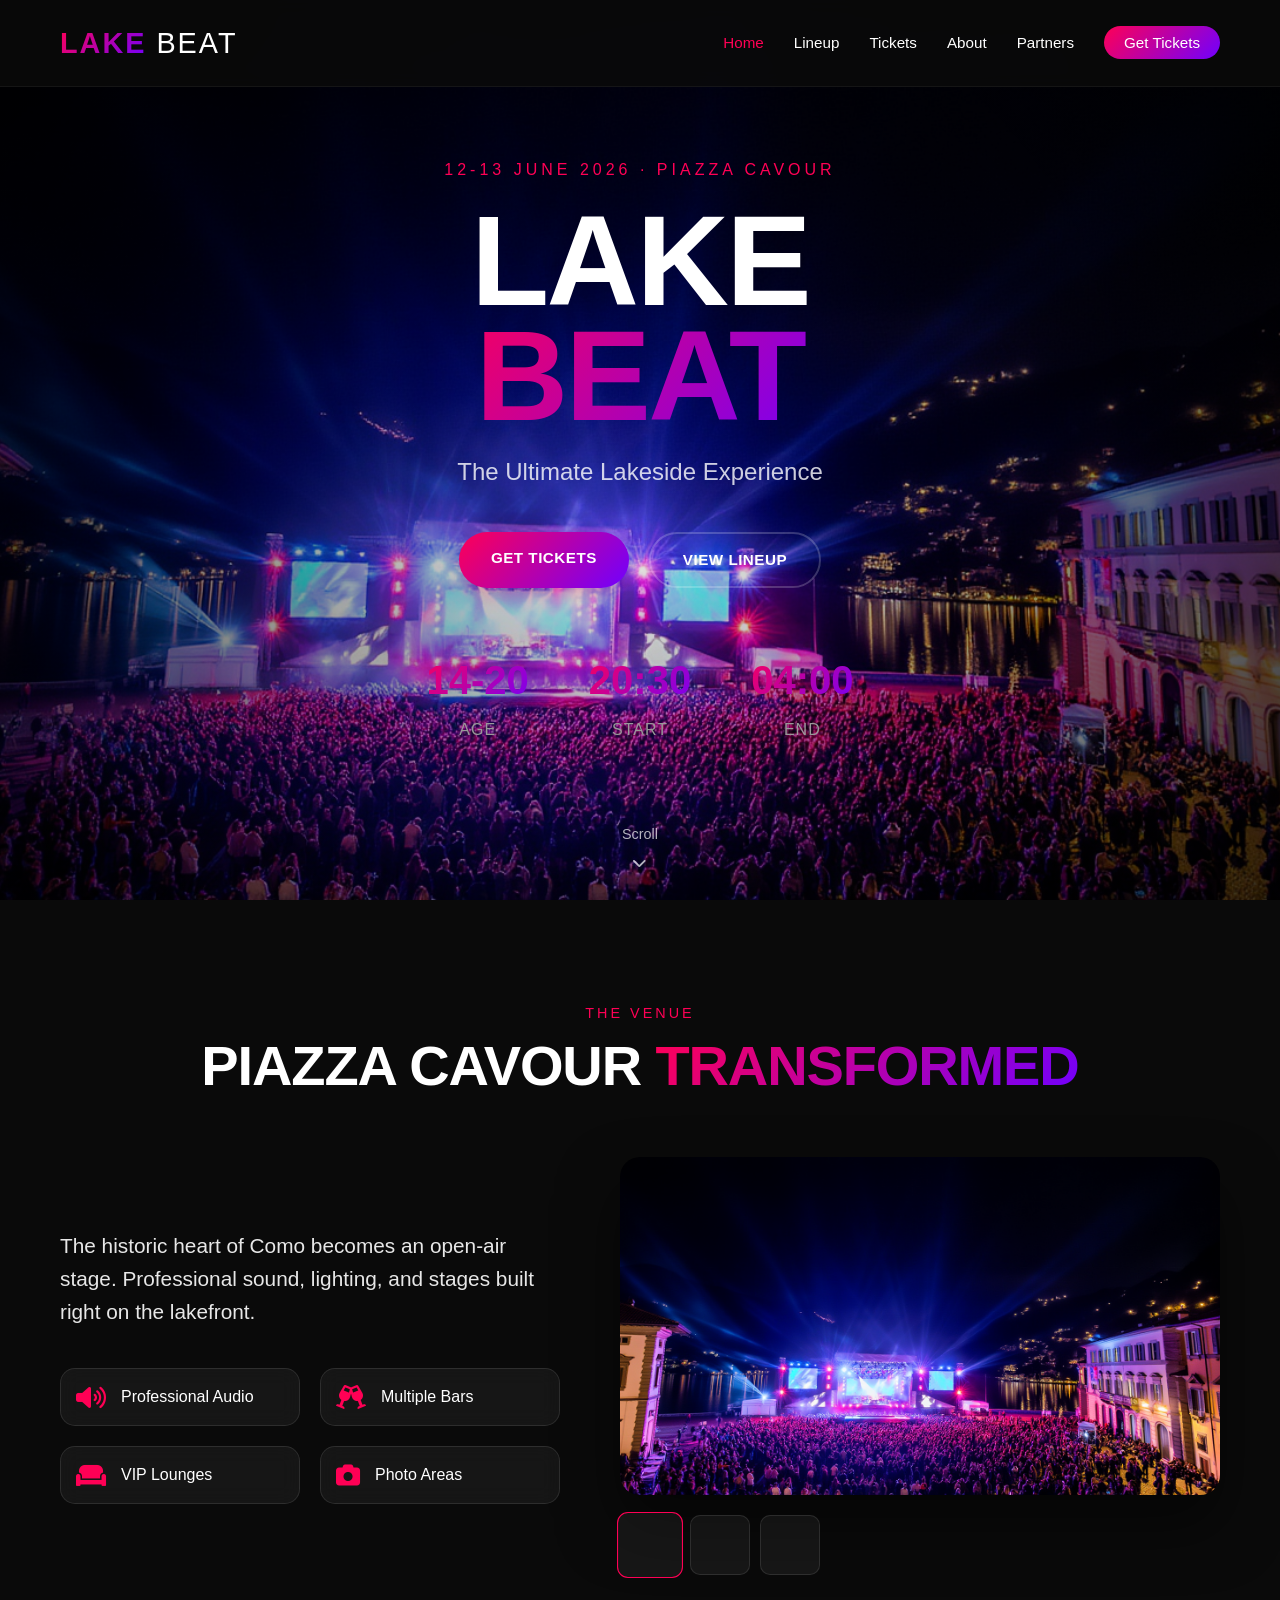
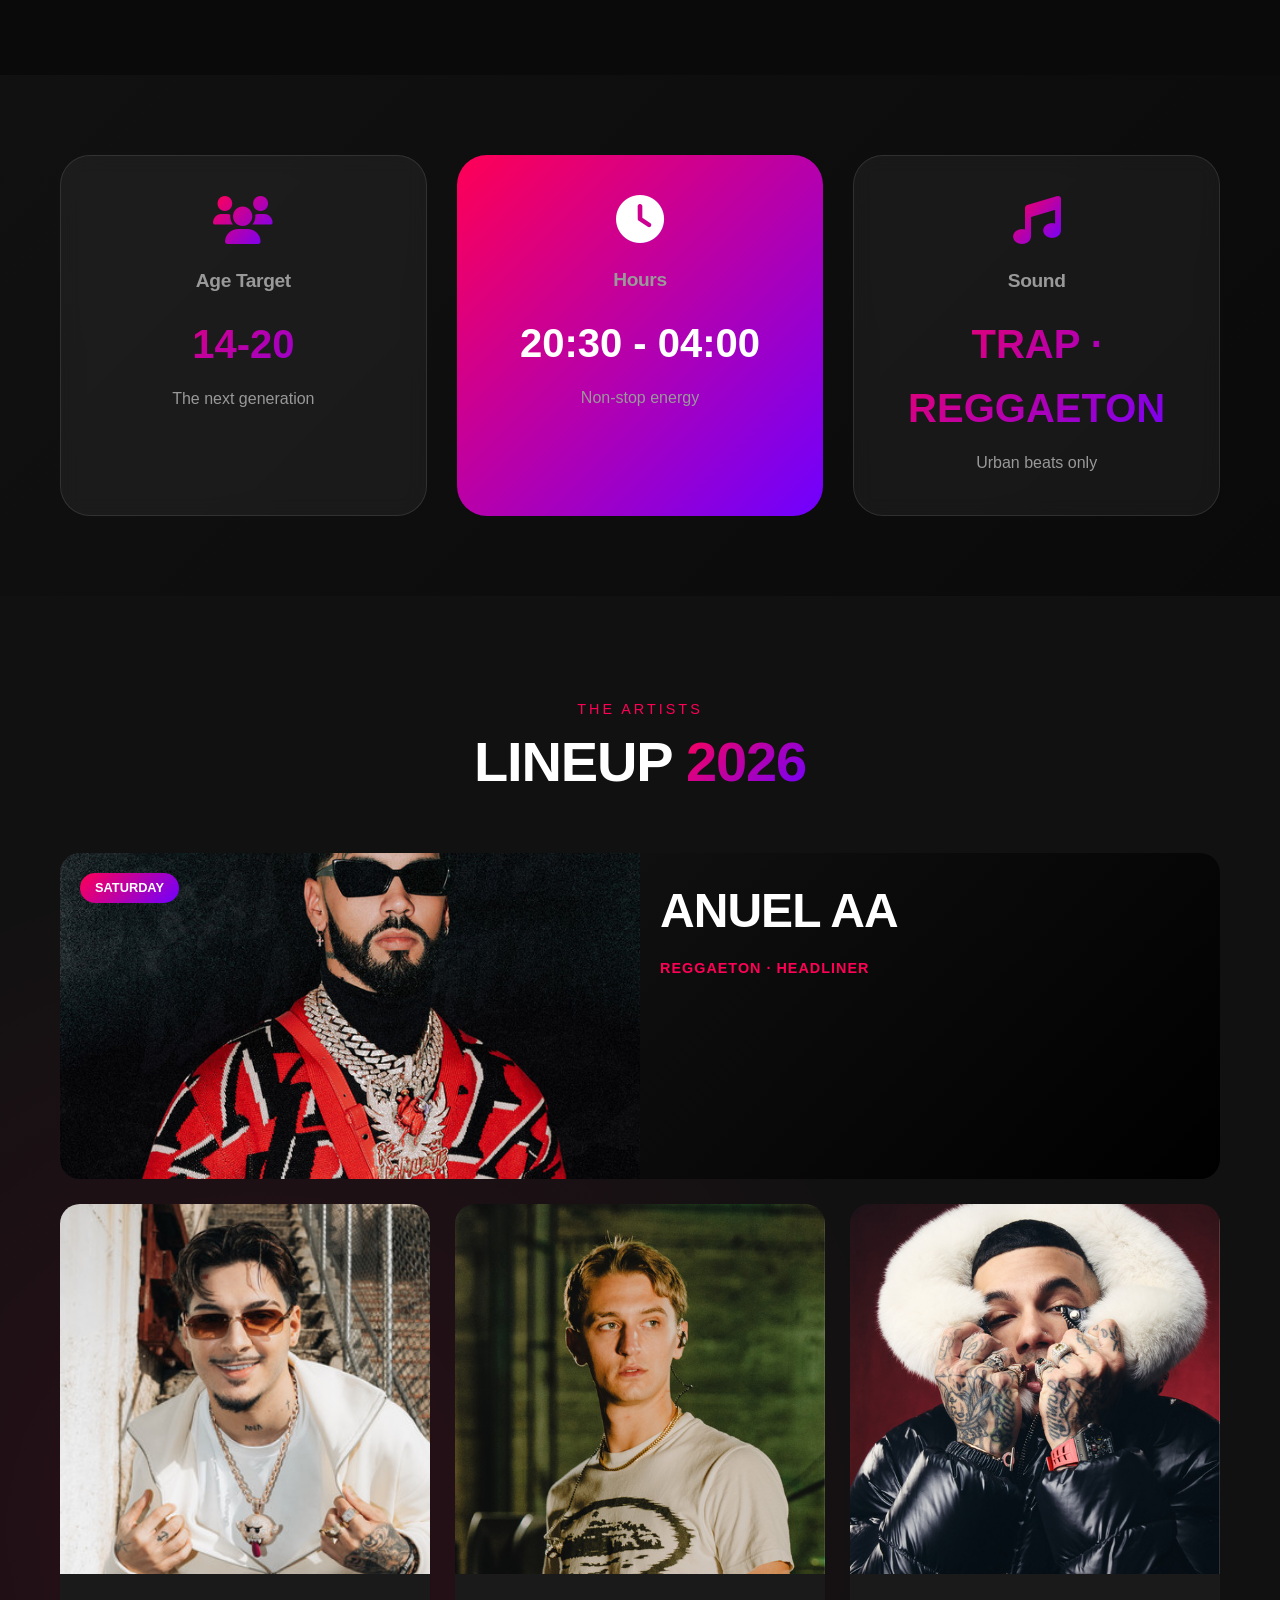
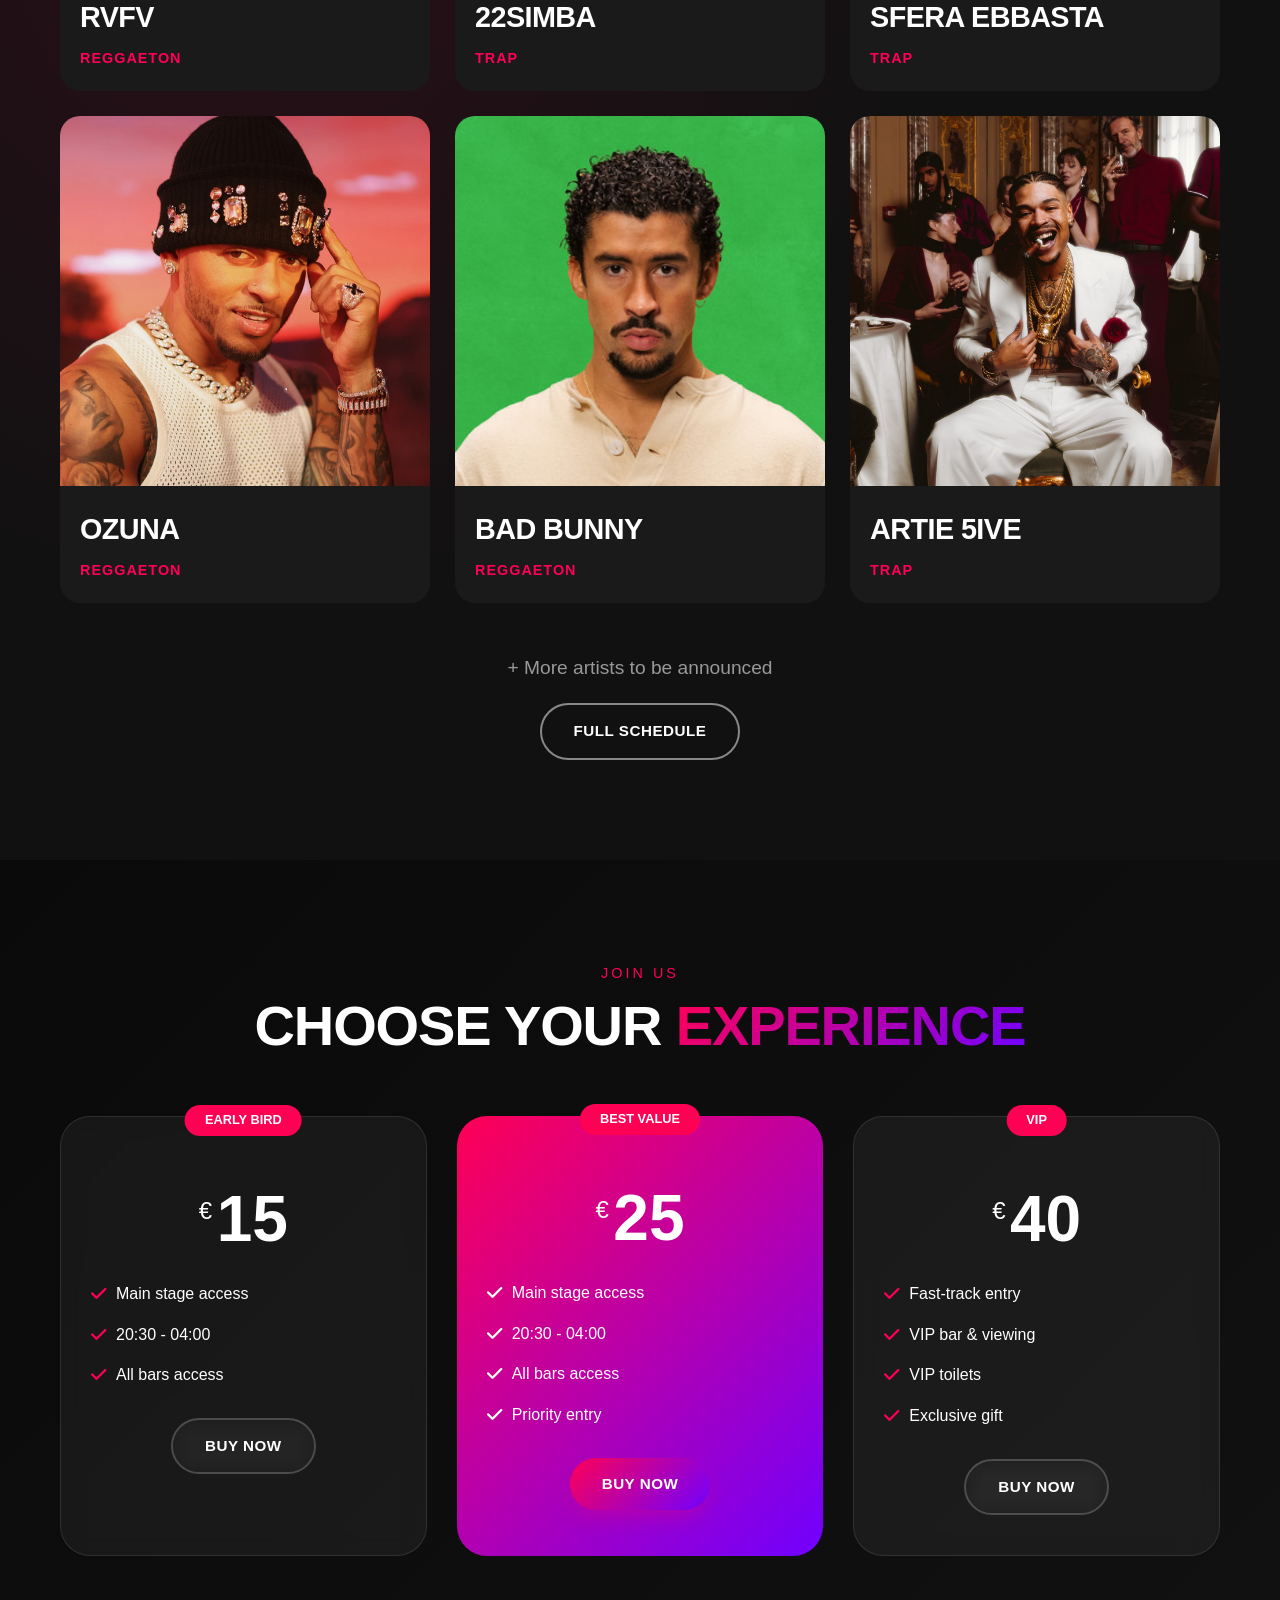
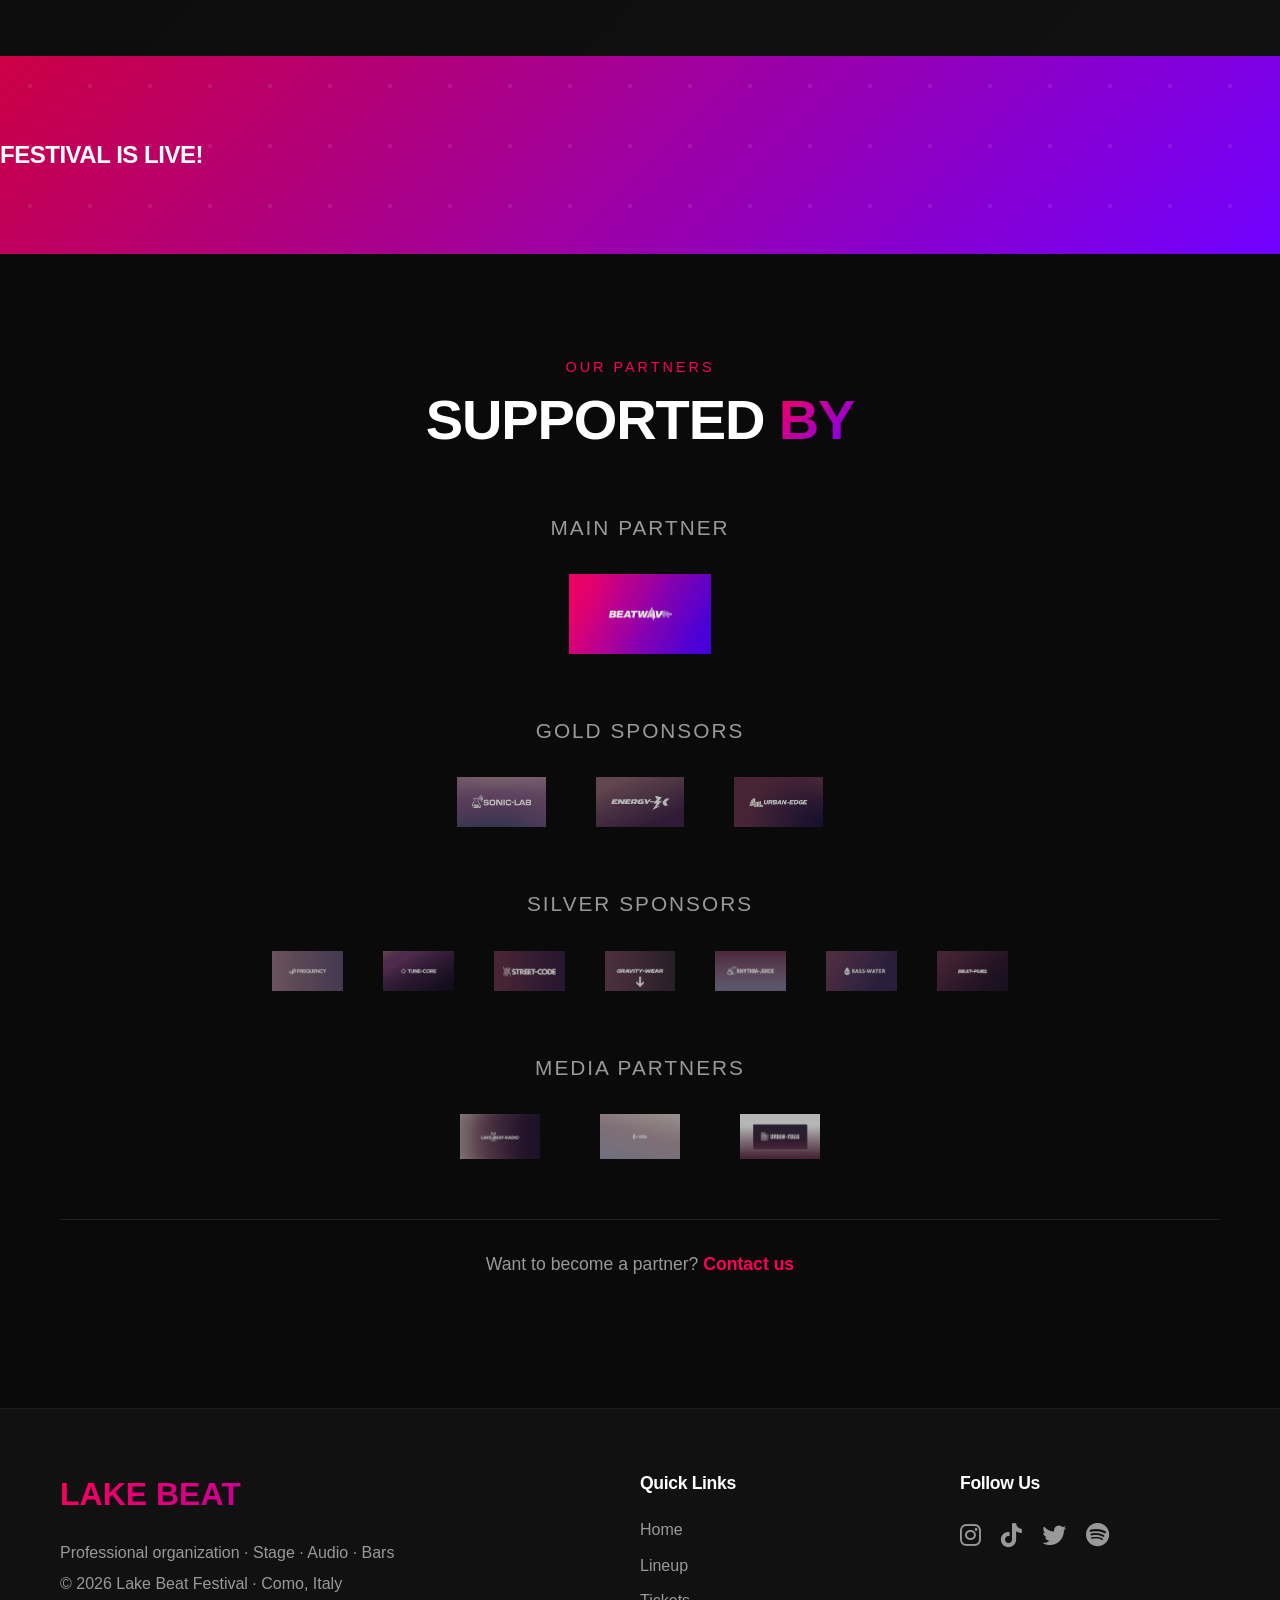
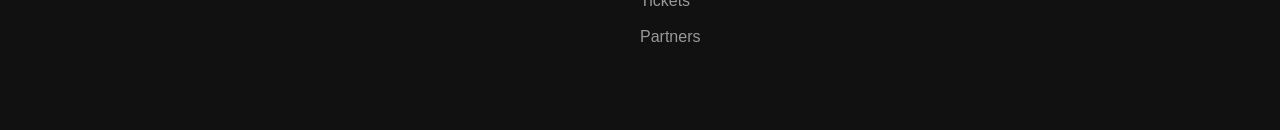
==== index.html @ 3d298aaa "1" ====
<!DOCTYPE html>
<html lang="en">

<head>
    <meta charset="UTF-8">
    <meta name="viewport" content="width=device-width, initial-scale=1.0">
    <title>Lake Beat · Como</title>
    <link rel="stylesheet" href="css/style.css">
    <!-- Font Awesome per icone -->
    <link rel="stylesheet" href="https://cdnjs.cloudflare.com/ajax/libs/font-awesome/6.0.0/css/all.min.css">
</head>

<body>

    <!-- NAVBAR MODERNA -->
    <nav class="navbar">
        <div class="nav-container">
            <div class="logo">
                <span class="logo-bold">LAKE</span> BEAT
            </div>
            <div class="menu-toggle" id="menuToggle">
                <i class="fas fa-bars"></i>
            </div>
            <ul class="nav-links" id="navLinks">
                <li><a href="#home" class="active">Home</a></li>
                <li><a href="#lineup">Lineup</a></li>
                <li><a href="#tickets">Tickets</a></li>
                <li><a href="about.html">About</a></li> <!-- NUOVO LINK -->
                <li><a href="#sponsors">Partners</a></li>
                <li><a href="#tickets" class="nav-cta">Get Tickets</a></li>
            </ul>
        </div>
    </nav>

    <!-- HERO SECTION MODERNA -->
    <section id="home" class="hero">
        <div class="hero-overlay"></div>
        <div class="hero-video-bg">
            <div class="hero-image-layer"></div>
        </div>
        <div class="hero-content">
            <span class="hero-tagline">12-13 JUNE 2026 · PIAZZA CAVOUR</span>
            <h1 class="hero-title">
                <span class="title-line">LAKE</span>
                <span class="title-line gradient-text">BEAT</span>
            </h1>
            <p class="hero-subtitle">The Ultimate Lakeside Experience</p>
            <div class="hero-cta">
                <a href="#tickets" class="btn btn-primary">GET TICKETS</a>
                <a href="#lineup" class="btn btn-outline">VIEW LINEUP</a>
            </div>
            <div class="hero-stats">
                <div class="stat-item">
                    <span class="stat-number">14-20</span>
                    <span class="stat-label">AGE</span>
                </div>
                <div class="stat-item">
                    <span class="stat-number">20:30</span>
                    <span class="stat-label">START</span>
                </div>
                <div class="stat-item">
                    <span class="stat-number">04:00</span>
                    <span class="stat-label">END</span>
                </div>
            </div>
        </div>
        <div class="hero-scroll">
            <span>Scroll</span>
            <i class="fas fa-chevron-down"></i>
        </div>
    </section>

    <!-- LOCATION SECTION CON FOTO -->
    <section class="location">
        <div class="container">
            <div class="section-header">
                <span class="section-subtitle">THE VENUE</span>
                <h2 class="section-title">PIAZZA CAVOUR <span class="gradient-text">TRANSFORMED</span></h2>
            </div>
            <div class="location-grid">
                <div class="location-content">
                    <p class="location-description">The historic heart of Como becomes an open-air stage. Professional
                        sound, lighting, and stages built right on the lakefront.</p>
                    <div class="location-features">
                        <div class="feature">
                            <i class="fas fa-volume-up"></i>
                            <span>Professional Audio</span>
                        </div>
                        <div class="feature">
                            <i class="fas fa-glass-cheers"></i>
                            <span>Multiple Bars</span>
                        </div>
                        <div class="feature">
                            <i class="fas fa-couch"></i>
                            <span>VIP Lounges</span>
                        </div>
                        <div class="feature">
                            <i class="fas fa-camera"></i>
                            <span>Photo Areas</span>
                        </div>
                    </div>
                </div>
                <div class="location-gallery">
                    <div class="gallery-main">
                        <!-- FOTO PIAZZA CAVOUR CON PALCO -->
                        <img src="images/hero/hero-piazza.jpg" alt="Piazza Cavour with stage" class="gallery-img">
                    </div>
                    <div class="gallery-thumbs">
                        <div class="thumb active"></div>
                        <div class="thumb"></div>
                        <div class="thumb"></div>
                    </div>
                </div>
            </div>
        </div>
    </section>

    <!-- VIBE SECTION -->
    <section class="vibe">
        <div class="container">
            <div class="vibe-cards">
                <div class="vibe-card">
                    <div class="card-icon">
                        <i class="fas fa-users"></i>
                    </div>
                    <h3>Age Target</h3>
                    <p class="vibe-number">14-20</p>
                    <p class="vibe-label">The next generation</p>
                </div>
                <div class="vibe-card featured">
                    <div class="card-icon">
                        <i class="fas fa-clock"></i>
                    </div>
                    <h3>Hours</h3>
                    <p class="vibe-number">20:30 - 04:00</p>
                    <p class="vibe-label">Non-stop energy</p>
                </div>
                <div class="vibe-card">
                    <div class="card-icon">
                        <i class="fas fa-music"></i>
                    </div>
                    <h3>Sound</h3>
                    <p class="vibe-number">TRAP · REGGAETON</p>
                    <p class="vibe-label">Urban beats only</p>
                </div>
            </div>
        </div>
    </section>

    <!-- LINEUP SECTION -->
    <section id="lineup" class="lineup">
        <div class="container">
            <div class="section-header">
                <span class="section-subtitle">THE ARTISTS</span>
                <h2 class="section-title">LINEUP <span class="gradient-text">2026</span></h2>
            </div>
            <div class="lineup-grid">
                <div class="artist-card headliner">
                    <div class="artist-image">
                        <!-- FOTO ANUEL AA -->
                        <img src="images/artists/anuel-aa.jpg" alt="Anuel AA">
                        <div class="artist-overlay">
                            <span class="artist-day">SATURDAY</span>
                        </div>
                    </div>
                    <div class="artist-info">
                        <h3>ANUEL AA</h3>
                        <span class="artist-genre">REGGAETON · HEADLINER</span>
                    </div>
                </div>
                <div class="artist-card">
                    <div class="artist-image">
                        <!-- FOTO RVFV -->
                        <img src="images/artists/rvfv.jpg" alt="Rvfv">
                    </div>
                    <div class="artist-info">
                        <h3>RVFV</h3>
                        <span class="artist-genre">REGGAETON</span>
                    </div>
                </div>
                <div class="artist-card">
                    <div class="artist-image">
                        <!-- FOTO 22simba -->
                        <img src="images/artists/22simba.jpg" alt="22simba">
                    </div>
                    <div class="artist-info">
                        <h3>22SIMBA</h3>
                        <span class="artist-genre">TRAP</span>
                    </div>
                </div>
                <div class="artist-card">
                    <div class="artist-image">
                        <!-- FOTO Sfera Ebbasta -->
                        <img src="images/artists/sfera-ebbasta.jpg" alt="Sfera Ebbasta">
                    </div>
                    <div class="artist-info">
                        <h3>SFERA EBBASTA</h3>
                        <span class="artist-genre">TRAP</span>
                    </div>
                </div>
                <div class="artist-card">
                    <div class="artist-image">
                        <!-- FOTO OZUNA -->
                        <img src="images/artists/ozuna.jpg" alt="Ozuna">
                    </div>
                    <div class="artist-info">
                        <h3>OZUNA</h3>
                        <span class="artist-genre">REGGAETON</span>
                    </div>
                </div>
                <div class="artist-card">
                    <div class="artist-image">
                        <!-- FOTO Bad Bunny -->
                        <img src="images/artists/bad-bunny.jpg" alt="Bad Bunny">
                    </div>
                    <div class="artist-info">
                        <h3>BAD BUNNY</h3>
                        <span class="artist-genre">REGGAETON</span>
                    </div>
                </div>
                <div class="artist-card">
                    <div class="artist-image">
                        <!-- FOTO Artie 5ive -->
                        <img src="images/artists/artie-5ive.jpg" alt="Artie 5ive">
                    </div>
                    <div class="artist-info">
                        <h3>ARTIE 5IVE</h3>
                        <span class="artist-genre">TRAP</span>
                    </div>
                </div>
            </div>
            <div class="lineup-cta">
                <p>+ More artists to be announced</p>
                <a href="#" class="btn btn-outline-light">FULL SCHEDULE</a>
            </div>
        </div>
    </section>

    <!-- TICKETS SECTION -->
    <section id="tickets" class="tickets">
        <div class="container">
            <div class="section-header light">
                <span class="section-subtitle">JOIN US</span>
                <h2 class="section-title">CHOOSE YOUR <span class="gradient-text">EXPERIENCE</span></h2>
            </div>
            <div class="ticket-grid">
                <div class="ticket-card">
                    <div class="ticket-badge">EARLY BIRD</div>
                    <div class="ticket-price">
                        <span class="currency">€</span>
                        <span class="amount">15</span>
                    </div>
                    <ul class="ticket-features">
                        <li><i class="fas fa-check"></i> Main stage access</li>
                        <li><i class="fas fa-check"></i> 20:30 - 04:00</li>
                        <li><i class="fas fa-check"></i> All bars access</li>
                    </ul>
                    <a href="#" class="btn btn-outline">BUY NOW</a>
                </div>
                <div class="ticket-card featured">
                    <div class="ticket-badge">BEST VALUE</div>
                    <div class="ticket-price">
                        <span class="currency">€</span>
                        <span class="amount">25</span>
                    </div>
                    <ul class="ticket-features">
                        <li><i class="fas fa-check"></i> Main stage access</li>
                        <li><i class="fas fa-check"></i> 20:30 - 04:00</li>
                        <li><i class="fas fa-check"></i> All bars access</li>
                        <li><i class="fas fa-check"></i> Priority entry</li>
                    </ul>
                    <a href="#" class="btn btn-primary">BUY NOW</a>
                </div>
                <div class="ticket-card">
                    <div class="ticket-badge">VIP</div>
                    <div class="ticket-price">
                        <span class="currency">€</span>
                        <span class="amount">40</span>
                    </div>
                    <ul class="ticket-features">
                        <li><i class="fas fa-check"></i> Fast-track entry</li>
                        <li><i class="fas fa-check"></i> VIP bar & viewing</li>
                        <li><i class="fas fa-check"></i> VIP toilets</li>
                        <li><i class="fas fa-check"></i> Exclusive gift</li>
                    </ul>
                    <a href="#" class="btn btn-outline">BUY NOW</a>
                </div>
            </div>
        </div>
    </section>

    <!-- COUNTDOWN SECTION -->
    <section class="countdown">
        <div class="container">
            <div class="countdown-content">
                <span class="countdown-label">THE WAIT IS ALMOST OVER</span>
                <h2 class="countdown-title">FESTIVAL STARTS IN</h2>
                <div class="timer" id="timer">
                    <div class="timer-box">
                        <span id="days">00</span>
                        <span>Days</span>
                    </div>
                    <div class="timer-box">
                        <span id="hours">00</span>
                        <span>Hours</span>
                    </div>
                    <div class="timer-box">
                        <span id="minutes">00</span>
                        <span>Minutes</span>
                    </div>
                    <div class="timer-box">
                        <span id="seconds">00</span>
                        <span>Seconds</span>
                    </div>
                </div>
                <a href="#tickets" class="btn btn-primary btn-large">SECURE YOUR SPOT</a>
            </div>
        </div>
    </section>

    <!-- SPONSOR SECTION - VERSIONE PULITA E LEGGIBILE -->
    <section id="sponsors" class="sponsors-clean">
        <div class="container">
            <div class="section-header">
                <span class="section-subtitle">OUR PARTNERS</span>
                <h2 class="section-title">SUPPORTED <span class="gradient-text">BY</span></h2>
            </div>

            <!-- MAIN SPONSOR (in alto) -->
            <div class="main-sponsor-clean">
                <h3>MAIN PARTNER</h3>
                <div class="main-logo">
                    <img src="images/sponsors/music-tech/beatwave.png" alt="Beatwave">
                </div>
            </div>

            <!-- GOLD SPONSORS (griglia semplice) -->
            <div class="sponsor-row">
                <h3>GOLD SPONSORS</h3>
                <div class="sponsor-grid-clean">
                    <img src="images/sponsors/music-tech/sonic-lab.png" alt="Sonic Lab">
                    <img src="images/sponsors/drinks/energy-x.png" alt="Energy X">
                    <img src="images/sponsors/lifestyle/urban-edge.png" alt="Urban Edge">
                </div>
            </div>

            <!-- SILVER SPONSORS (griglia più fitta) -->
            <div class="sponsor-row">
                <h3>SILVER SPONSORS</h3>
                <div class="sponsor-grid-clean small">
                    <img src="images/sponsors/music-tech/frequency.png" alt="Frequency">
                    <img src="images/sponsors/music-tech/tune-core.png" alt="Tune Core">
                    <img src="images/sponsors/lifestyle/street-code.png" alt="Street Code">
                    <img src="images/sponsors/lifestyle/gravity-wear.png" alt="Gravity Wear">
                    <img src="images/sponsors/drinks/rhythm-juice.png" alt="Rhythm Juice">
                    <img src="images/sponsors/drinks/bass-water.png" alt="Bass Water">
                    <img src="images/sponsors/drinks/beat-fuel.png" alt="Beat Fuel">
                </div>
            </div>

            <!-- MEDIA PARTNERS -->
            <div class="sponsor-row">
                <h3>MEDIA PARTNERS</h3>
                <div class="sponsor-grid-clean media">
                    <img src="images/sponsors/media/lake-beat-radio.png" alt="Lake Beat Radio">
                    <img src="images/sponsors/media/como-sound.png" alt="Como Sound">
                    <img src="images/sponsors/media/urban-italia.png" alt="Urban Italia">
                </div>
            </div>

            <!-- PARTNER CTA semplice -->
            <div class="partner-cta-clean">
                <p>Want to become a partner? <a href="#">Contact us</a></p>
            </div>
        </div>
    </section>

    <!-- FOOTER -->
    <footer class="footer">
        <div class="container">
            <div class="footer-grid">
                <div class="footer-info">
                    <div class="footer-logo">LAKE BEAT</div>
                    <p>Professional organization · Stage · Audio · Bars</p>
                    <p>© 2026 Lake Beat Festival · Como, Italy</p>
                </div>
                <div class="footer-links">
                    <h4>Quick Links</h4>
                    <ul>
                        <li><a href="#home">Home</a></li>
                        <li><a href="#lineup">Lineup</a></li>
                        <li><a href="#tickets">Tickets</a></li>
                        <li><a href="#sponsors">Partners</a></li>
                    </ul>
                </div>
                <div class="footer-social">
                    <h4>Follow Us</h4>
                    <div class="social-icons">
                        <a href="#"><i class="fab fa-instagram"></i></a>
                        <a href="#"><i class="fab fa-tiktok"></i></a>
                        <a href="#"><i class="fab fa-twitter"></i></a>
                        <a href="#"><i class="fab fa-spotify"></i></a>
                    </div>
                </div>
            </div>
        </div>
    </footer>

    <script src="js/script.js"></script>
</body>

</html>
---- css/style.css ----
/* VARIABILI E RESET */
:root {
    --primary: #ff0055;
    --primary-dark: #cc0044;
    --secondary: #7000ff;
    --bg-dark: #0a0a0a;
    --bg-card: #111111;
    --bg-card-light: #1a1a1a;
    --text-light: #ffffff;
    --text-gray: #999999;
    --gradient: linear-gradient(135deg, var(--primary), var(--secondary));
    --gradient-hover: linear-gradient(135deg, var(--secondary), var(--primary));
    --glass-bg: rgba(255, 255, 255, 0.05);
    --glass-border: rgba(255, 255, 255, 0.1);
}

* {
    margin: 0;
    padding: 0;
    box-sizing: border-box;
}

html {
    scroll-behavior: smooth;
}

body {
    font-family: 'Inter', -apple-system, BlinkMacSystemFont, 'Segoe UI', Roboto, sans-serif;
    background: var(--bg-dark);
    color: var(--text-light);
    line-height: 1.6;
    overflow-x: hidden;
}

.container {
    max-width: 1200px;
    margin: 0 auto;
    padding: 0 20px;
}

/* TIPOGRAFIA MODERNA */
h1, h2, h3, h4 {
    font-weight: 800;
    letter-spacing: -0.02em;
}

.section-header {
    text-align: center;
    margin-bottom: 60px;
}

.section-subtitle {
    display: inline-block;
    font-size: 0.9rem;
    text-transform: uppercase;
    letter-spacing: 3px;
    color: var(--primary);
    margin-bottom: 10px;
}

.section-title {
    font-size: 3.5rem;
    line-height: 1.1;
    margin-bottom: 20px;
}

.section-title.light {
    color: var(--text-light);
}

.gradient-text {
    background: var(--gradient);
    -webkit-background-clip: text;
    -webkit-text-fill-color: transparent;
    background-clip: text;
}

/* BUTTONS MODERNI */
.btn {
    display: inline-block;
    padding: 14px 32px;
    border-radius: 50px;
    text-decoration: none;
    font-weight: 600;
    font-size: 0.95rem;
    letter-spacing: 0.5px;
    transition: all 0.3s ease;
    cursor: pointer;
    border: none;
}

.btn-primary {
    background: var(--gradient);
    color: white;
    box-shadow: 0 10px 20px -5px rgba(255, 0, 85, 0.3);
}

.btn-primary:hover {
    transform: translateY(-2px);
    box-shadow: 0 15px 30px -5px rgba(255, 0, 85, 0.5);
}

.btn-outline {
    background: transparent;
    color: white;
    border: 2px solid rgba(255, 255, 255, 0.2);
    backdrop-filter: blur(10px);
}

.btn-outline:hover {
    border-color: var(--primary);
    background: rgba(255, 0, 85, 0.1);
    transform: translateY(-2px);
}

.btn-outline-light {
    background: transparent;
    color: white;
    border: 2px solid rgba(255, 255, 255, 0.5);
}

.btn-outline-light:hover {
    background: white;
    color: black;
}

.btn-large {
    padding: 16px 48px;
    font-size: 1.1rem;
}

/* NAVBAR MODERNA */
.navbar {
    position: fixed;
    top: 0;
    width: 100%;
    z-index: 1000;
    padding: 20px 0;
    transition: all 0.3s ease;
    background: rgba(10, 10, 10, 0.8);
    backdrop-filter: blur(10px);
    border-bottom: 1px solid rgba(255, 255, 255, 0.05);
}

.navbar.scrolled {
    padding: 15px 0;
    background: rgba(10, 10, 10, 0.95);
}

.nav-container {
    max-width: 1200px;
    margin: 0 auto;
    padding: 0 20px;
    display: flex;
    justify-content: space-between;
    align-items: center;
}

.logo {
    font-size: 1.8rem;
    font-weight: 300;
    letter-spacing: 2px;
}

.logo-bold {
    font-weight: 800;
    background: var(--gradient);
    -webkit-background-clip: text;
    -webkit-text-fill-color: transparent;
}

.nav-links {
    display: flex;
    gap: 30px;
    list-style: none;
    align-items: center;
}

.nav-links a {
    color: white;
    text-decoration: none;
    font-weight: 500;
    font-size: 0.95rem;
    transition: all 0.3s;
    position: relative;
}

.nav-links a:not(.nav-cta):after {
    content: '';
    position: absolute;
    bottom: -5px;
    left: 0;
    width: 0;
    height: 2px;
    background: var(--gradient);
    transition: width 0.3s;
}

.nav-links a:not(.nav-cta):hover:after {
    width: 100%;
}

.nav-links a.active {
    color: var(--primary);
}

.nav-cta {
    background: var(--gradient);
    padding: 8px 20px;
    border-radius: 30px;
    font-weight: 600;
}

.nav-cta:hover {
    transform: translateY(-2px);
    box-shadow: 0 10px 20px -5px rgba(255, 0, 85, 0.3);
}

.menu-toggle {
    display: none;
    font-size: 1.5rem;
    cursor: pointer;
    color: white;
}

/* HERO SECTION MODERNO */
.hero {
    position: relative;
    height: 100vh;
    min-height: 800px;
    display: flex;
    align-items: center;
    justify-content: center;
    overflow: hidden;
}

.hero-overlay {
    position: absolute;
    top: 0;
    left: 0;
    width: 100%;
    height: 100%;
    background: radial-gradient(circle at center, transparent 0%, rgba(0,0,0,0.8) 100%);
    z-index: 1;
}

.hero-video-bg {
    position: absolute;
    top: 0;
    left: 0;
    width: 100%;
    height: 100%;
    z-index: 0;
}

.hero-image-layer {
    width: 100%;
    height: 100%;
    background: url('../images/hero/hero-piazza.jpg') center/cover no-repeat;
    animation: zoomInOut 20s infinite alternate;
}

@keyframes zoomInOut {
    0% { transform: scale(1); }
    100% { transform: scale(1.1); }
}

.hero-content {
    position: relative;
    z-index: 2;
    text-align: center;
    max-width: 1000px;
    padding: 0 20px;
}

.hero-tagline {
    display: inline-block;
    font-size: 1rem;
    text-transform: uppercase;
    letter-spacing: 4px;
    color: var(--primary);
    margin-bottom: 20px;
    animation: fadeInUp 1s ease;
}

.hero-title {
    font-size: 8rem;
    line-height: 0.9;
    margin-bottom: 20px;
    animation: fadeInUp 1s ease 0.2s both;
}

.title-line {
    display: block;
}

.hero-subtitle {
    font-size: 1.5rem;
    color: rgba(255,255,255,0.8);
    margin-bottom: 40px;
    animation: fadeInUp 1s ease 0.4s both;
}

.hero-cta {
    display: flex;
    gap: 20px;
    justify-content: center;
    margin-bottom: 60px;
    animation: fadeInUp 1s ease 0.6s both;
}

.hero-stats {
    display: flex;
    justify-content: center;
    gap: 60px;
    animation: fadeInUp 1s ease 0.8s both;
}



.stat-item {
    display: flex;
    flex-direction: column;
}

.stat-number {
    font-size: 2rem;
    font-weight: 800;
    background: var(--gradient);
    -webkit-background-clip: text;
    -webkit-text-fill-color: transparent;
}

.stat-label {
    font-size: 0.9rem;
    color: var(--text-gray);
    text-transform: uppercase;
    letter-spacing: 1px;
}

.hero-scroll {
    position: absolute;
    bottom: 30px;
    left: 50%;
    transform: translateX(-50%);
    z-index: 2;
    display: flex;
    flex-direction: column;
    align-items: center;
    gap: 10px;
    color: white;
    font-size: 0.9rem;
    opacity: 0.7;
    transition: opacity 0.3s;
    animation: bounce 2s infinite;
}

.hero-scroll:hover {
    opacity: 1;
}

@keyframes fadeInUp {
    from {
        opacity: 0;
        transform: translateY(30px);
    }
    to {
        opacity: 1;
        transform: translateY(0);
    }
}

@keyframes bounce {
    0%, 20%, 50%, 80%, 100% { transform: translateX(-50%) translateY(0); }
    40% { transform: translateX(-50%) translateY(-10px); }
    60% { transform: translateX(-50%) translateY(-5px); }
}

/* LOCATION SECTION MODERNA */
.location {
    padding: 100px 0;
    background: var(--bg-dark);
}

.location-grid {
    display: grid;
    grid-template-columns: 1fr 1.2fr;
    gap: 60px;
    align-items: center;
}

.location-description {
    font-size: 1.3rem;
    margin-bottom: 40px;
    color: rgba(255,255,255,0.9);
}

.location-features {
    display: grid;
    grid-template-columns: repeat(2, 1fr);
    gap: 20px;
}

.feature {
    display: flex;
    align-items: center;
    gap: 15px;
    padding: 15px;
    background: var(--glass-bg);
    border: 1px solid var(--glass-border);
    border-radius: 15px;
    backdrop-filter: blur(10px);
}

.feature i {
    font-size: 1.5rem;
    color: var(--primary);
}

.location-gallery {
    position: relative;
}

.gallery-main {
    border-radius: 20px;
    overflow: hidden;
    box-shadow: 0 30px 60px rgba(0,0,0,0.5);
}

.gallery-img {
    width: 100%;
    height: auto;
    display: block;
    transition: transform 0.5s;
}

.gallery-img:hover {
    transform: scale(1.05);
}

.gallery-thumbs {
    display: flex;
    gap: 10px;
    margin-top: 20px;
}

.thumb {
    width: 60px;
    height: 60px;
    background: var(--glass-bg);
    border: 1px solid var(--glass-border);
    border-radius: 10px;
    cursor: pointer;
    transition: all 0.3s;
}

.thumb.active {
    border-color: var(--primary);
    transform: scale(1.1);
}

/* VIBE SECTION MODERNA */
.vibe {
    padding: 80px 0;
    background: linear-gradient(135deg, var(--bg-card) 0%, var(--bg-dark) 100%);
}

.vibe-cards {
    display: grid;
    grid-template-columns: repeat(3, 1fr);
    gap: 30px;
}

.vibe-card {
    text-align: center;
    padding: 40px 30px;
    background: var(--glass-bg);
    border: 1px solid var(--glass-border);
    border-radius: 30px;
    backdrop-filter: blur(10px);
    transition: all 0.3s;
}

.vibe-card:hover {
    transform: translateY(-10px);
    border-color: var(--primary);
    box-shadow: 0 20px 40px rgba(255,0,85,0.2);
}

.vibe-card.featured {
    background: var(--gradient);
    border: none;
}

.vibe-card.featured .card-icon i,
.vibe-card.featured .vibe-number {
    color: white;
    -webkit-text-fill-color: white;
}

.card-icon {
    margin-bottom: 20px;
}

.card-icon i {
    font-size: 3rem;
    background: var(--gradient);
    -webkit-background-clip: text;
    -webkit-text-fill-color: transparent;
}

.vibe-card h3 {
    font-size: 1.2rem;
    margin-bottom: 15px;
    color: var(--text-gray);
}

.vibe-number {
    font-size: 2.5rem;
    font-weight: 800;
    color: #ffffff;
    background: var(--gradient);
    -webkit-background-clip: text;
    -webkit-text-fill-color: transparent;
    margin-bottom: 10px;
}

.vibe-label {
    color: var(--text-gray);
}

/* LINEUP SECTION MODERNA */
.lineup {
    padding: 100px 0;
    background: var(--bg-card);
    position: relative;
    overflow: hidden;
}

.lineup:before {
    content: '';
    position: absolute;
    top: 0;
    left: 0;
    width: 100%;
    height: 100%;
    background: radial-gradient(circle at 20% 50%, rgba(255,0,85,0.1) 0%, transparent 50%);
    pointer-events: none;
}

.lineup-grid {
    display: grid;
    grid-template-columns: repeat(3, 1fr);
    gap: 25px;
    margin-bottom: 50px;
}

.artist-card {
    background: var(--bg-card-light);
    border-radius: 20px;
    overflow: hidden;
    transition: all 0.3s;
    position: relative;
}

.artist-card:hover {
    transform: translateY(-10px);
    box-shadow: 0 20px 40px rgba(0,0,0,0.5);
}

.artist-card.headliner {
    grid-column: span 3;
    display: grid;
    grid-template-columns: 1fr 1fr;
    background: linear-gradient(135deg, var(--bg-card-light), #000);
}

.artist-image {
    position: relative;
    overflow: hidden;
    aspect-ratio: 1/1;
}

.artist-card.headliner .artist-image {
    aspect-ratio: 16/9;
}

.artist-image img {
    width: 100%;
    height: 100%;
    object-fit: cover;
    transition: transform 0.5s;
}

.artist-card:hover .artist-image img {
    transform: scale(1.1);
}

.artist-overlay {
    position: absolute;
    top: 20px;
    left: 20px;
    background: var(--gradient);
    padding: 5px 15px;
    border-radius: 30px;
    font-size: 0.8rem;
    font-weight: 600;
    text-transform: uppercase;
}

.artist-info {
    padding: 20px;
}

.artist-info h3 {
    font-size: 1.8rem;
    margin-bottom: 5px;
}

.artist-card.headliner .artist-info h3 {
    font-size: 3rem;
}

.artist-genre {
    color: var(--primary);
    font-size: 0.9rem;
    font-weight: 600;
    text-transform: uppercase;
    letter-spacing: 1px;
}

.lineup-cta {
    text-align: center;
}

.lineup-cta p {
    font-size: 1.2rem;
    color: var(--text-gray);
    margin-bottom: 20px;
}

/* TICKETS SECTION MODERNA */
.tickets {
    padding: 100px 0;
    background: linear-gradient(135deg, var(--bg-dark) 0%, var(--bg-card) 100%);
}

.ticket-grid {
    display: grid;
    grid-template-columns: repeat(3, 1fr);
    gap: 30px;
    margin-top: 50px;
}

.ticket-card {
    background: var(--glass-bg);
    border: 1px solid var(--glass-border);
    border-radius: 30px;
    padding: 40px 30px;
    text-align: center;
    backdrop-filter: blur(10px);
    transition: all 0.3s;
    position: relative;
}

.ticket-card:hover {
    transform: translateY(-10px);
    border-color: var(--primary);
}

.ticket-card.featured {
    background: var(--gradient);
    border: none;
    transform: scale(1.05);
    z-index: 1;
}

.ticket-card.featured:hover {
    transform: scale(1.05) translateY(-10px);
}

.ticket-badge {
    position: absolute;
    top: -12px;
    left: 50%;
    transform: translateX(-50%);
    background: var(--primary);
    padding: 5px 20px;
    border-radius: 30px;
    font-size: 0.8rem;
    font-weight: 600;
    text-transform: uppercase;
}

.ticket-price {
    margin: 30px 0;
}

.currency {
    font-size: 1.5rem;
    vertical-align: top;
    position: relative;
    top: 5px;
}

.amount {
    font-size: 4rem;
    font-weight: 800;
    line-height: 1;
}

.ticket-features {
    list-style: none;
    margin: 30px 0;
    text-align: left;
}

.ticket-features li {
    margin-bottom: 15px;
    display: flex;
    align-items: center;
    gap: 10px;
}

.ticket-features i {
    color: var(--primary);
    font-size: 1.1rem;
}

.ticket-card.featured .ticket-features i {
    color: white;
}

/* COUNTDOWN SECTION MODERNA */
.countdown {
    padding: 80px 0;
    background: linear-gradient(135deg, var(--primary-dark), var(--secondary));
    position: relative;
    overflow: hidden;
}

.countdown:before {
    content: '';
    position: absolute;
    top: 0;
    left: 0;
    width: 100%;
    height: 100%;
    background: url('data:image/svg+xml,<svg width="60" height="60" viewBox="0 0 60 60" xmlns="http://www.w3.org/2000/svg"><circle cx="30" cy="30" r="2" fill="white" opacity="0.1"/></svg>');
    pointer-events: none;
}

.countdown-content {
    text-align: center;
    position: relative;
    z-index: 1;
}

.countdown-label {
    display: inline-block;
    font-size: 1rem;
    text-transform: uppercase;
    letter-spacing: 3px;
    color: rgba(255,255,255,0.8);
    margin-bottom: 20px;
}

.countdown-title {
    font-size: 3rem;
    margin-bottom: 40px;
}

.timer {
    display: flex;
    justify-content: center;
    gap: 30px;
    margin-bottom: 50px;
}

.timer-box {
    background: rgba(255,255,255,0.1);
    backdrop-filter: blur(10px);
    padding: 30px;
    border-radius: 20px;
    min-width: 120px;
    border: 1px solid rgba(255,255,255,0.2);
}

.timer-box span:first-child {
    display: block;
    font-size: 3rem;
    font-weight: 800;
    margin-bottom: 5px;
}

.timer-box span:last-child {
    font-size: 0.9rem;
    text-transform: uppercase;
    letter-spacing: 1px;
    opacity: 0.8;
}

/* ===== SPONSOR SECTION - VERSIONE PULITA ===== */
.sponsors-clean {
    padding: 100px 0;
    background: var(--bg-dark);
}

/* Titoli delle categorie */
.sponsor-row h3,
.main-sponsor-clean h3 {
    text-align: center;
    font-size: 1.3rem;
    font-weight: 500;
    letter-spacing: 2px;
    color: var(--text-gray);
    margin-bottom: 30px;
    text-transform: uppercase;
}

/* Main Sponsor */
.main-sponsor-clean {
    margin-bottom: 60px;
}

.main-logo {
    display: flex;
    justify-content: center;
    align-items: center;
}

.main-logo img {
    height: 80px;
    width: auto;
    opacity: 0.9;
    transition: opacity 0.3s;
}

.main-logo img:hover {
    opacity: 1;
}

/* Griglie sponsor */
.sponsor-grid-clean {
    display: flex;
    flex-wrap: wrap;
    justify-content: center;
    align-items: center;
    gap: 50px;
    margin: 0 auto 60px;
    max-width: 1000px;
}

.sponsor-grid-clean.small {
    gap: 40px;
}

.sponsor-grid-clean.media {
    gap: 60px;
}

.sponsor-grid-clean img {
    height: 50px;
    width: auto;
    opacity: 0.7;
    transition: all 0.3s ease;
    filter: grayscale(80%);
}

.sponsor-grid-clean.small img {
    height: 40px;
}

.sponsor-grid-clean.media img {
    height: 45px;
}

.sponsor-grid-clean img:hover {
    opacity: 1;
    filter: grayscale(0%);
    transform: scale(1.05);
}

/* Partner CTA semplice */
.partner-cta-clean {
    text-align: center;
    margin-top: 40px;
    padding: 30px;
    border-top: 1px solid rgba(255, 255, 255, 0.1);
}

.partner-cta-clean p {
    color: var(--text-gray);
    font-size: 1.1rem;
}

.partner-cta-clean a {
    color: var(--primary);
    text-decoration: none;
    font-weight: 600;
    transition: color 0.3s;
}

.partner-cta-clean a:hover {
    color: white;
    text-decoration: underline;
}

/* APP SECTION MODERNA */
.app {
    padding: 80px 0;
    background: var(--bg-card);
}

.app-content {
    display: grid;
    grid-template-columns: 1fr 1fr;
    gap: 60px;
    align-items: center;
    padding: 60px;
}

.app-subtitle {
    display: inline-block;
    font-size: 0.9rem;
    text-transform: uppercase;
    letter-spacing: 2px;
    color: var(--primary);
    margin-bottom: 10px;
}

.app-text h2 {
    font-size: 2.5rem;
    margin-bottom: 20px;
}

.app-text p {
    color: var(--text-gray);
    margin-bottom: 30px;
}

.app-features {
    list-style: none;
    margin-bottom: 30px;
}

.app-features li {
    margin-bottom: 15px;
    display: flex;
    align-items: center;
    gap: 10px;
}

.app-features i {
    color: var(--primary);
}

.app-badges {
    display: flex;
    gap: 15px;
}

.store-badge {
    display: flex;
    align-items: center;
    gap: 10px;
    padding: 10px 20px;
    background: rgba(255,255,255,0.1);
    border-radius: 40px;
    text-decoration: none;
    color: white;
    font-weight: 600;
    transition: all 0.3s;
}

.store-badge:hover {
    background: var(--gradient);
    transform: translateY(-2px);
}

.phone-mockup {
    text-align: center;
}

.phone-mockup i {
    font-size: 12rem;
    color: var(--primary);
    opacity: 0.8;
    animation: float 3s infinite ease-in-out;
}

@keyframes float {
    0%, 100% { transform: translateY(0); }
    50% { transform: translateY(-20px); }
}

/* FOOTER MODERNO */
.footer {
    padding: 60px 0 30px;
    background: var(--bg-card);
    border-top: 1px solid rgba(255,255,255,0.05);
}

.footer-grid {
    display: grid;
    grid-template-columns: 2fr 1fr 1fr;
    gap: 60px;
    margin-bottom: 40px;
}

.footer-logo {
    font-size: 2rem;
    font-weight: 800;
    background: var(--gradient);
    -webkit-background-clip: text;
    -webkit-text-fill-color: transparent;
    margin-bottom: 20px;
}

.footer-info p {
    color: var(--text-gray);
    margin-bottom: 5px;
}

.footer-links h4,
.footer-social h4 {
    font-size: 1.1rem;
    margin-bottom: 20px;
    color: white;
}

.footer-links ul {
    list-style: none;
}

.footer-links li {
    margin-bottom: 10px;
}

.footer-links a {
    color: var(--text-gray);
    text-decoration: none;
    transition: color 0.3s;
}

.footer-links a:hover {
    color: var(--primary);
}

.social-icons {
    display: flex;
    gap: 20px;
}

.social-icons a {
    color: var(--text-gray);
    font-size: 1.5rem;
    transition: all 0.3s;
}

.social-icons a:hover {
    color: var(--primary);
    transform: translateY(-3px);
}

/* RESPONSIVE DESIGN */
@media (max-width: 1024px) {
    .hero-title {
        font-size: 6rem;
    }
    
    .section-title {
        font-size: 3rem;
    }
    
    .lineup-grid {
        grid-template-columns: repeat(2, 1fr);
    }
    
    .artist-card.headliner {
        grid-column: span 2;
    }
}

@media (max-width: 768px) {
    .menu-toggle {
        display: block;
    }
    
    .nav-links {
        position: fixed;
        top: 80px;
        left: -100%;
        width: 100%;
        height: calc(100vh - 80px);
        background: rgba(10, 10, 10, 0.95);
        backdrop-filter: blur(10px);
        flex-direction: column;
        justify-content: center;
        transition: left 0.3s;
    }
    
    .nav-links.active {
        left: 0;
    }
    
    .hero-title {
        font-size: 4rem;
    }
    
    .hero-stats {
        flex-direction: column;
        gap: 20px;
    }
    
    .vibe-cards,
    .ticket-grid,
    .footer-grid,
    .app-content,
    .location-grid {
        grid-template-columns: 1fr;
    }
    
    .artist-card.headliner {
        grid-template-columns: 1fr;
    }
    
    .timer {
        flex-wrap: wrap;
    }
    
    .app-content {
        padding: 30px;
    }
    
    /* Responsive sponsor */
    .sponsor-grid-clean {
        gap: 30px;
    }
    
    .sponsor-grid-clean img {
        height: 40px;
    }
    
    .sponsor-grid-clean.small img {
        height: 30px;
    }
    
    .main-logo img {
        height: 60px;
    }
    
    .sponsor-row h3 {
        font-size: 1.1rem;
        margin-bottom: 20px;
    }
}

@media (max-width: 480px) {
    .hero-title {
        font-size: 3rem;
    }
    
    .hero-cta {
        flex-direction: column;
        gap: 15px;
    }
    
    .timer-box {
        min-width: 70px;
        padding: 15px;
    }
    
    .timer-box span:first-child {
        font-size: 2rem;
    }
    
    .sponsor-grid-clean {
        gap: 20px;
    }
    
    .sponsor-grid-clean img {
        height: 30px;
    }
    
    .sponsor-grid-clean.media {
        gap: 30px;
    }
}

/* ===== ABOUT PAGE STYLES ===== */

/* Page Header */
.page-header {
    padding: 150px 0 60px;
    background: linear-gradient(135deg, var(--bg-dark) 0%, var(--bg-card) 100%);
    text-align: center;
}

.page-header h1 {
    font-size: 4rem;
    margin-bottom: 20px;
}

.page-header p {
    font-size: 1.2rem;
    color: var(--text-gray);
}

/* About Hero */
.about-hero {
    padding: 60px 0;
    background: var(--bg-card);
}

.about-hero-grid {
    display: grid;
    grid-template-columns: 1fr 1fr;
    gap: 60px;
    align-items: center;
}

.about-hero-content .hero-tagline {
    display: inline-block;
    font-size: 1rem;
    text-transform: uppercase;
    letter-spacing: 3px;
    color: var(--primary);
    margin-bottom: 15px;
}

.about-hero-content h2 {
    font-size: 2.8rem;
    margin-bottom: 20px;
    line-height: 1.2;
}

.about-hero-content p {
    font-size: 1.2rem;
    color: var(--text-gray);
}

.about-hero-stats {
    display: flex;
    gap: 30px;
    justify-content: center;
}

.stat-bubble {
    background: var(--glass-bg);
    border: 2px solid var(--primary);
    border-radius: 50%;
    width: 150px;
    height: 150px;
    display: flex;
    flex-direction: column;
    justify-content: center;
    align-items: center;
    text-align: center;
    backdrop-filter: blur(10px);
    transition: transform 0.3s;
}

.stat-bubble:hover {
    transform: scale(1.05);
    box-shadow: 0 0 30px rgba(255, 0, 85, 0.5);
}

.stat-bubble-number {
    font-size: 2.2rem;
    font-weight: 800;
    color: white;
    text-shadow: 0 0 15px var(--primary);
}

.stat-bubble-label {
    font-size: 0.9rem;
    color: var(--text-gray);
    text-transform: uppercase;
}

/* About Description */
.about-description {
    padding: 80px 0;
    background: var(--bg-dark);
}

.description-grid {
    display: grid;
    grid-template-columns: 1fr 1fr;
    gap: 60px;
    align-items: center;
}

.description-text h3 {
    font-size: 1.8rem;
    margin: 30px 0 15px;
    color: white;
}

.description-text h3:first-child {
    margin-top: 0;
}

.description-text p {
    color: var(--text-gray);
    margin-bottom: 20px;
    line-height: 1.8;
}

.feature-list {
    margin-top: 30px;
}

.feature-item {
    display: flex;
    align-items: center;
    gap: 15px;
    margin-bottom: 15px;
}

.feature-item i {
    color: var(--primary);
    font-size: 1.3rem;
}

.feature-item span {
    color: white;
    font-size: 1.1rem;
}

.description-image img {
    width: 100%;
    border-radius: 20px;
    box-shadow: 0 30px 60px rgba(0,0,0,0.5);
}

/* About Location */
.about-location {
    padding: 80px 0;
    background: var(--bg-card);
    text-align: center;
}

.about-location h2 {
    font-size: 3rem;
    margin-bottom: 50px;
}

.location-detail-grid {
    display: grid;
    grid-template-columns: repeat(3, 1fr);
    gap: 30px;
}

.location-card {
    background: var(--glass-bg);
    border: 1px solid var(--glass-border);
    border-radius: 20px;
    padding: 40px 30px;
    backdrop-filter: blur(10px);
    transition: all 0.3s;
}

.location-card:hover {
    transform: translateY(-10px);
    border-color: var(--primary);
}

.location-card i {
    font-size: 3rem;
    color: var(--primary);
    margin-bottom: 20px;
}

.location-card h4 {
    font-size: 1.5rem;
    margin-bottom: 15px;
}

.location-card p {
    color: var(--text-gray);
    line-height: 1.6;
}

/* About Music */
.about-music {
    padding: 80px 0;
    background: var(--bg-dark);
    text-align: center;
}

.about-music h2 {
    font-size: 3rem;
    margin-bottom: 50px;
}

.music-grid {
    display: grid;
    grid-template-columns: repeat(3, 1fr);
    gap: 30px;
}

.music-card {
    background: linear-gradient(135deg, var(--bg-card-light) 0%, var(--bg-card) 100%);
    border-radius: 30px;
    padding: 40px 30px;
    transition: all 0.3s;
    position: relative;
    overflow: hidden;
}

.music-card::before {
    content: '';
    position: absolute;
    top: 0;
    left: 0;
    width: 100%;
    height: 5px;
    background: var(--gradient);
}

.music-card:hover {
    transform: translateY(-10px);
    box-shadow: 0 20px 40px rgba(255,0,85,0.2);
}

.music-icon i {
    font-size: 3.5rem;
    color: var(--primary);
    margin-bottom: 20px;
}

.music-card h3 {
    font-size: 2rem;
    margin-bottom: 15px;
}

.music-card p {
    color: var(--text-gray);
    margin-bottom: 20px;
    line-height: 1.6;
}

.artist-examples {
    display: flex;
    flex-wrap: wrap;
    gap: 10px;
    justify-content: center;
}

.artist-examples span {
    background: rgba(255, 0, 85, 0.2);
    padding: 5px 15px;
    border-radius: 30px;
    font-size: 0.9rem;
    color: white;
}

/* About Organization */
.about-organization {
    padding: 80px 0;
    background: var(--bg-card);
}

.organization-content {
    max-width: 900px;
    margin: 0 auto;
}

.organization-content h2 {
    font-size: 3rem;
    text-align: center;
    margin-bottom: 20px;
}

.organization-intro {
    text-align: center;
    font-size: 1.2rem;
    color: var(--text-gray);
    margin-bottom: 50px;
}

.org-grid {
    display: grid;
    gap: 30px;
}

.org-item {
    display: grid;
    grid-template-columns: 80px 1fr;
    gap: 20px;
    align-items: start;
    background: var(--glass-bg);
    border: 1px solid var(--glass-border);
    border-radius: 20px;
    padding: 30px;
    backdrop-filter: blur(10px);
}

.org-number {
    width: 60px;
    height: 60px;
    background: var(--gradient);
    border-radius: 50%;
    display: flex;
    align-items: center;
    justify-content: center;
    font-size: 1.8rem;
    font-weight: 800;
    color: white;
}

.org-text h4 {
    font-size: 1.3rem;
    margin-bottom: 10px;
    color: white;
}

.org-text p {
    color: var(--text-gray);
    line-height: 1.6;
}

/* About Sponsors Recap */
.about-sponsors {
    padding: 60px 0;
    background: var(--bg-dark);
    text-align: center;
}

.about-sponsors h3 {
    font-size: 1.5rem;
    color: var(--text-gray);
    margin-bottom: 30px;
    text-transform: uppercase;
    letter-spacing: 2px;
}

.sponsor-recap {
    display: flex;
    justify-content: center;
    align-items: center;
    gap: 50px;
    flex-wrap: wrap;
}

.sponsor-recap img {
    height: 50px;
    width: auto;
    opacity: 0.6;
    transition: all 0.3s;
    filter: grayscale(100%);
}

.sponsor-recap img:hover {
    opacity: 1;
    filter: grayscale(0%);
    transform: scale(1.1);
}

/* About CTA */
.about-cta {
    padding: 100px 0;
    background: linear-gradient(135deg, var(--primary-dark), var(--secondary));
    text-align: center;
}

.about-cta h2 {
    font-size: 3rem;
    margin-bottom: 20px;
    color: white;
}

.about-cta p {
    font-size: 1.3rem;
    margin-bottom: 30px;
    opacity: 0.9;
}

/* Responsive About Page */
@media (max-width: 1024px) {
    .page-header h1 {
        font-size: 3rem;
    }
    
    .about-hero-grid {
        grid-template-columns: 1fr;
        text-align: center;
    }
    
    .description-grid {
        grid-template-columns: 1fr;
    }
    
    .location-detail-grid,
    .music-grid {
        grid-template-columns: repeat(2, 1fr);
    }
}

@media (max-width: 768px) {
    .page-header {
        padding: 120px 0 40px;
    }
    
    .page-header h1 {
        font-size: 2.5rem;
    }
    
    .about-hero-stats {
        flex-wrap: wrap;
    }
    
    .stat-bubble {
        width: 120px;
        height: 120px;
    }
    
    .stat-bubble-number {
        font-size: 1.8rem;
    }
    
    .location-detail-grid,
    .music-grid {
        grid-template-columns: 1fr;
    }
    
    .org-item {
        grid-template-columns: 1fr;
        text-align: center;
    }
    
    .org-number {
        margin: 0 auto;
    }
    
    .sponsor-recap {
        gap: 30px;
    }
    
    .sponsor-recap img {
        height: 40px;
    }
}

/* ===== ABOUT PAGE - VERSIONE PULITA E LEGGIBILE ===== */

/* About Header */
.about-header {
    padding: 150px 0 60px;
    background: var(--bg-dark);
    text-align: center;
    border-bottom: 1px solid rgba(255,255,255,0.1);
}

.about-header h1 {
    font-size: 3.5rem;
    margin-bottom: 15px;
}

.about-header p {
    font-size: 1.2rem;
    color: var(--text-gray);
}

/* About Section */
.about-section {
    padding: 80px 0;
}

.about-section.alt-bg {
    background: var(--bg-card);
}

.section-title-center {
    text-align: center;
    font-size: 2.5rem;
    margin-bottom: 40px;
}

.section-intro {
    text-align: center;
    max-width: 700px;
    margin: 0 auto 50px;
    color: var(--text-gray);
    font-size: 1.1rem;
}

/* About Grid */
.about-grid {
    display: grid;
    grid-template-columns: 2fr 1fr;
    gap: 60px;
    align-items: center;
}

.about-text h2 {
    font-size: 2rem;
    margin-bottom: 25px;
}

.about-text p {
    color: var(--text-gray);
    margin-bottom: 20px;
    font-size: 1.1rem;
    line-height: 1.7;
}

.about-stats {
    display: flex;
    flex-direction: column;
    gap: 20px;
}

.stat-box {
    background: var(--glass-bg);
    border: 1px solid var(--glass-border);
    border-radius: 15px;
    padding: 25px;
    text-align: center;
}

.stat-number {
    display: block;
    font-size: 2.5rem;
    font-weight: 800;
    color: var(--primary);
    margin-bottom: 5px;
}

.stat-label {
    color: var(--text-gray);
    font-size: 1rem;
    text-transform: uppercase;
    letter-spacing: 1px;
}

/* Location Showcase */
.location-showcase {
    display: grid;
    grid-template-columns: 1fr 1fr;
    gap: 50px;
    align-items: center;
}

.location-image img {
    width: 100%;
    border-radius: 15px;
    box-shadow: 0 20px 40px rgba(0,0,0,0.3);
}

.location-info h3 {
    font-size: 1.8rem;
    margin-bottom: 20px;
}

.location-info h4 {
    font-size: 1.2rem;
    margin: 25px 0 15px;
    color: white;
}

.location-info p {
    color: var(--text-gray);
    margin-bottom: 15px;
    line-height: 1.6;
}

.location-info ul {
    list-style: none;
    margin-bottom: 20px;
}

.location-info ul li {
    margin-bottom: 10px;
    color: var(--text-gray);
    display: flex;
    align-items: center;
    gap: 10px;
}

.location-info ul li i {
    color: var(--primary);
}

/* Music Grid Simple */
.music-grid-simple {
    display: grid;
    grid-template-columns: repeat(3, 1fr);
    gap: 30px;
}

.music-card-simple {
    background: var(--glass-bg);
    border: 1px solid var(--glass-border);
    border-radius: 15px;
    padding: 30px;
    text-align: center;
    transition: transform 0.3s;
}

.music-card-simple:hover {
    transform: translateY(-5px);
    border-color: var(--primary);
}

.music-card-simple i {
    font-size: 3rem;
    color: var(--primary);
    margin-bottom: 20px;
}

.music-card-simple h3 {
    font-size: 1.5rem;
    margin-bottom: 15px;
}

.music-card-simple p {
    color: var(--text-gray);
    line-height: 1.6;
}

/* Organization Grid Simple */
.org-grid-simple {
    display: grid;
    grid-template-columns: repeat(4, 1fr);
    gap: 25px;
}

.org-item-simple {
    background: var(--glass-bg);
    border: 1px solid var(--glass-border);
    border-radius: 15px;
    padding: 25px;
    text-align: center;
}

.org-icon i {
    font-size: 2.5rem;
    color: var(--primary);
    margin-bottom: 15px;
}

.org-item-simple h4 {
    font-size: 1.2rem;
    margin-bottom: 10px;
}

.org-item-simple p {
    color: var(--text-gray);
    font-size: 0.95rem;
    line-height: 1.5;
}

/* Timeline Simple */
.timeline-simple {
    max-width: 700px;
    margin: 0 auto;
}

.timeline-row {
    display: grid;
    grid-template-columns: 100px 1fr;
    gap: 30px;
    padding: 15px 0;
    border-bottom: 1px solid rgba(255,255,255,0.1);
}

.timeline-time {
    font-weight: 700;
    color: var(--primary);
    font-size: 1.2rem;
}

.timeline-desc {
    color: var(--text-gray);
}

/* FAQ Simple */
.faq-simple {
    max-width: 900px;
    margin: 0 auto;
}

.faq-item-simple {
    background: var(--glass-bg);
    border: 1px solid var(--glass-border);
    border-radius: 10px;
    padding: 20px;
    margin-bottom: 15px;
}

.faq-item-simple h4 {
    font-size: 1.1rem;
    margin-bottom: 10px;
    color: white;
}

.faq-item-simple p {
    color: var(--text-gray);
    line-height: 1.5;
}

/* About CTA Simple */
.about-cta-simple {
    padding: 80px 0;
    background: linear-gradient(135deg, var(--primary-dark), var(--secondary));
    text-align: center;
}

.about-cta-simple h2 {
    font-size: 2.8rem;
    margin-bottom: 15px;
}

.about-cta-simple p {
    font-size: 1.2rem;
    margin-bottom: 30px;
    opacity: 0.9;
}

.cta-buttons {
    display: flex;
    gap: 20px;
    justify-content: center;
}

/* Responsive */
@media (max-width: 1024px) {
    .org-grid-simple {
        grid-template-columns: repeat(2, 1fr);
    }
}

@media (max-width: 768px) {
    .about-header h1 {
        font-size: 2.5rem;
    }
    
    .about-grid,
    .location-showcase,
    .music-grid-simple {
        grid-template-columns: 1fr;
    }
    
    .org-grid-simple {
        grid-template-columns: 1fr;
    }
    
    .timeline-row {
        grid-template-columns: 1fr;
        gap: 5px;
    }
    
    .cta-buttons {
        flex-direction: column;
        align-items: center;
    }
    
    .section-title-center {
        font-size: 2rem;
    }
}
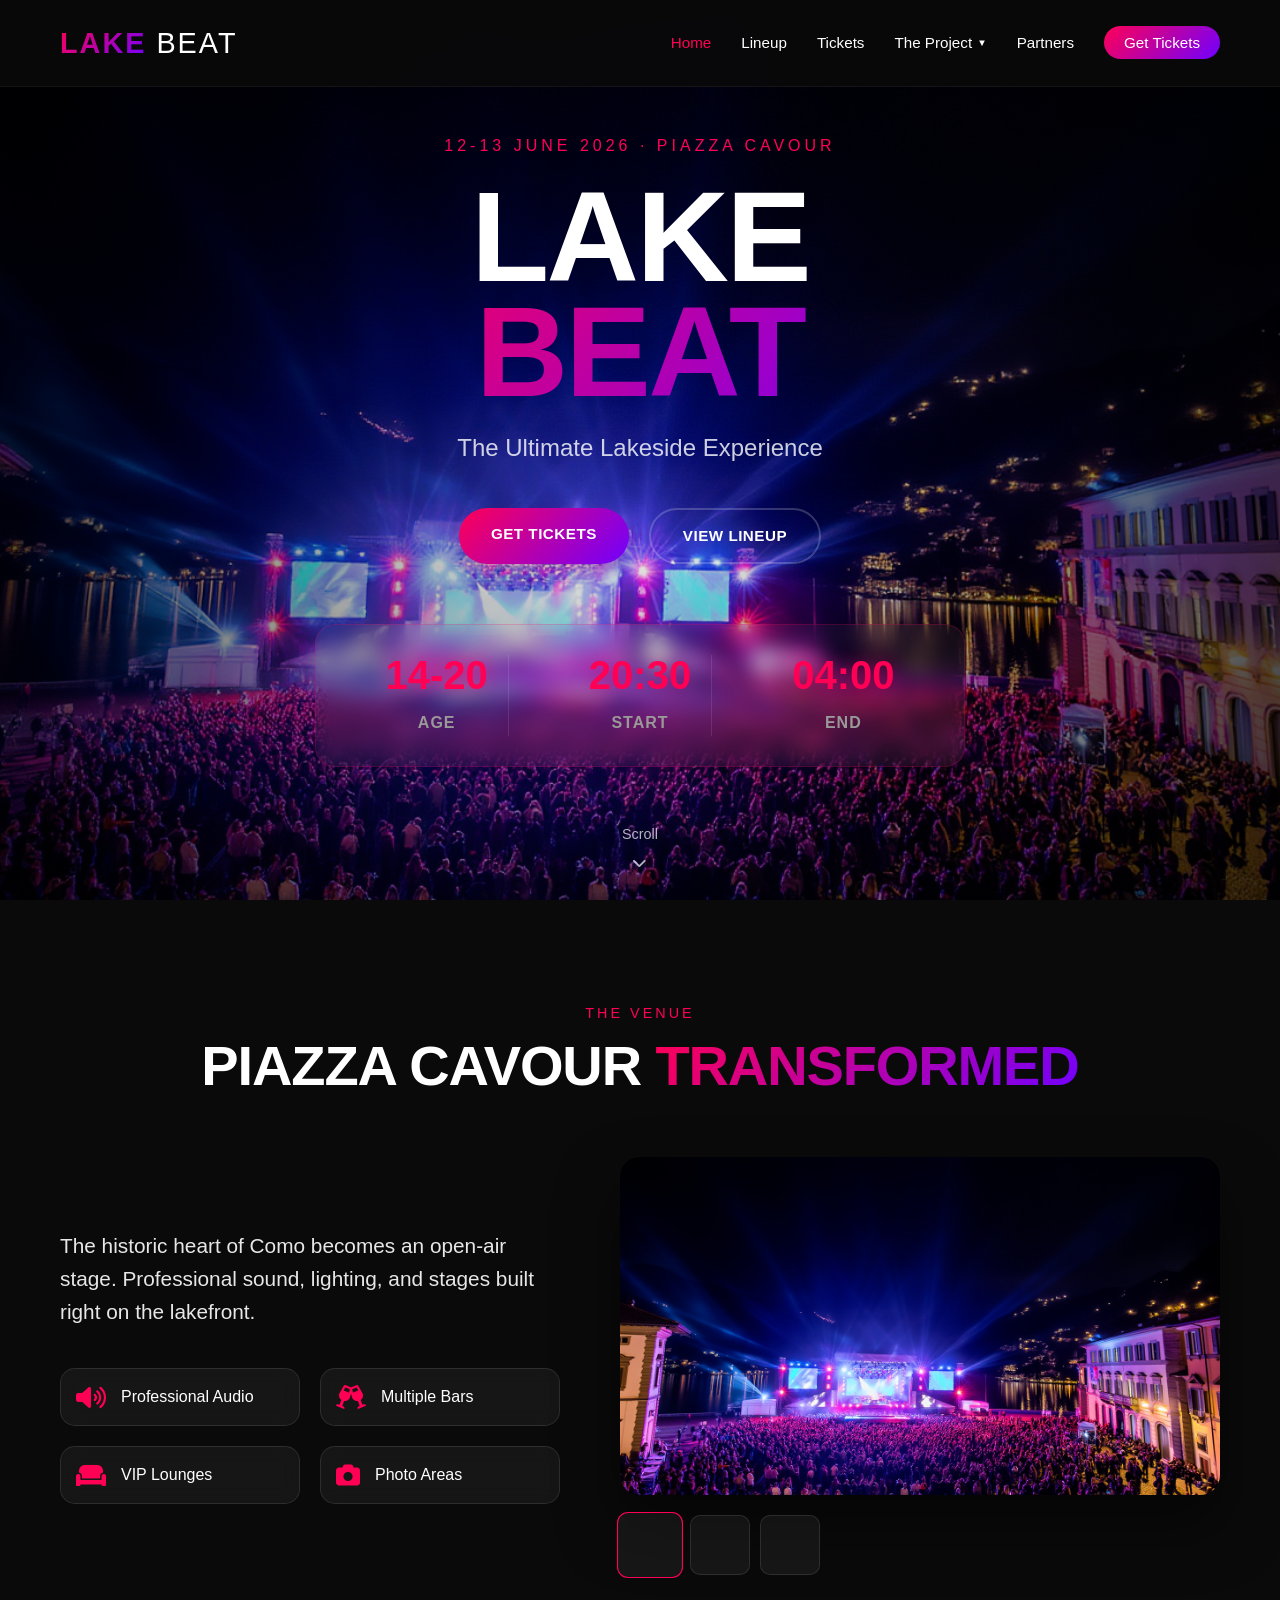
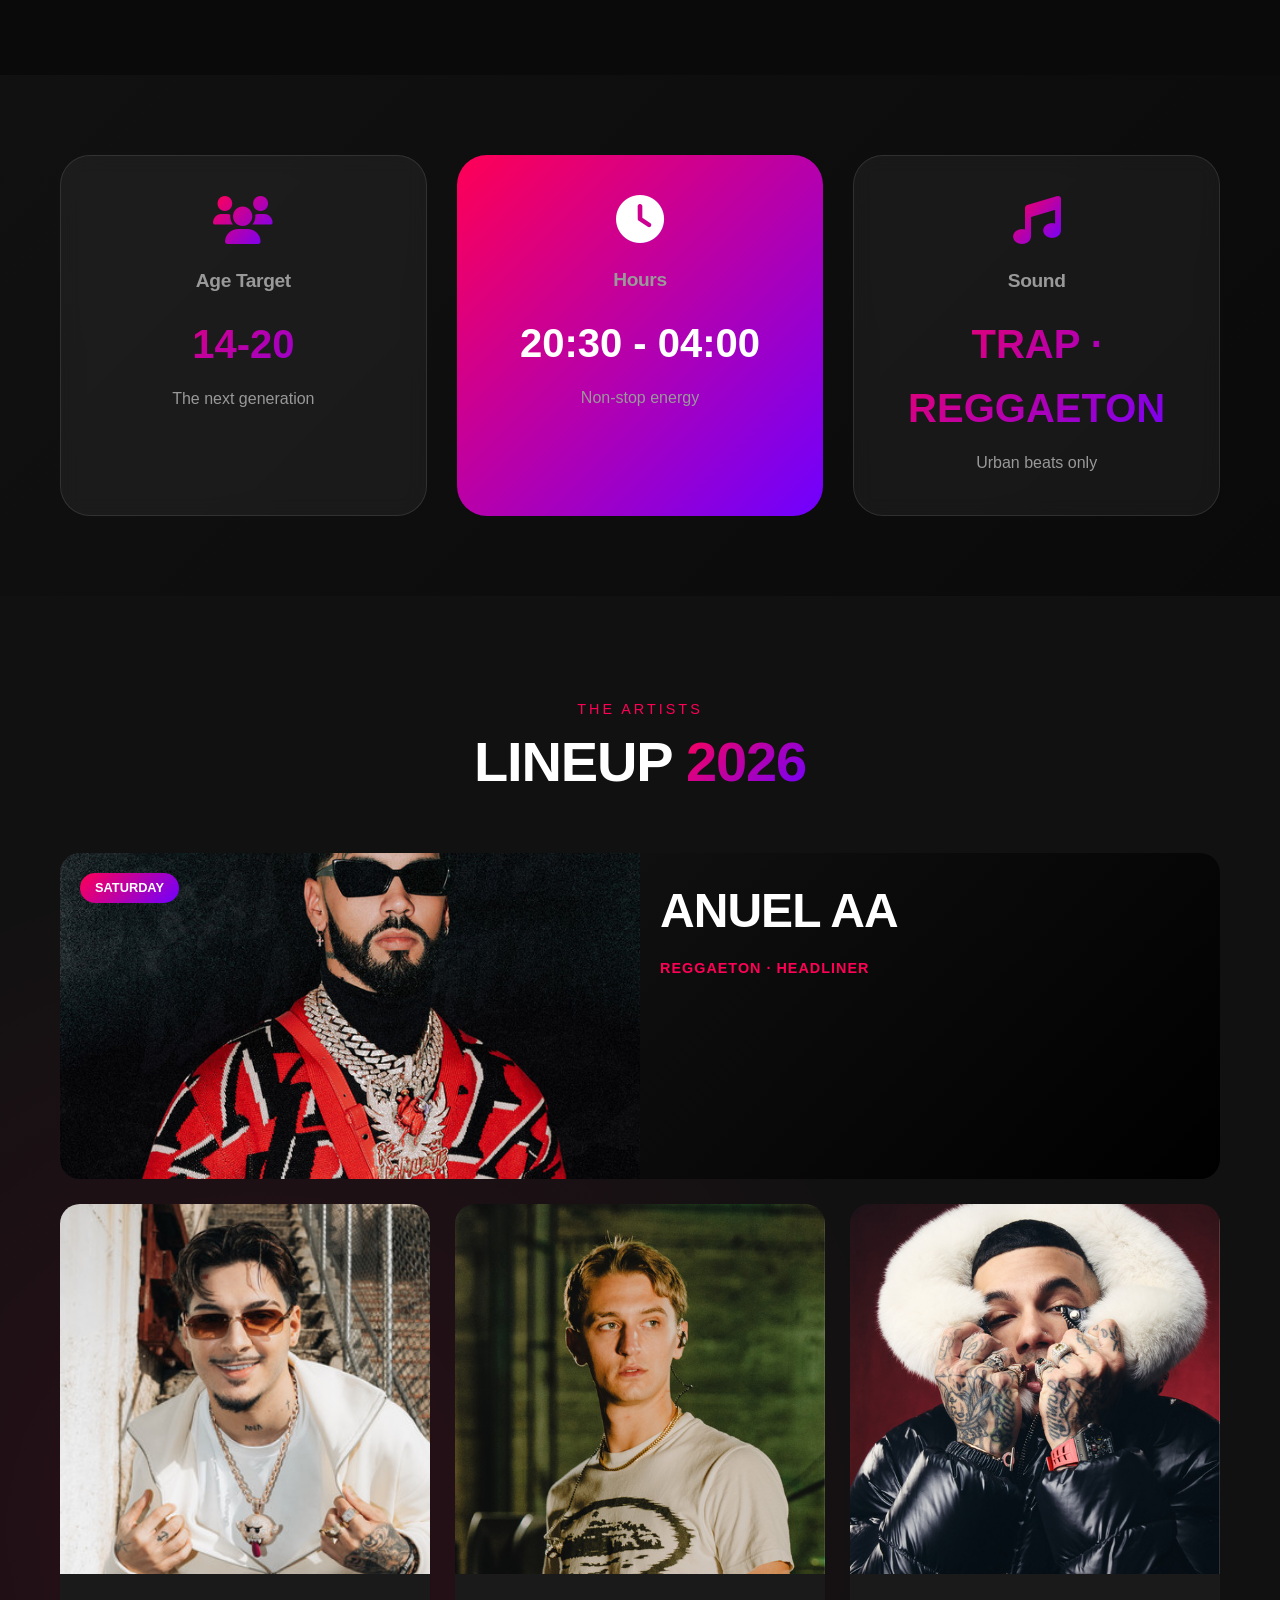
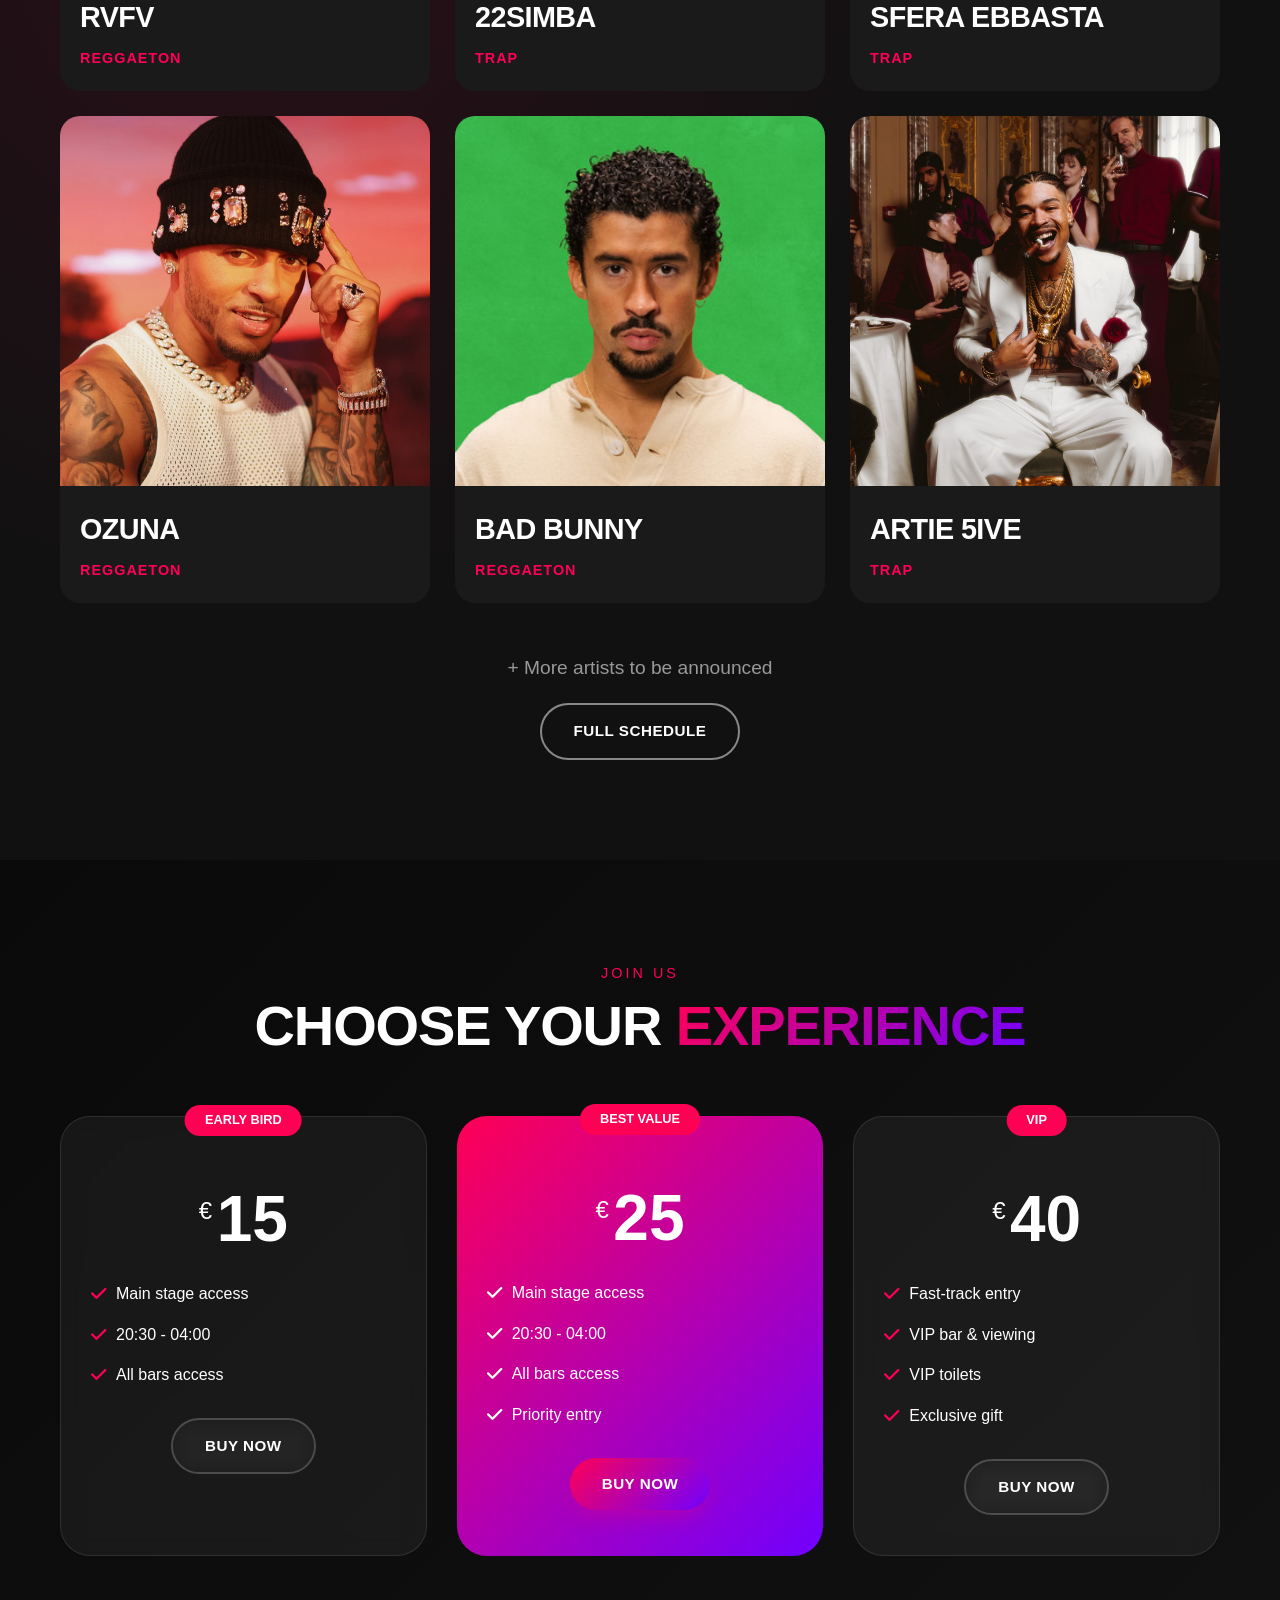
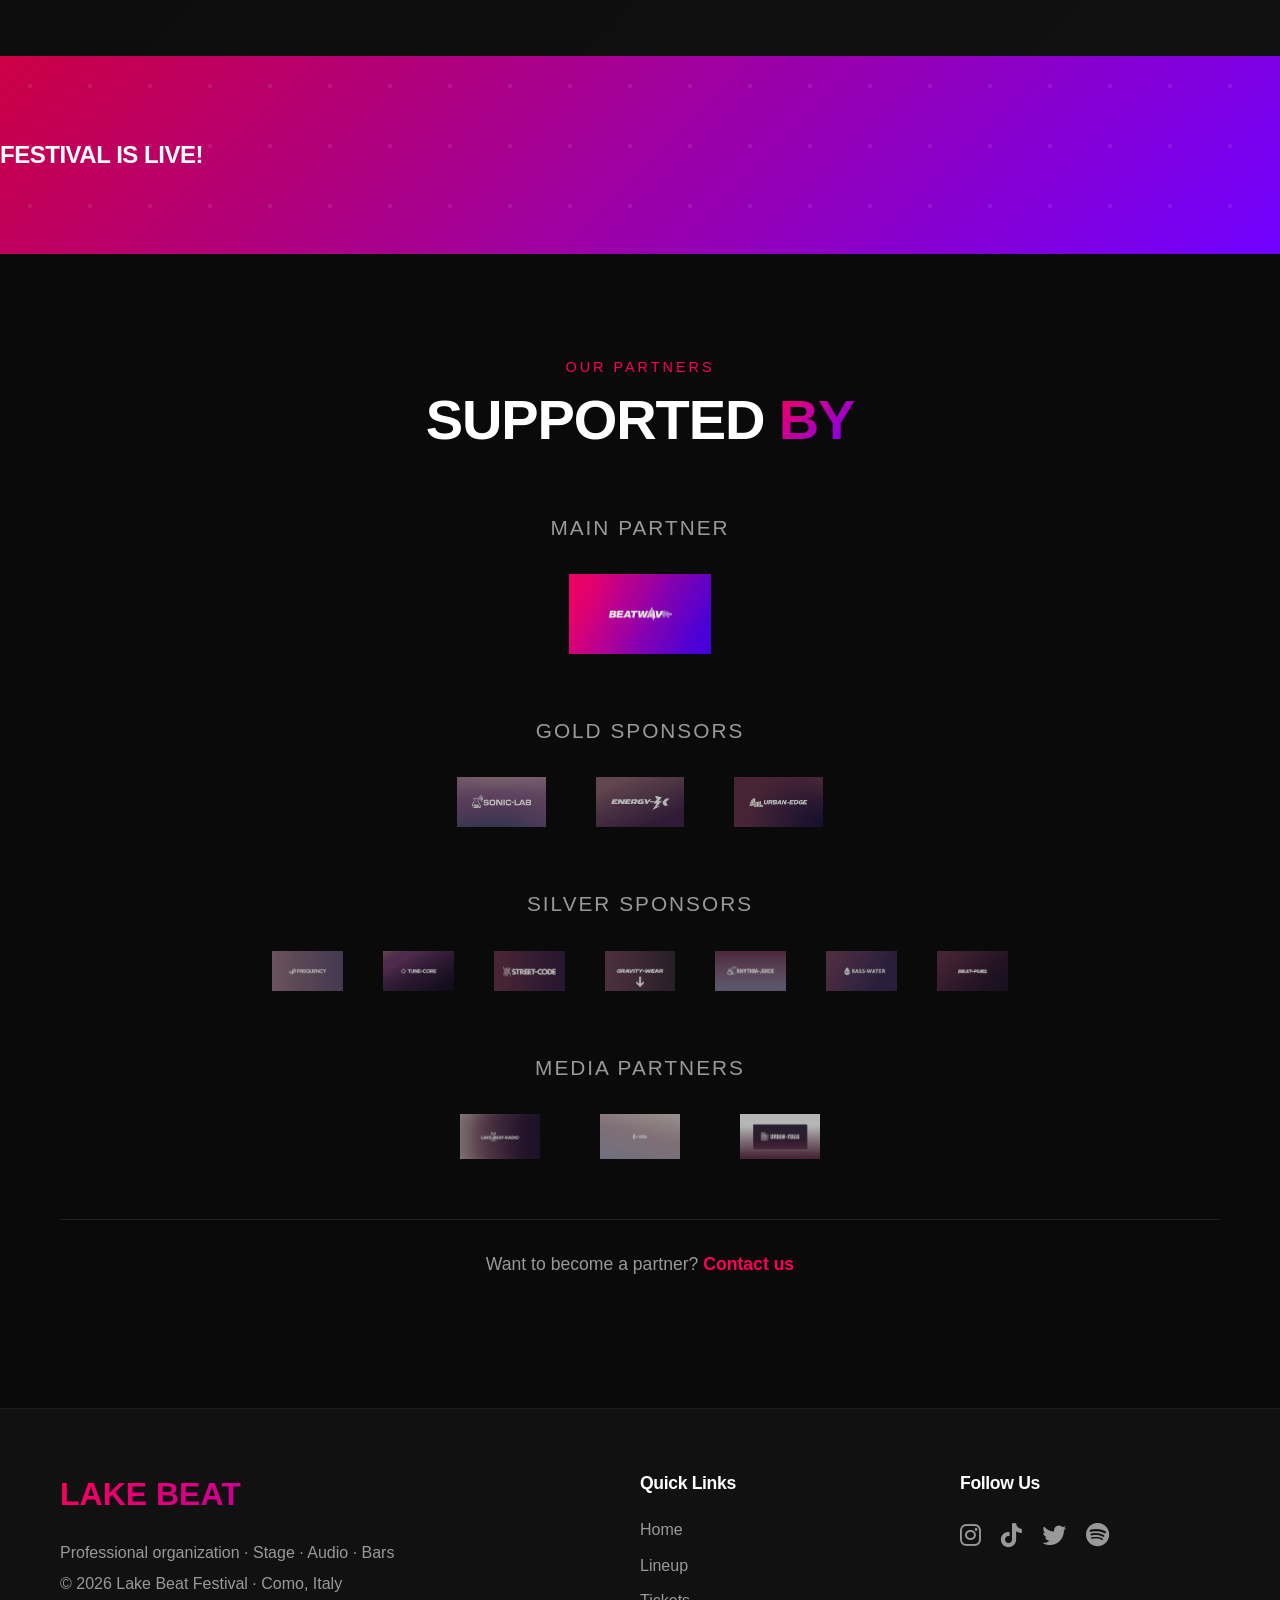
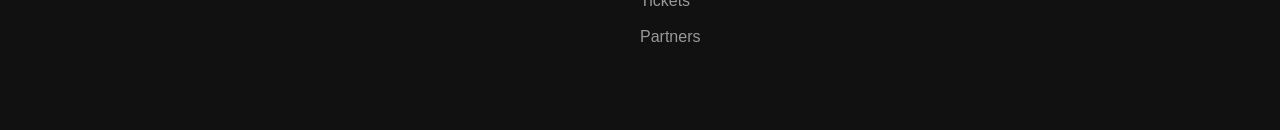
==== commit 7298acb4: "update di about & home Modifica di about con "The Project" e aggiunta di due sottocategorie e modifi" ====
--- a/index.html
+++ b/index.html
@@ -25,7 +25,13 @@
                 <li><a href="#home" class="active">Home</a></li>
                 <li><a href="#lineup">Lineup</a></li>
                 <li><a href="#tickets">Tickets</a></li>
-                <li><a href="about.html">About</a></li> <!-- NUOVO LINK -->
+                <li class="nav-dropdown">
+                    <a href="#" class="nav-dropdown-toggle">The Project</a>
+                    <ul class="nav-dropdown-menu">
+                        <li><a href="about.html">Project Overview</a></li>
+                        <li><a href="presentation.html">Oral Presentation</a></li>
+                    </ul>
+                </li>
                 <li><a href="#sponsors">Partners</a></li>
                 <li><a href="#tickets" class="nav-cta">Get Tickets</a></li>
             </ul>
--- a/css/style.css
+++ b/css/style.css
@@ -185,7 +185,7 @@
     position: relative;
 }
 
-.nav-links a:not(.nav-cta):after {
+.nav-links a:not(.nav-cta):not(.nav-dropdown-toggle):after {
     content: '';
     position: absolute;
     bottom: -5px;
@@ -196,12 +196,88 @@
     transition: width 0.3s;
 }
 
-.nav-links a:not(.nav-cta):hover:after {
+.nav-links a:not(.nav-cta):not(.nav-dropdown-toggle):hover:after {
     width: 100%;
 }
 
 .nav-links a.active {
     color: var(--primary);
+}
+
+/* DROPDOWN MENU */
+.nav-dropdown {
+    position: relative;
+}
+
+.nav-dropdown-toggle {
+    pointer-events: auto !important;
+    display: flex;
+    align-items: center;
+    gap: 5px;
+}
+
+.nav-dropdown-toggle::after {
+    content: '▼';
+    font-size: 0.6rem;
+    transition: transform 0.3s;
+}
+
+.nav-dropdown:hover .nav-dropdown-toggle::after {
+    transform: rotate(180deg);
+}
+
+.nav-dropdown-menu {
+    position: absolute;
+    top: 100%;
+    left: 0;
+    background: rgba(10, 10, 10, 0.95);
+    backdrop-filter: blur(10px);
+    border: 1px solid rgba(255, 255, 255, 0.1);
+    border-radius: 8px;
+    list-style: none;
+    min-width: 200px;
+    margin-top: 10px;
+    opacity: 0;
+    visibility: hidden;
+    transform: translateY(-10px);
+    transition: all 0.3s;
+    z-index: 100;
+    box-shadow: 0 10px 30px rgba(0, 0, 0, 0.5);
+}
+
+.nav-dropdown:hover .nav-dropdown-menu {
+    opacity: 1;
+    visibility: visible;
+    transform: translateY(0);
+}
+
+.nav-dropdown-menu li {
+    border-bottom: 1px solid rgba(255, 255, 255, 0.05);
+}
+
+.nav-dropdown-menu li:last-child {
+    border-bottom: none;
+}
+
+.nav-dropdown-menu a {
+    display: block;
+    padding: 12px 20px;
+    color: white;
+    text-decoration: none;
+    font-weight: 500;
+    font-size: 0.9rem;
+    transition: all 0.3s;
+}
+
+.nav-dropdown-menu a:hover {
+    background: rgba(255, 0, 85, 0.1);
+    color: var(--primary);
+    padding-left: 24px;
+}
+
+.nav-dropdown-menu a.active {
+    color: var(--primary);
+    background: rgba(255, 0, 85, 0.05);
 }
 
 .nav-cta {
@@ -314,28 +390,41 @@
     justify-content: center;
     gap: 60px;
     animation: fadeInUp 1s ease 0.8s both;
-}
-
-
+    background: rgba(255, 255, 255, 0.03);
+    backdrop-filter: blur(10px);
+    border: 1px solid rgba(255, 0, 85, 0.2);
+    padding: 30px 50px;
+    border-radius: 20px;
+    margin-top: 40px;
+}
 
 .stat-item {
     display: flex;
     flex-direction: column;
+    align-items: center;
+    gap: 10px;
+    padding: 0 20px;
+    border-right: 1px solid rgba(255, 255, 255, 0.1);
+}
+
+.stat-item:last-child {
+    border-right: none;
 }
 
 .stat-number {
-    font-size: 2rem;
+    font-size: 3rem;
     font-weight: 800;
-    background: var(--gradient);
-    -webkit-background-clip: text;
-    -webkit-text-fill-color: transparent;
+    color: var(--primary);
+    line-height: 1;
+    text-shadow: 0 0 20px rgba(255, 0, 85, 0.5);
 }
 
 .stat-label {
-    font-size: 0.9rem;
-    color: var(--text-gray);
+    font-size: 0.85rem;
+    color: var(--text-light);
     text-transform: uppercase;
-    letter-spacing: 1px;
+    letter-spacing: 2px;
+    font-weight: 600;
 }
 
 .hero-scroll {
@@ -1103,6 +1192,35 @@
     .nav-links.active {
         left: 0;
     }
+
+    .nav-dropdown-menu {
+        position: static;
+        opacity: 0;
+        visibility: hidden;
+        transform: scaleY(0);
+        max-height: 0;
+        margin: 0;
+        border: none;
+        background: transparent;
+        backdrop-filter: none;
+        box-shadow: none;
+        transform-origin: top;
+        transition: all 0.3s;
+    }
+
+    .nav-dropdown-menu.active {
+        opacity: 1;
+        visibility: visible;
+        transform: scaleY(1);
+        max-height: 500px;
+        background: rgba(255, 0, 85, 0.1);
+        border-radius: 8px;
+        margin-top: 10px;
+    }
+
+    .nav-dropdown-menu a {
+        padding: 12px 20px;
+    }
     
     .hero-title {
         font-size: 4rem;
@@ -1111,6 +1229,21 @@
     .hero-stats {
         flex-direction: column;
         gap: 20px;
+        padding: 25px 20px;
+    }
+
+    .stat-item {
+        border-right: none;
+        border-bottom: 1px solid rgba(255, 255, 255, 0.1);
+        padding: 15px 0;
+    }
+
+    .stat-item:last-child {
+        border-bottom: none;
+    }
+
+    .stat-number {
+        font-size: 2.5rem;
     }
     
     .vibe-cards,
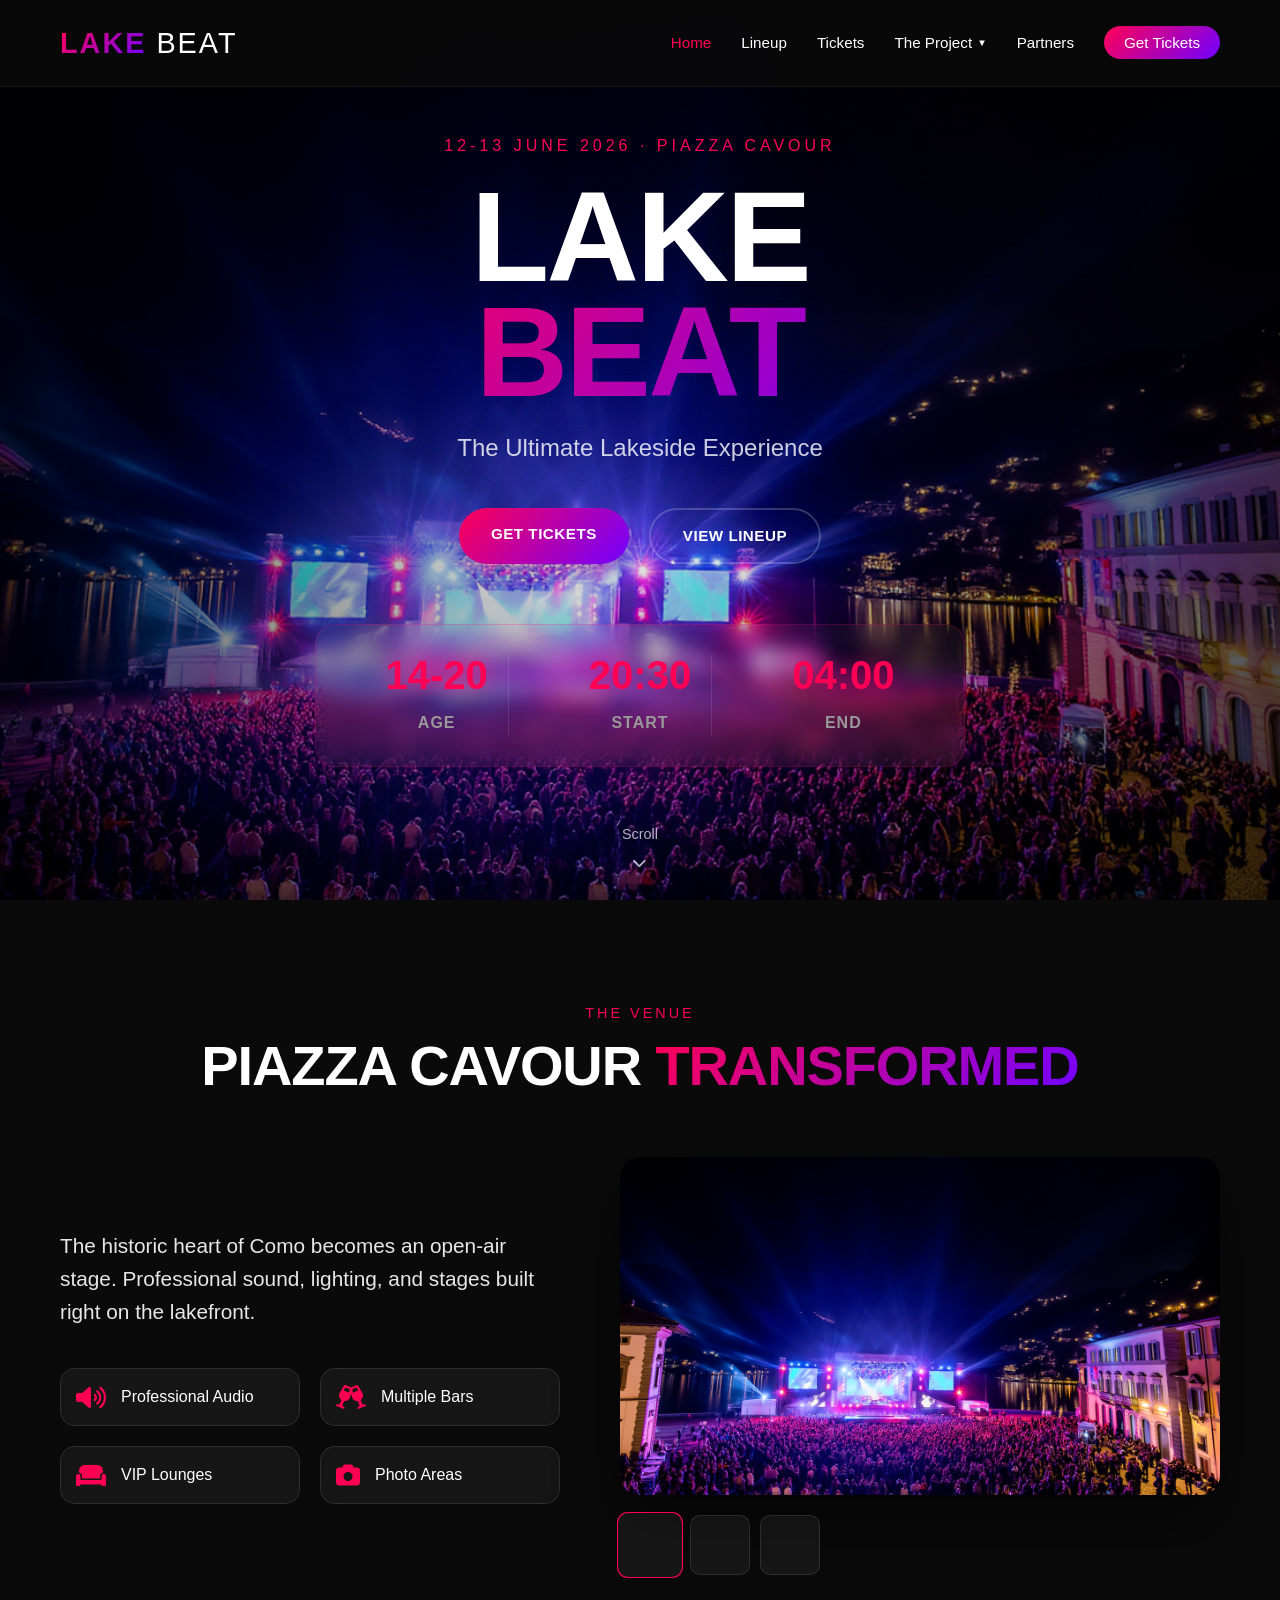
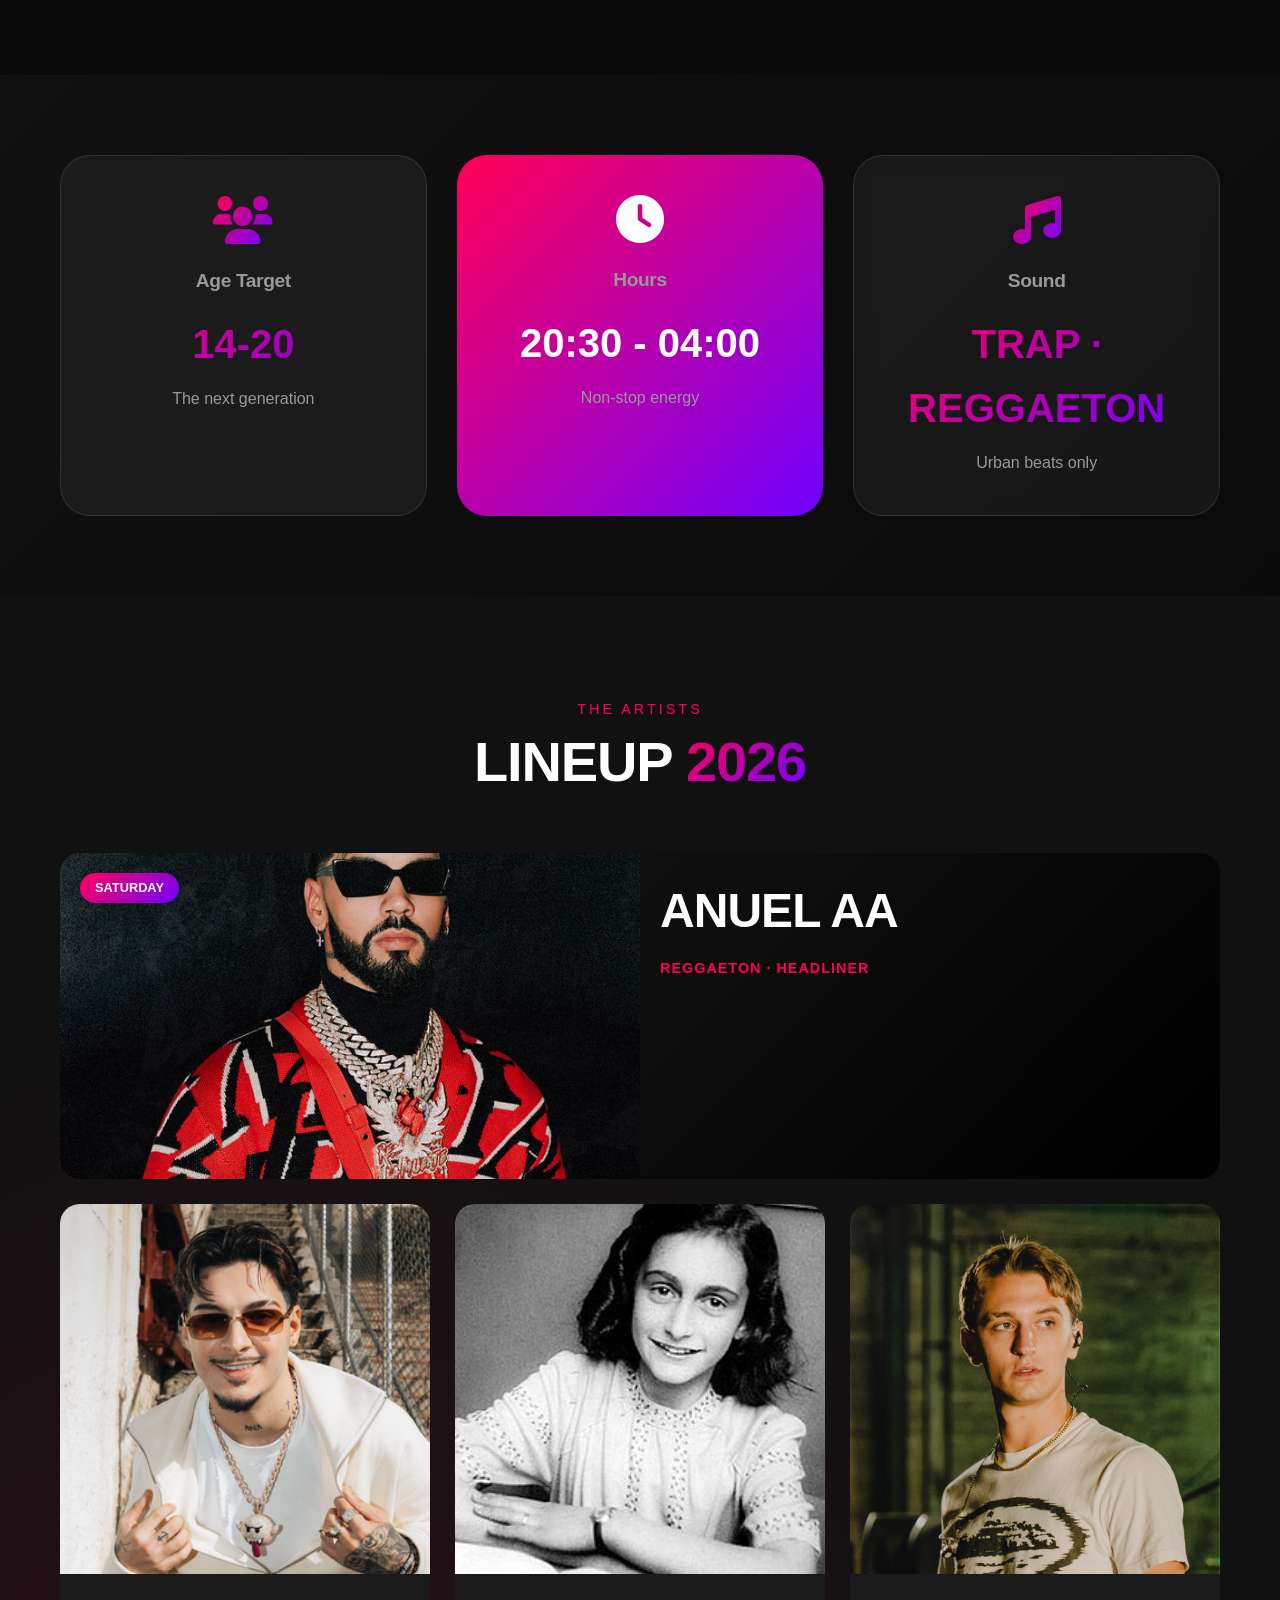
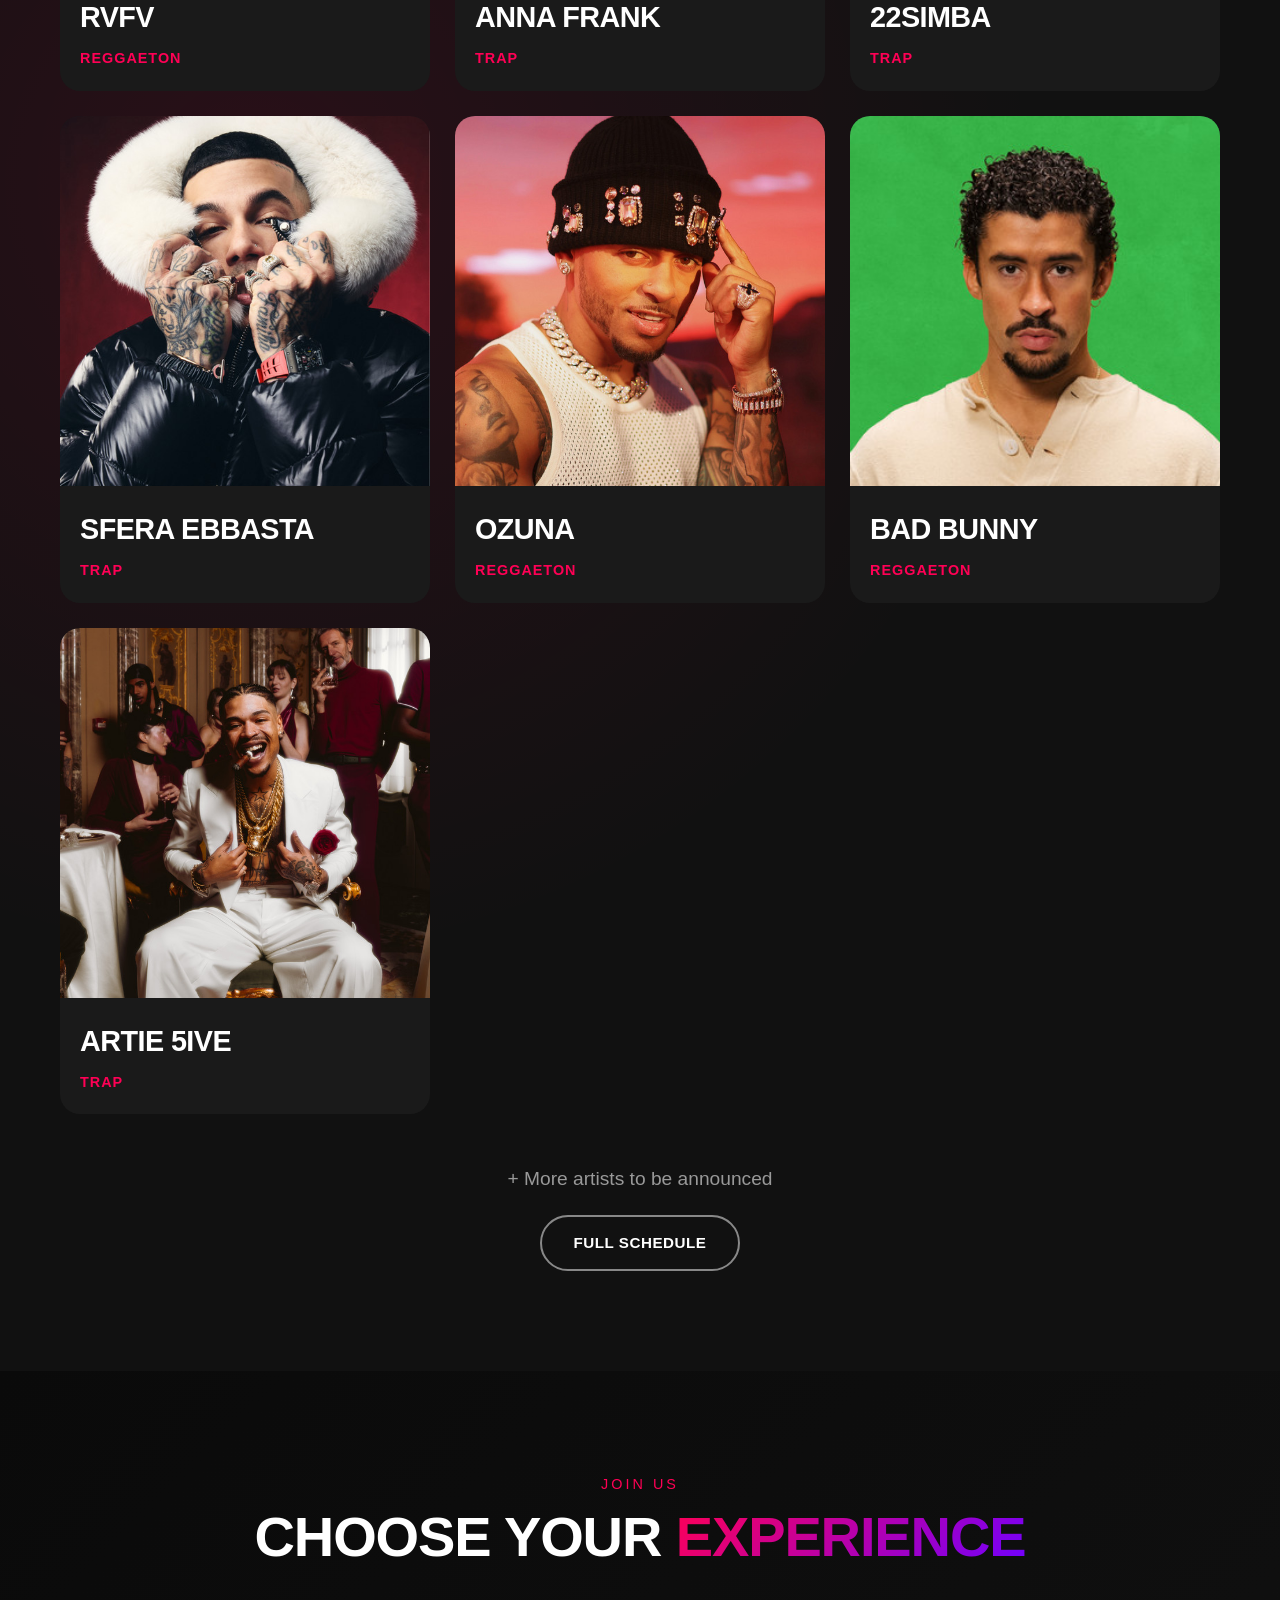
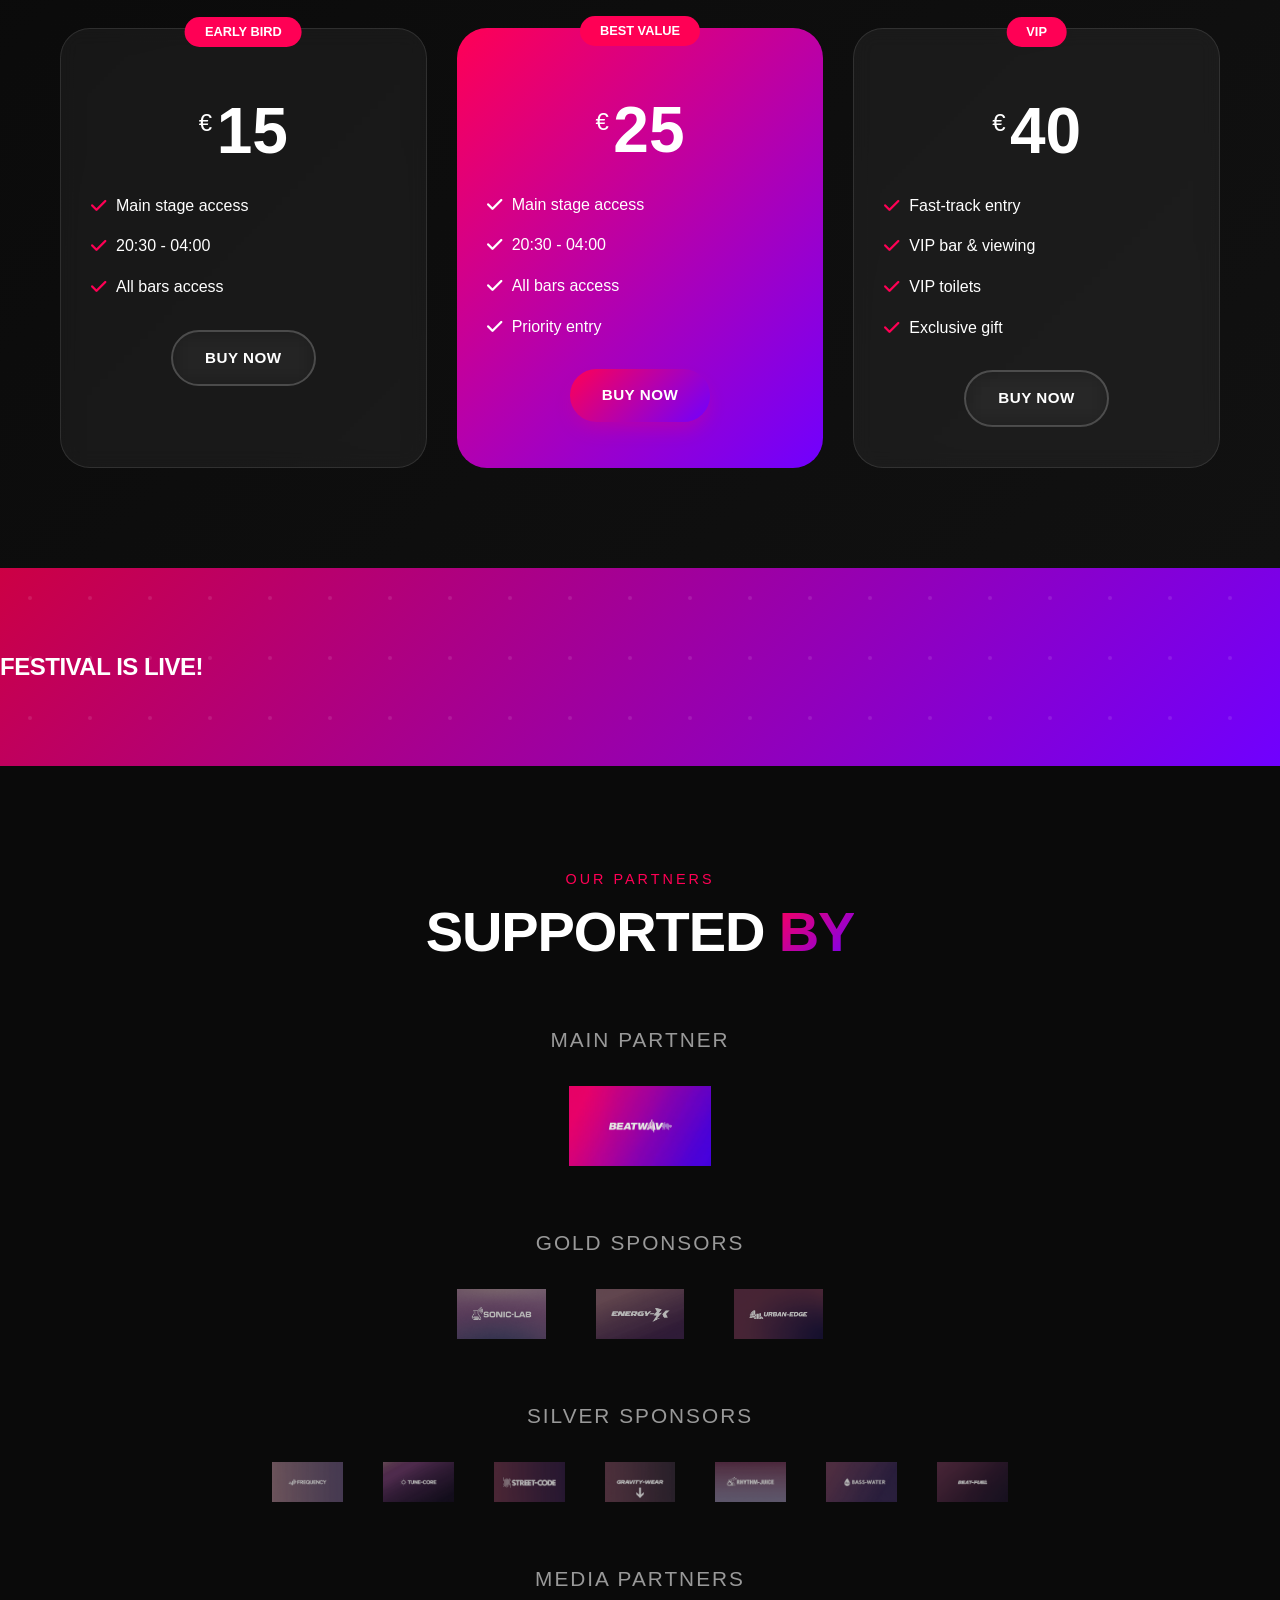
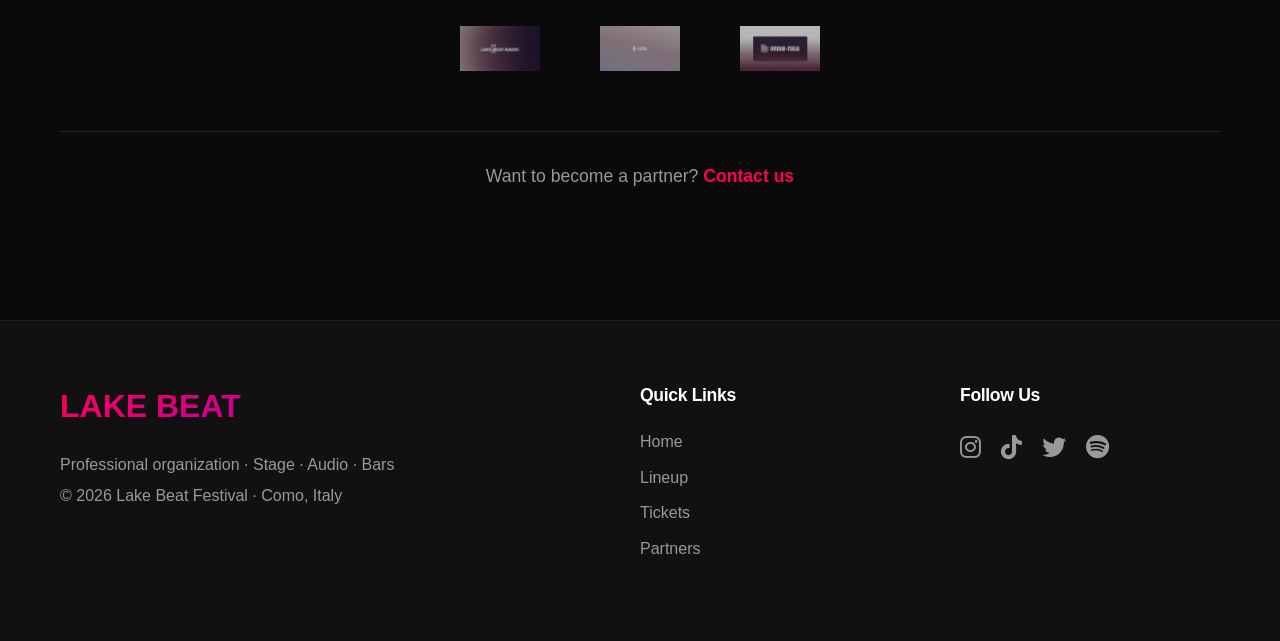
==== commit ca535504: "anna frank" ====
--- a/index.html
+++ b/index.html
@@ -184,6 +184,17 @@
                         <span class="artist-genre">REGGAETON</span>
                     </div>
                 </div>
+
+                <div class="artist-card">
+                    <div class="artist-image">
+                        <!-- FOTO Anna Frank -->
+                        <img src="images/artists/anna-frank.jpg" alt="Anna Frank">
+                    </div>
+                    <div class="artist-info">
+                        <h3>ANNA FRANK</h3>
+                        <span class="artist-genre">TRAP</span>
+                    </div>
+                </div>
                 <div class="artist-card">
                     <div class="artist-image">
                         <!-- FOTO 22simba -->
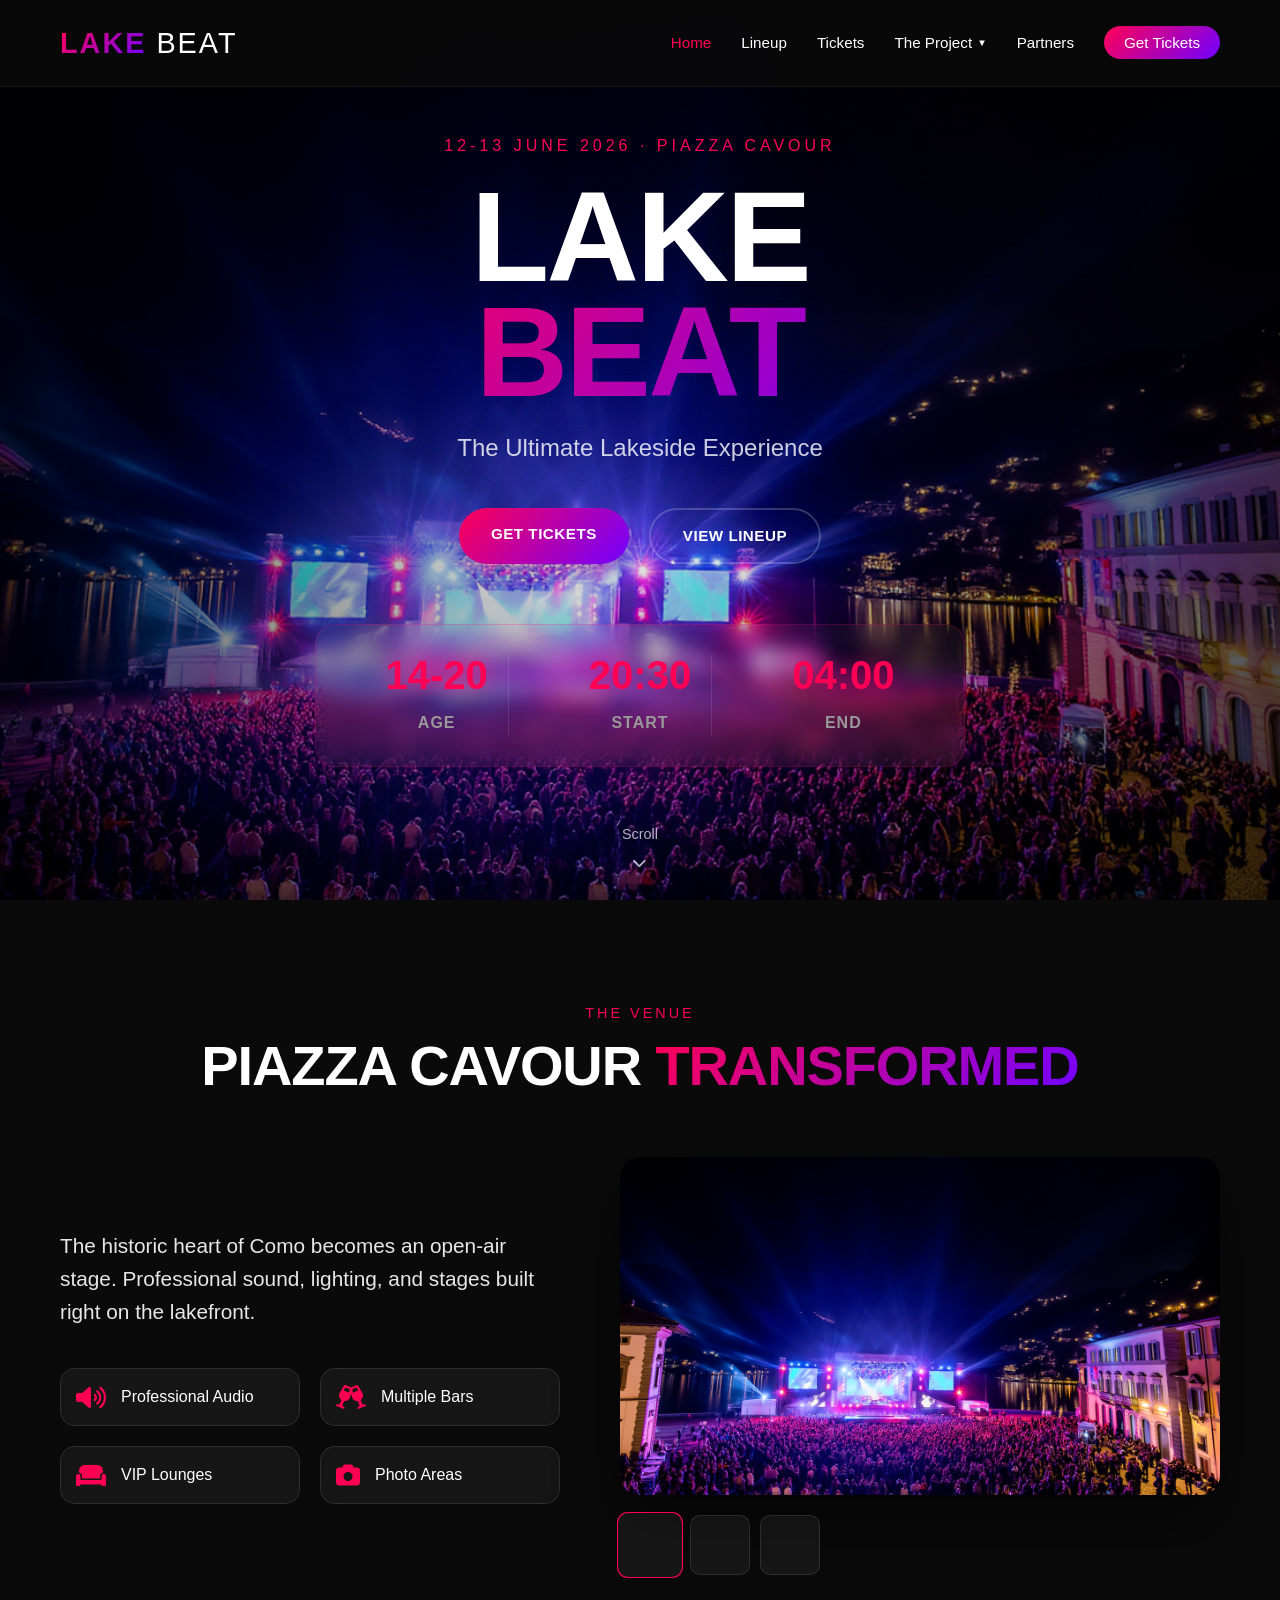
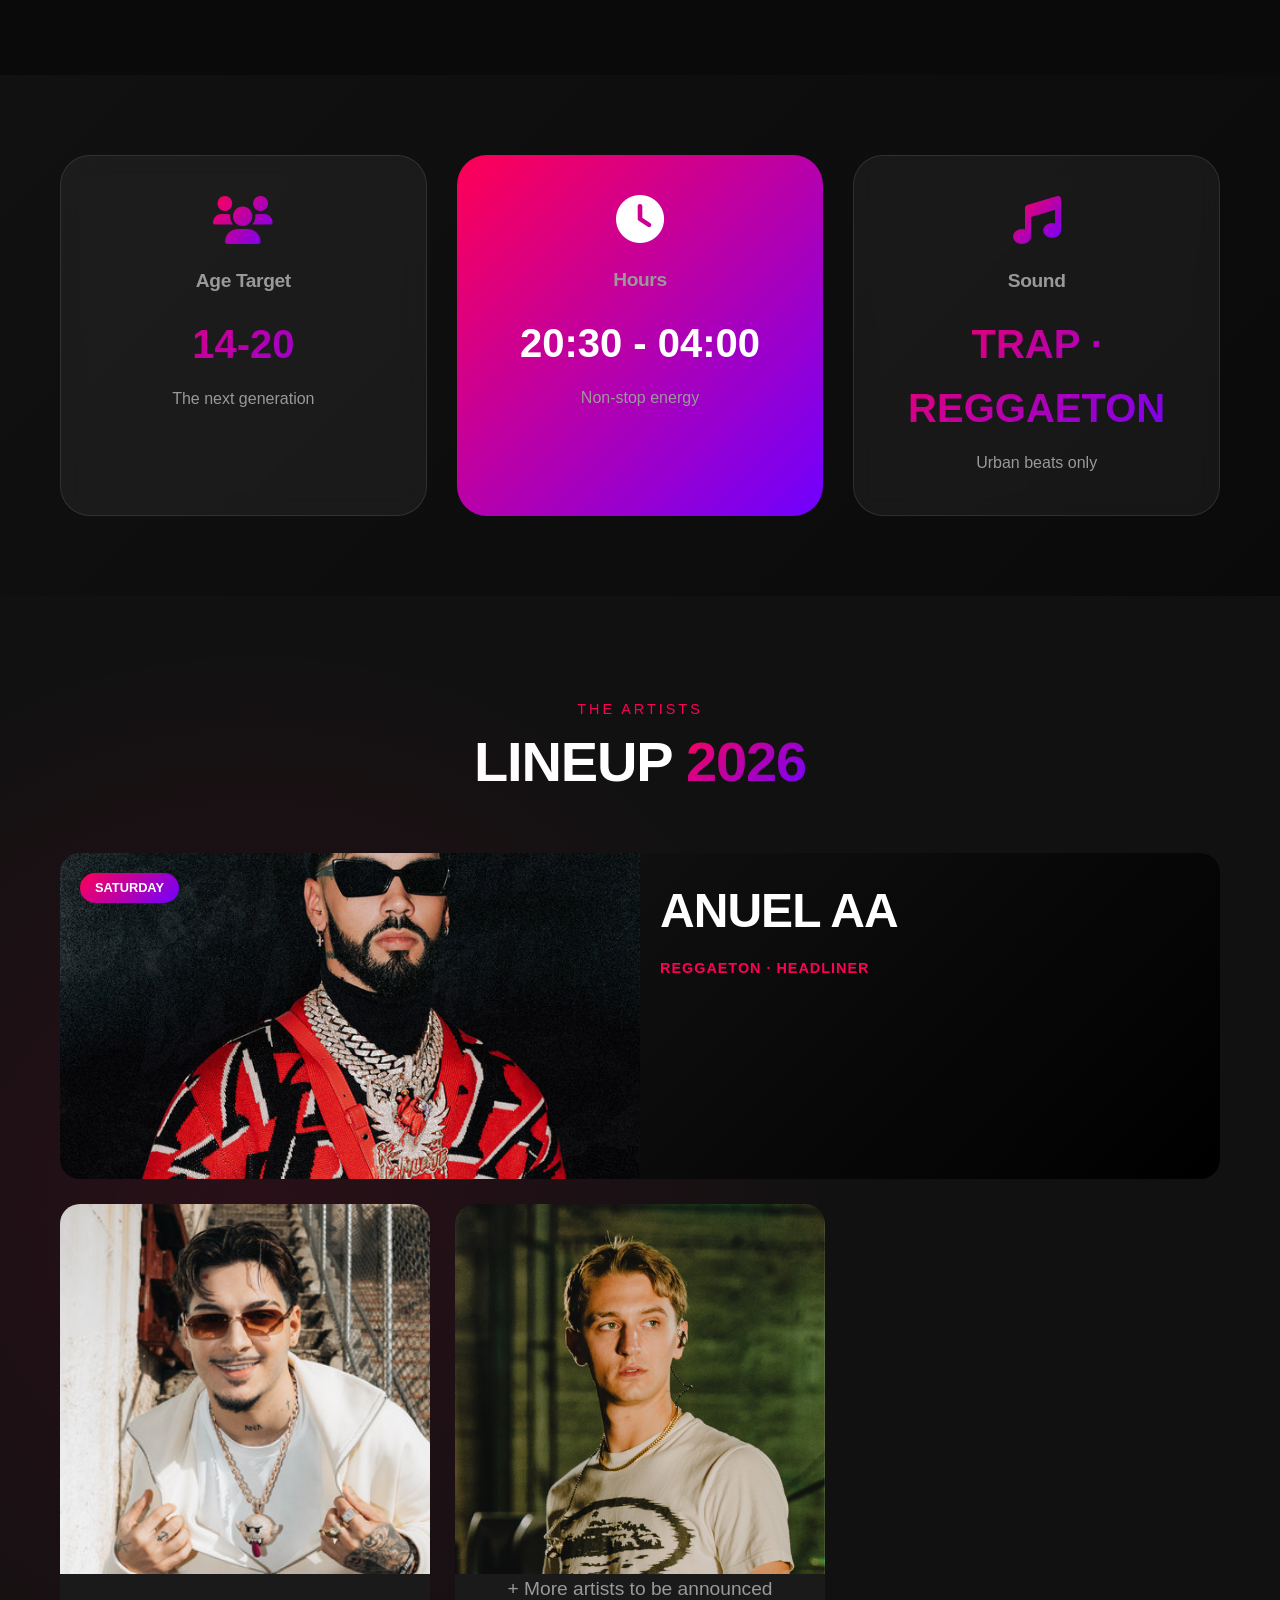
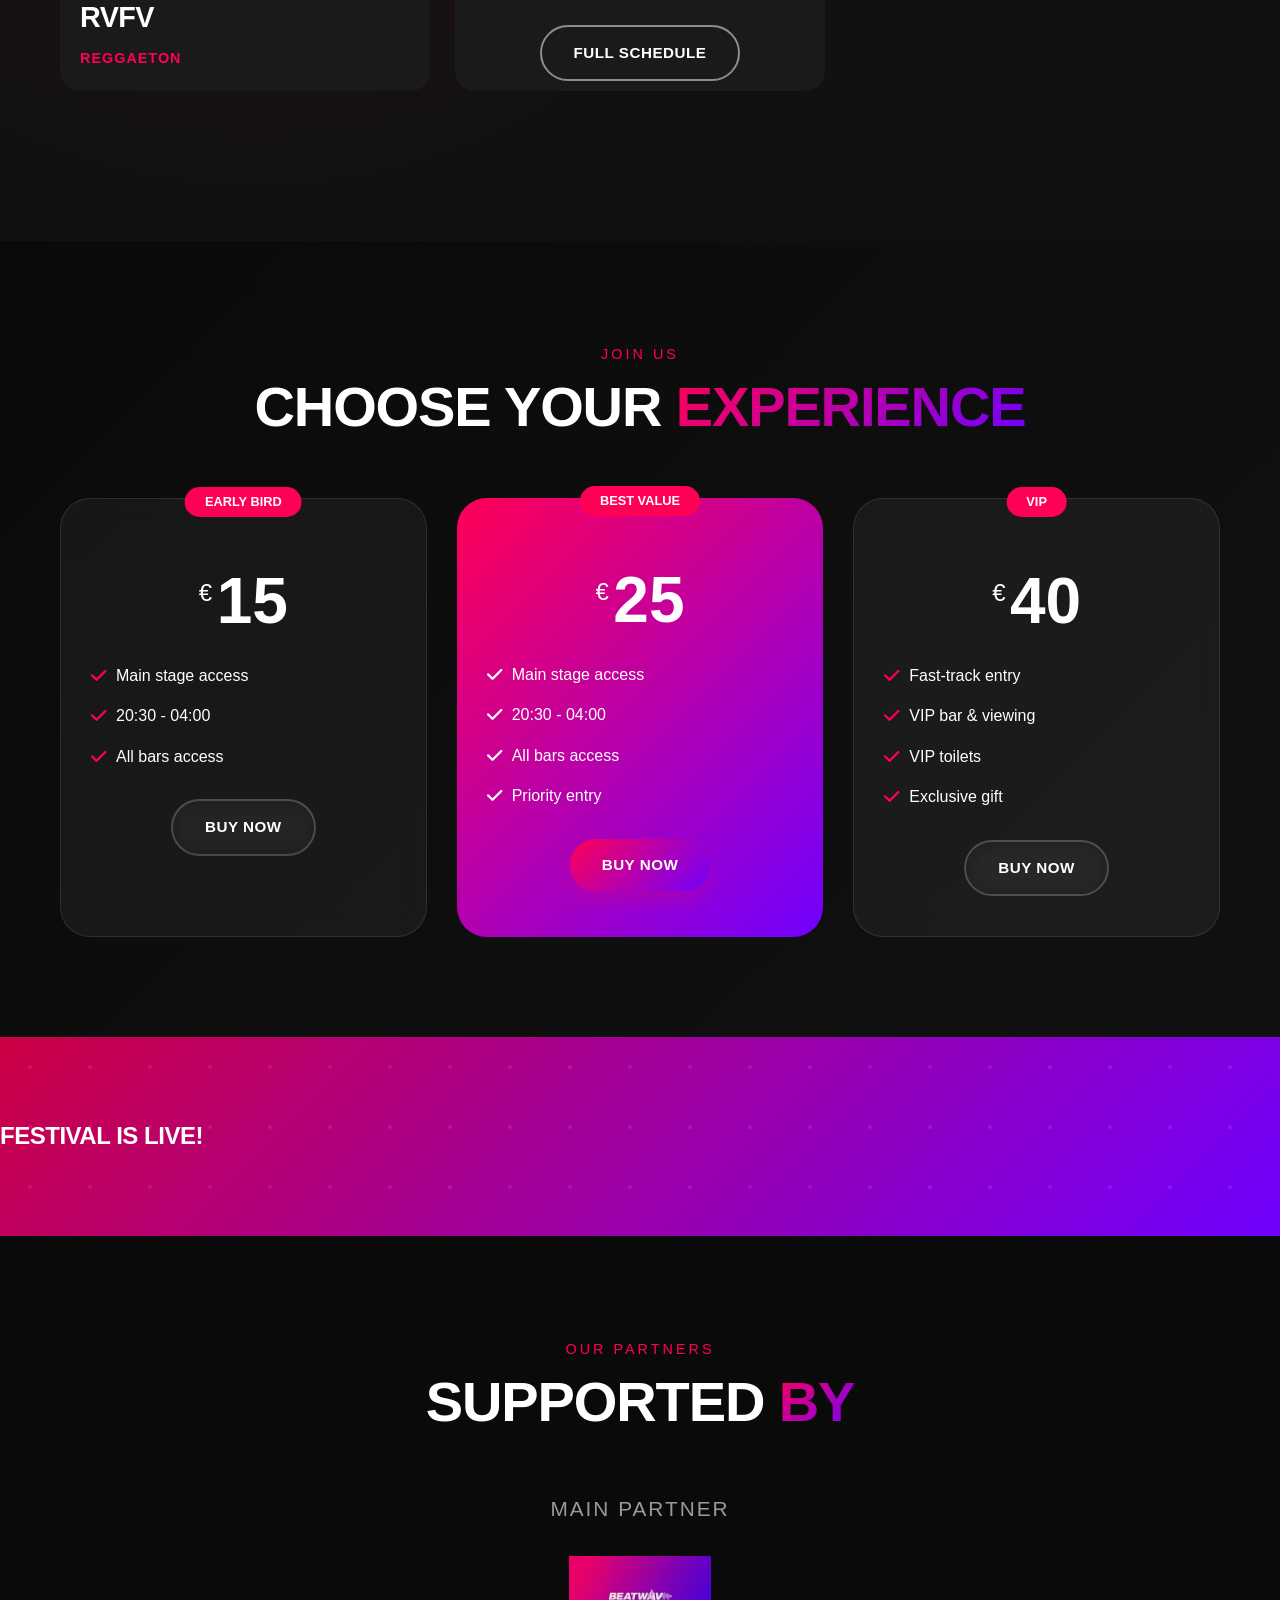
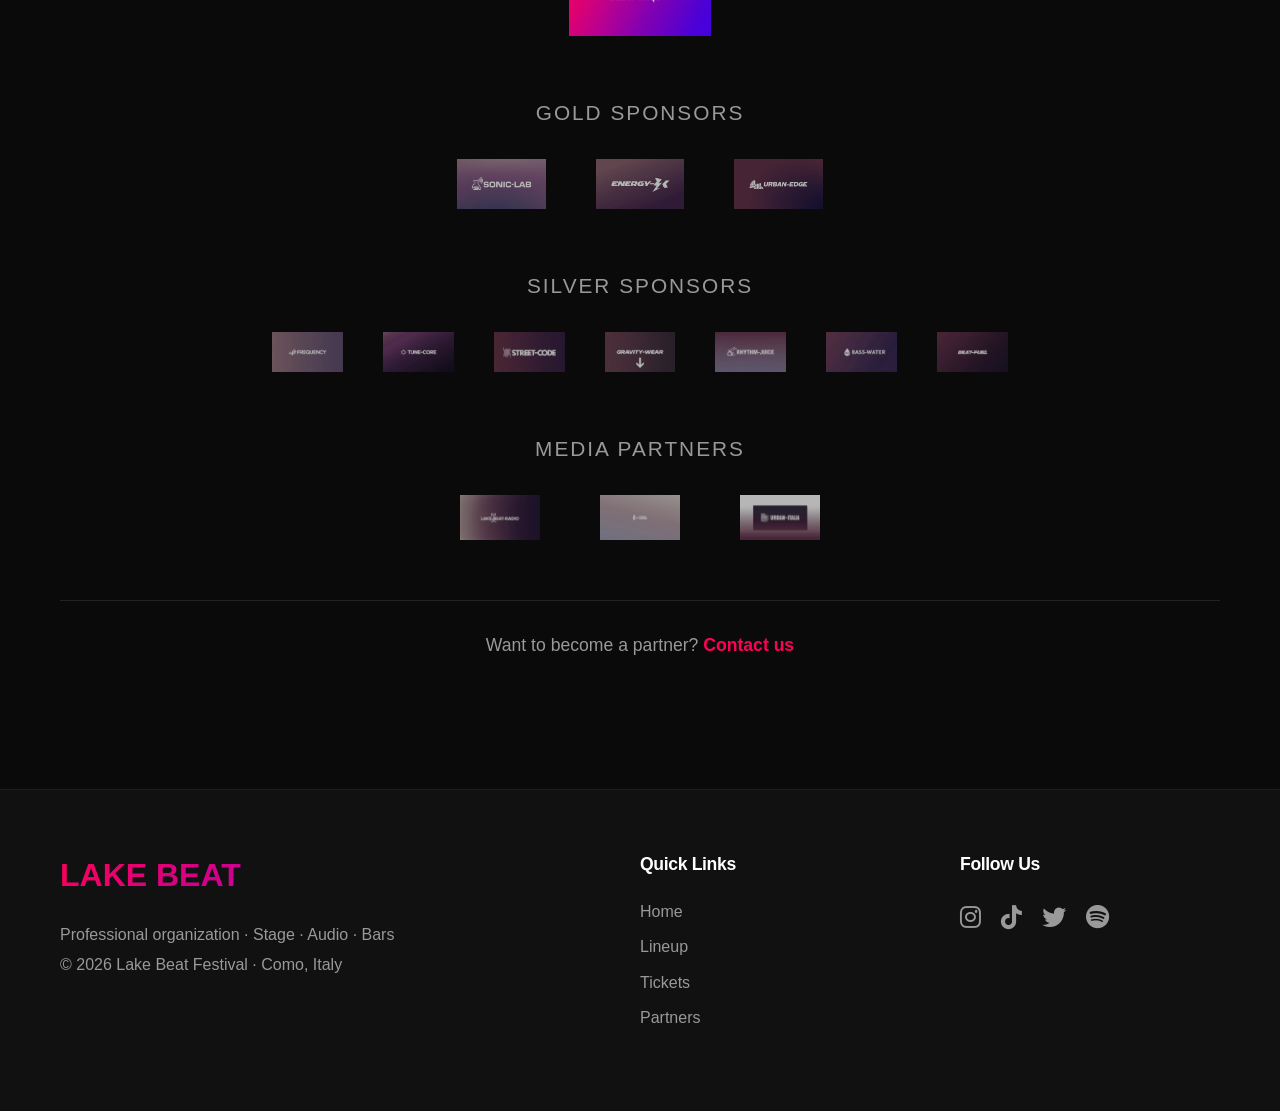
==== commit ed110258: "u" ====
--- a/index.html
+++ b/index.html
@@ -186,14 +186,7 @@
                 </div>
 
                 <div class="artist-card">
-                    <div class="artist-image">
-                        <!-- FOTO Anna Frank -->
-                        <img src="images/artists/anna-frank.jpg" alt="Anna Frank">
-                    </div>
-                    <div class="artist-info">
-                        <h3>ANNA FRANK</h3>
-                        <span class="artist-genre">TRAP</span>
-                    </div>
+                    <div class="artist-image"
                 </div>
                 <div class="artist-card">
                     <div class="artist-image">
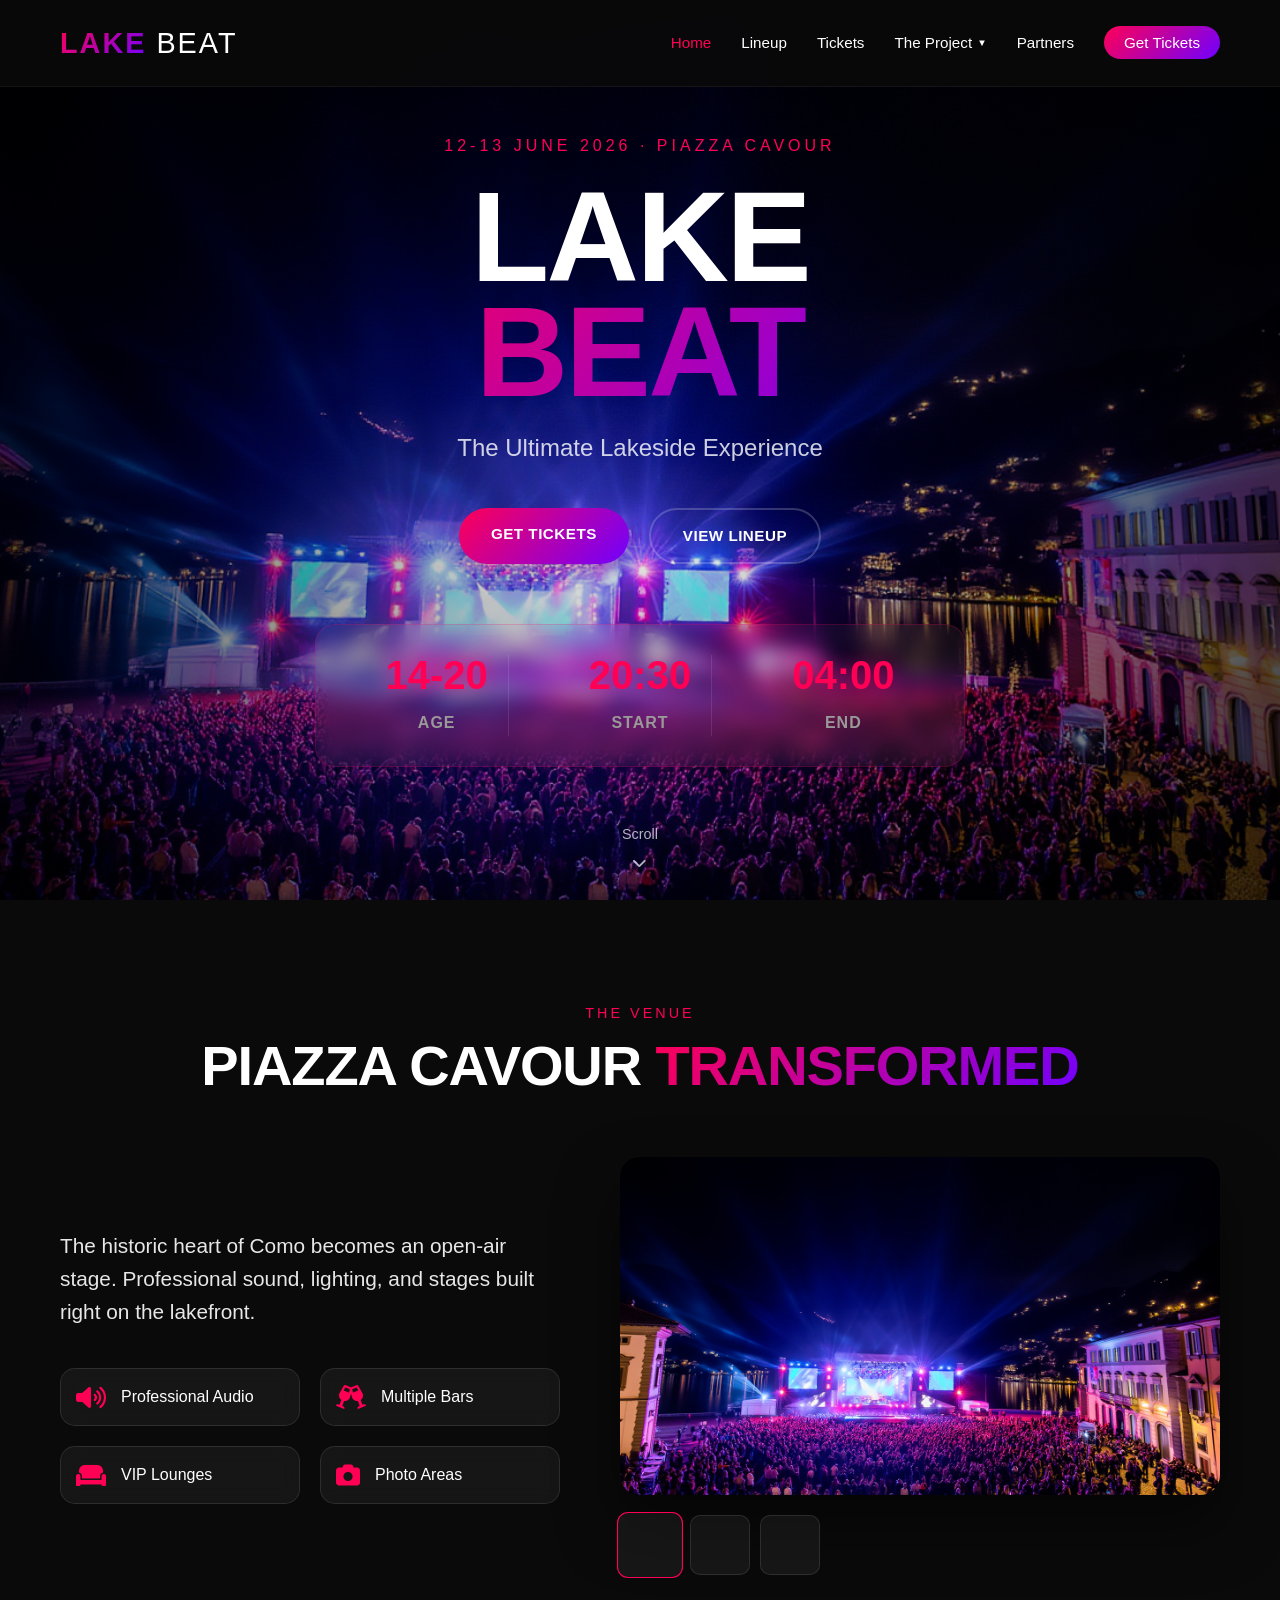
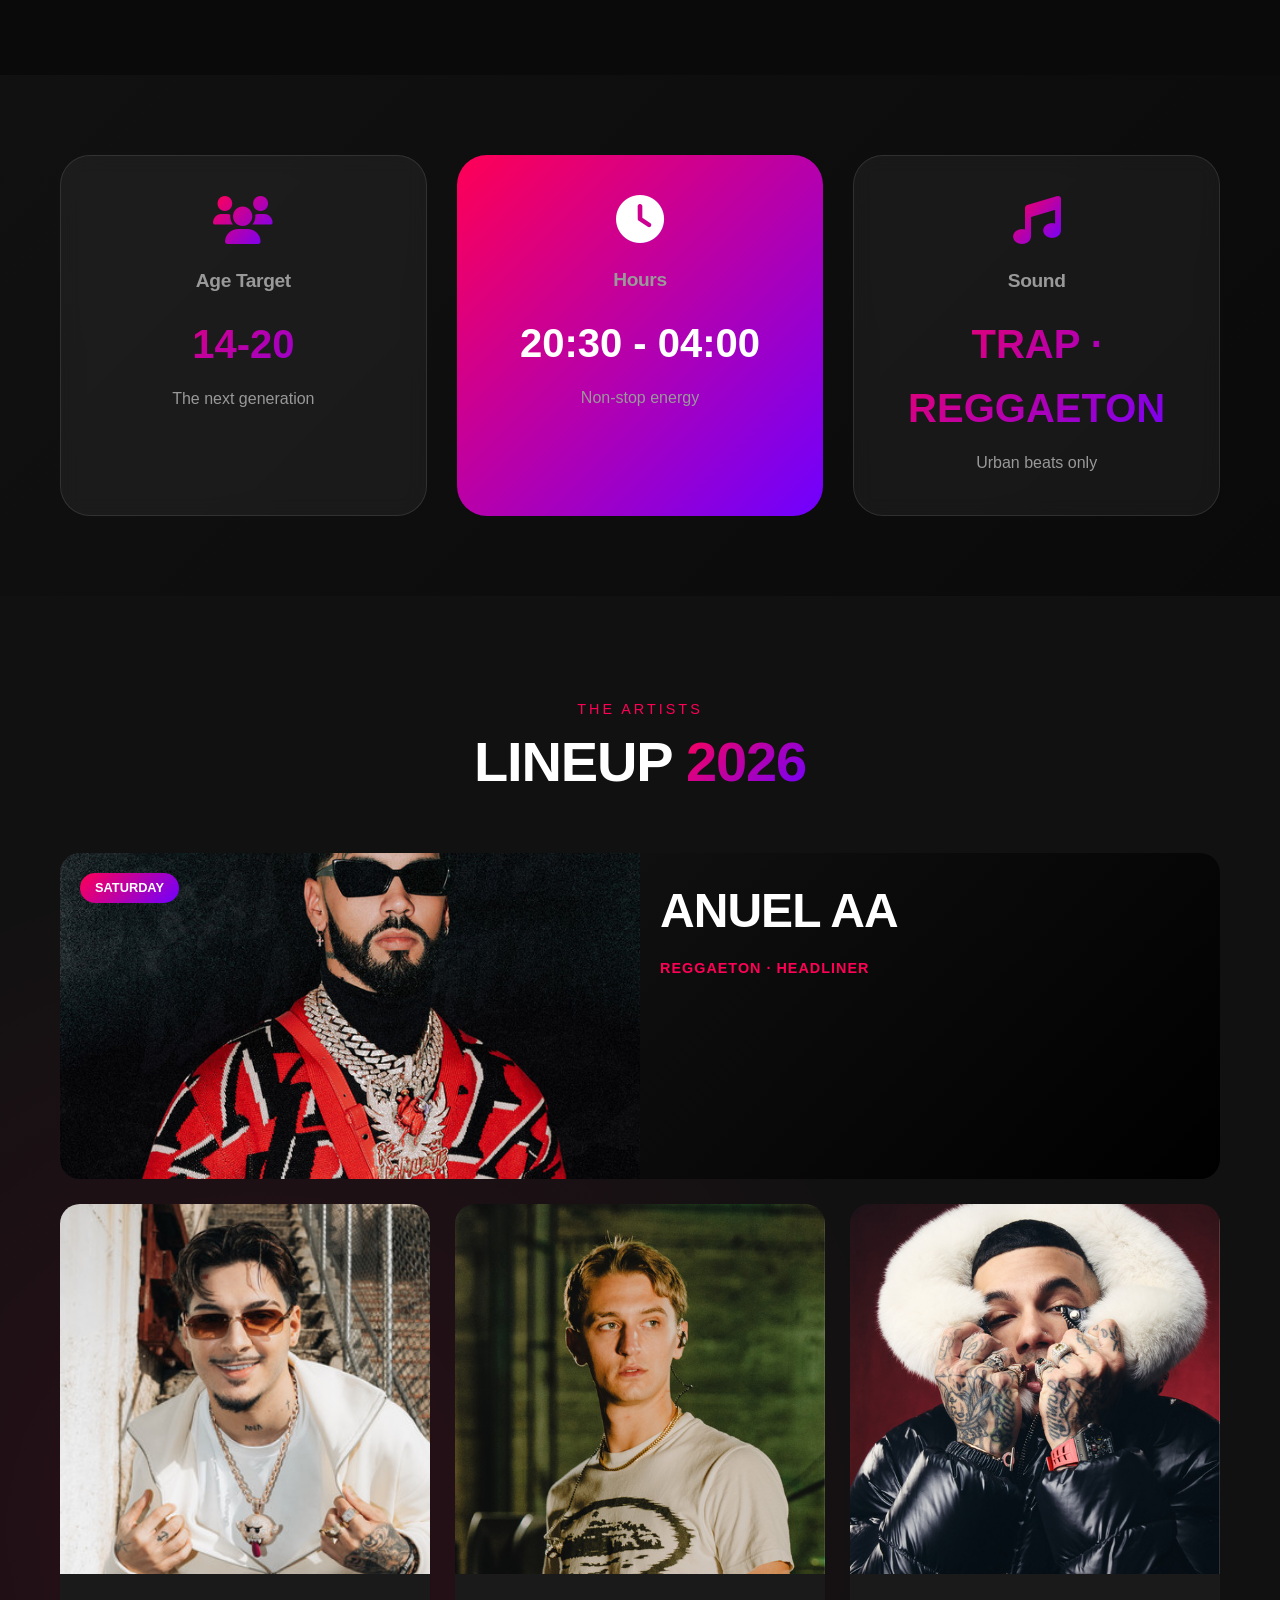
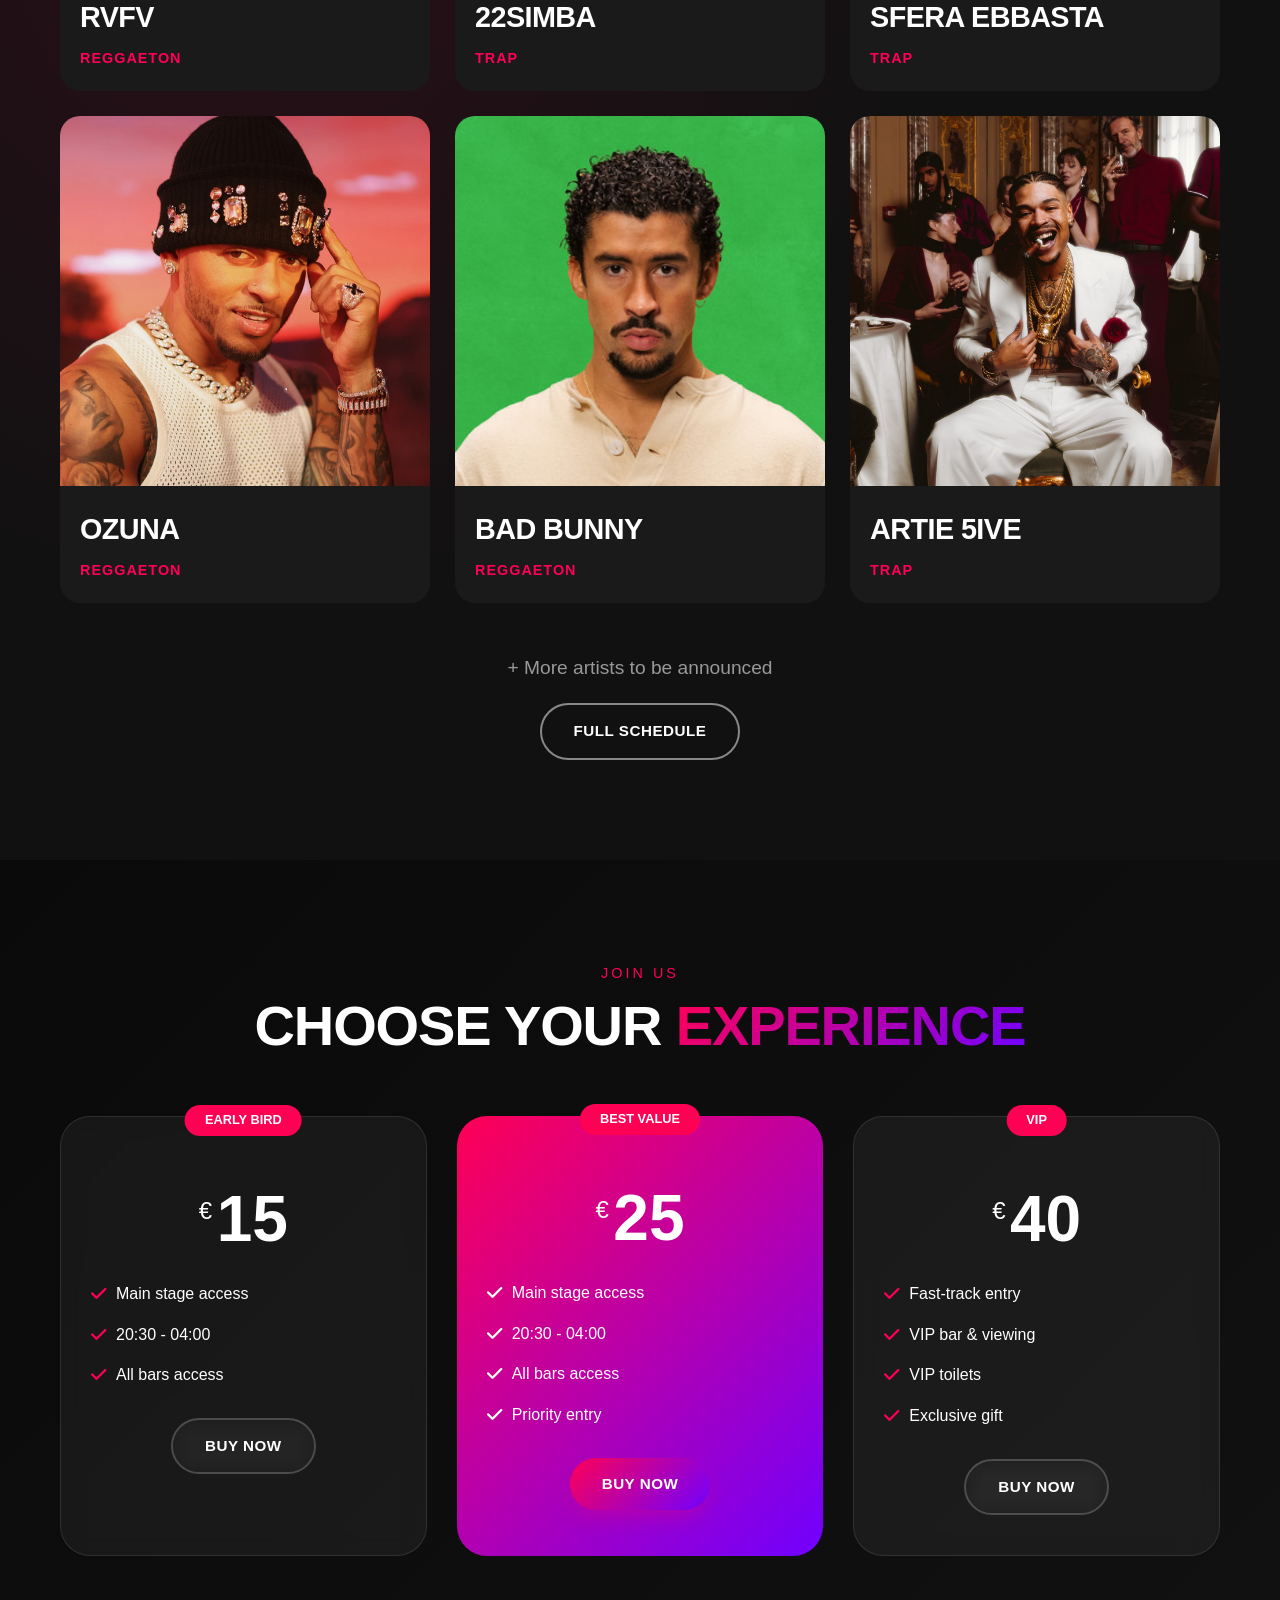
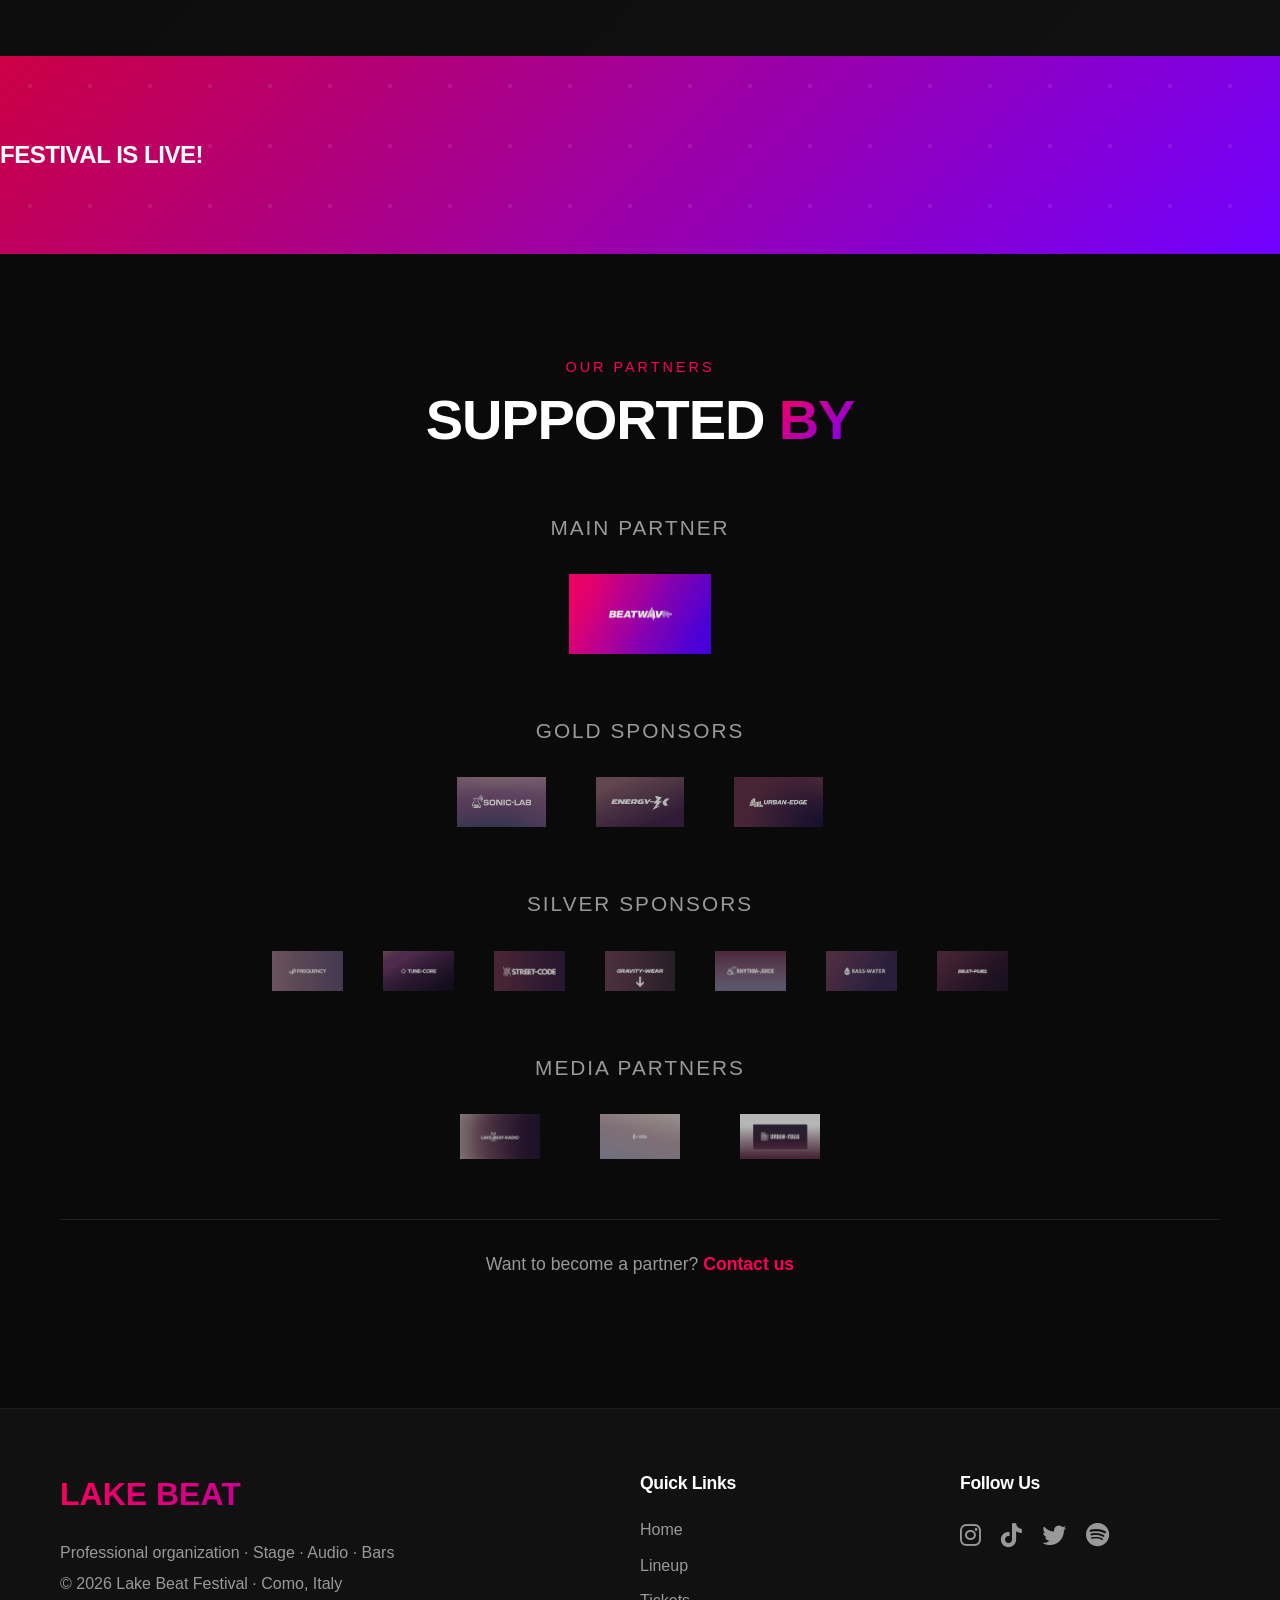
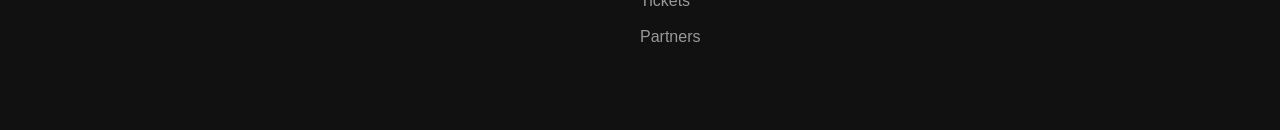
==== commit 23a06e6c: "Update index.html" ====
--- a/index.html
+++ b/index.html
@@ -184,10 +184,6 @@
                         <span class="artist-genre">REGGAETON</span>
                     </div>
                 </div>
-
-                <div class="artist-card">
-                    <div class="artist-image"
-                </div>
                 <div class="artist-card">
                     <div class="artist-image">
                         <!-- FOTO 22simba -->
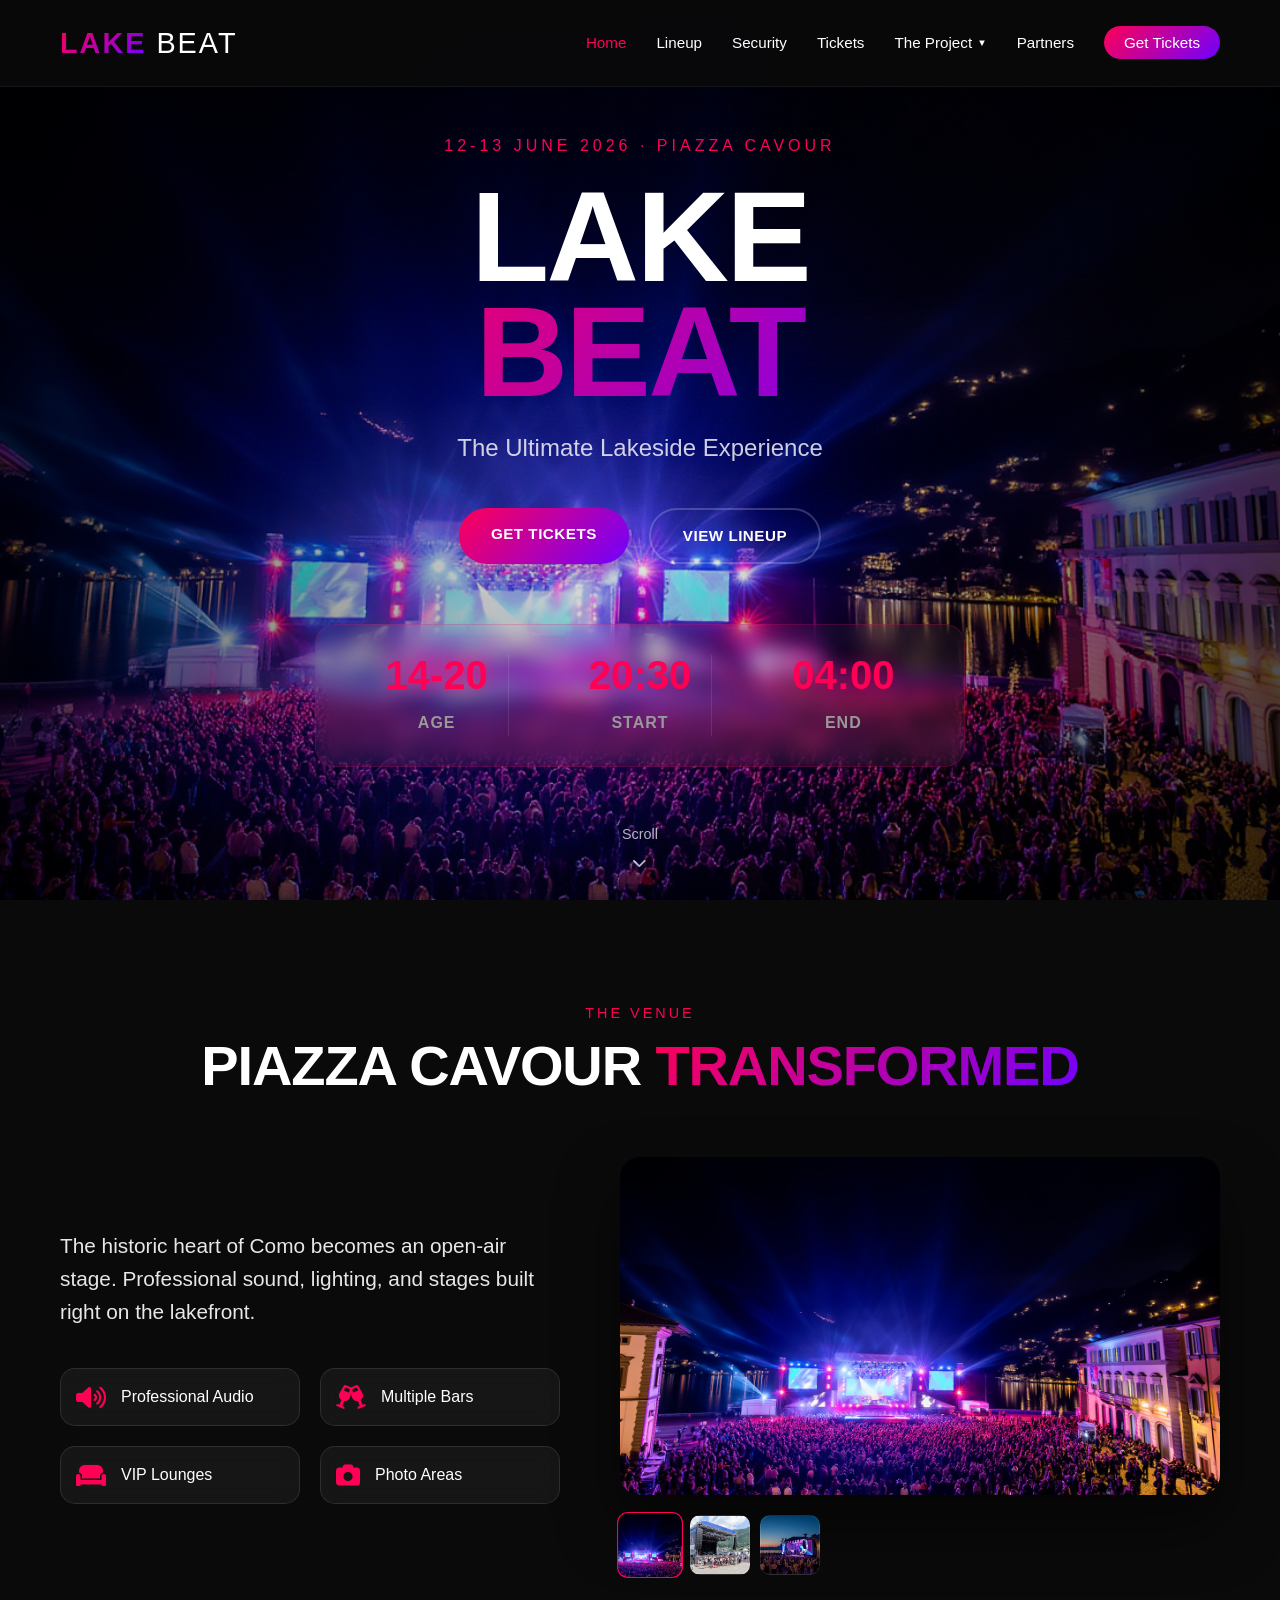
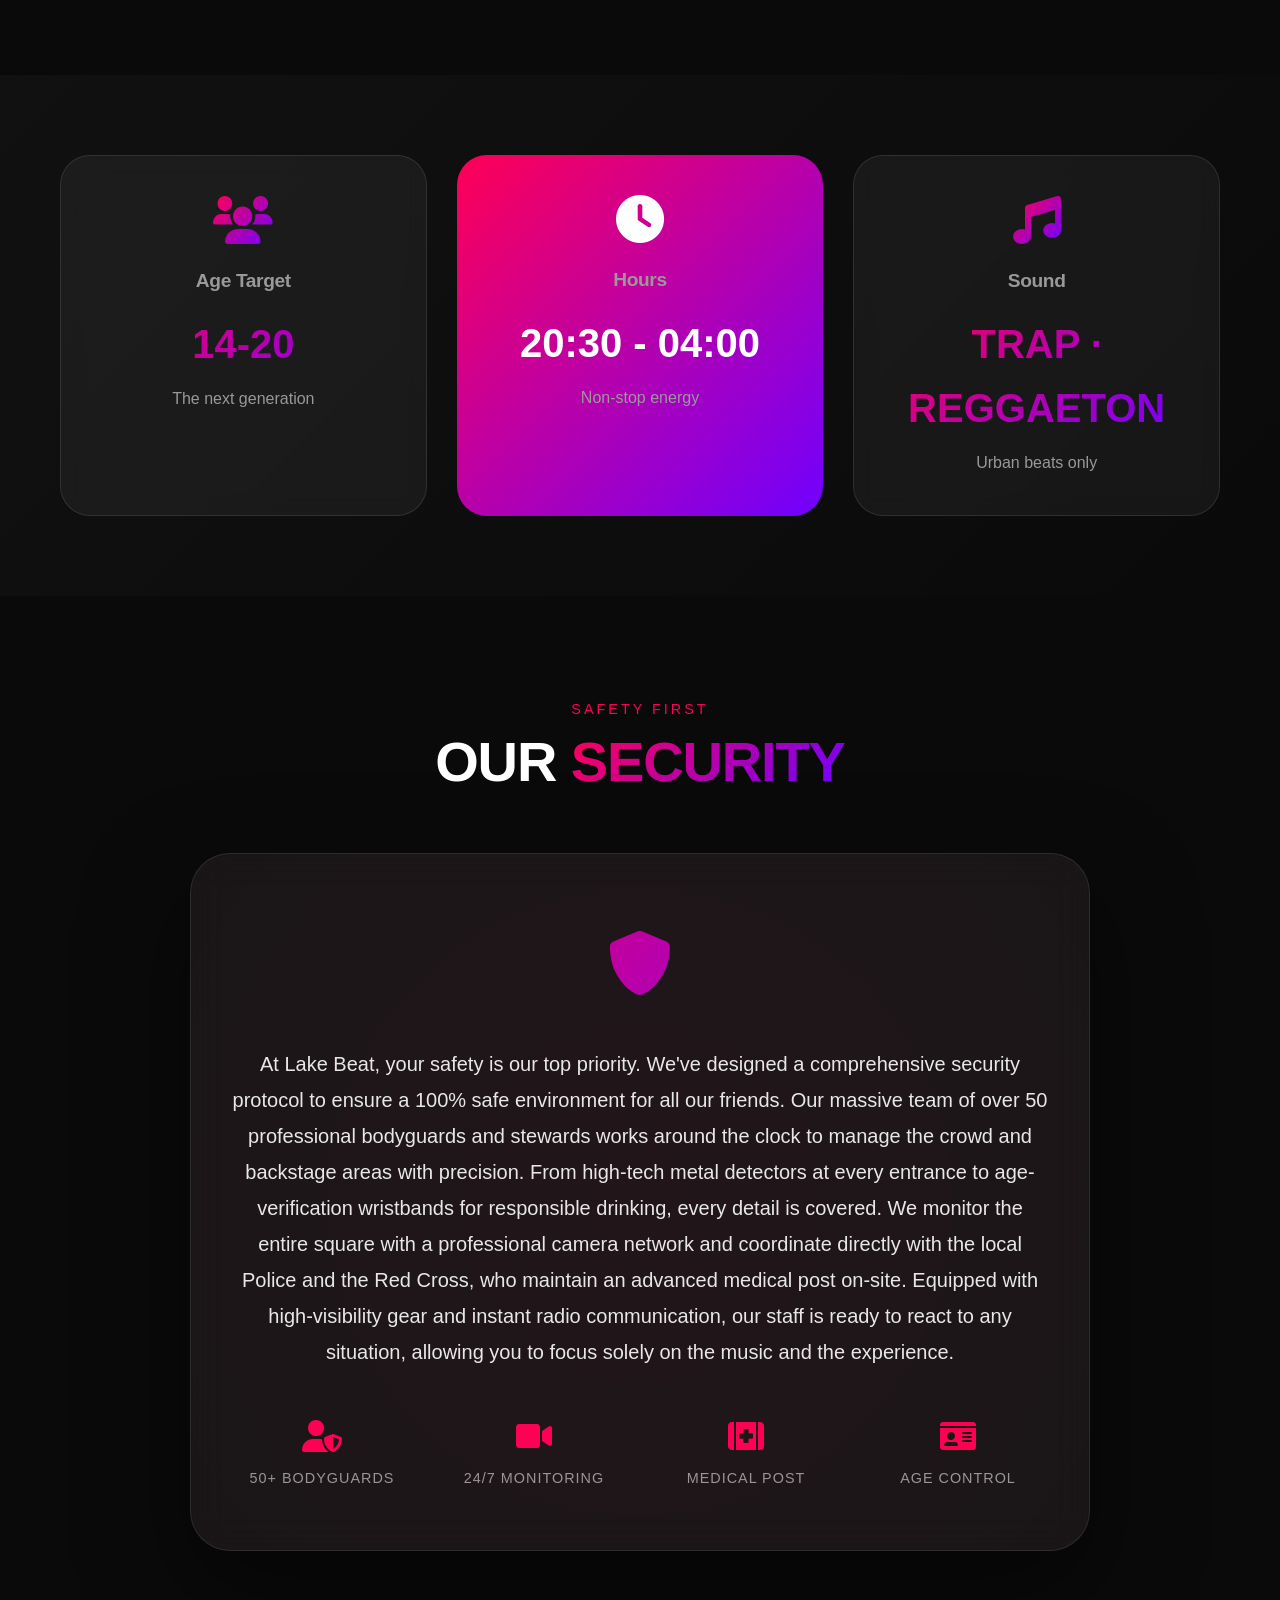
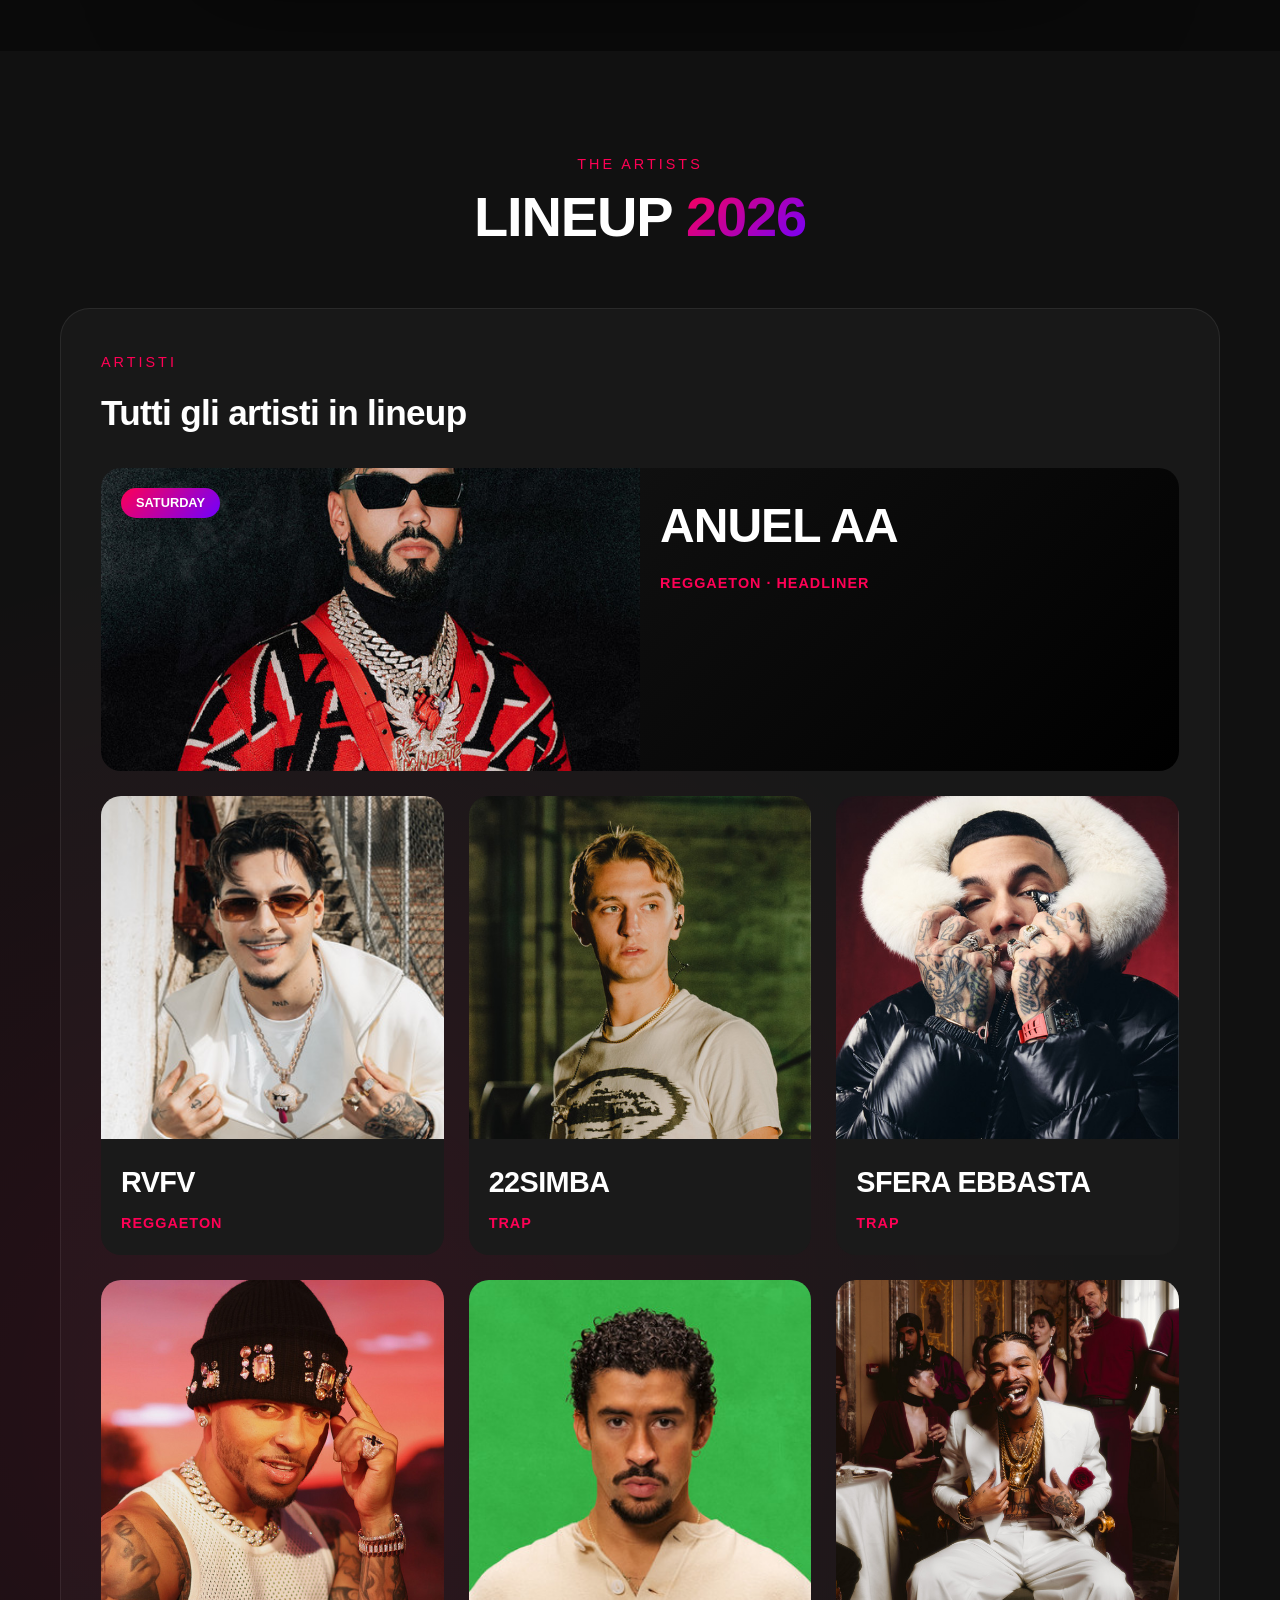
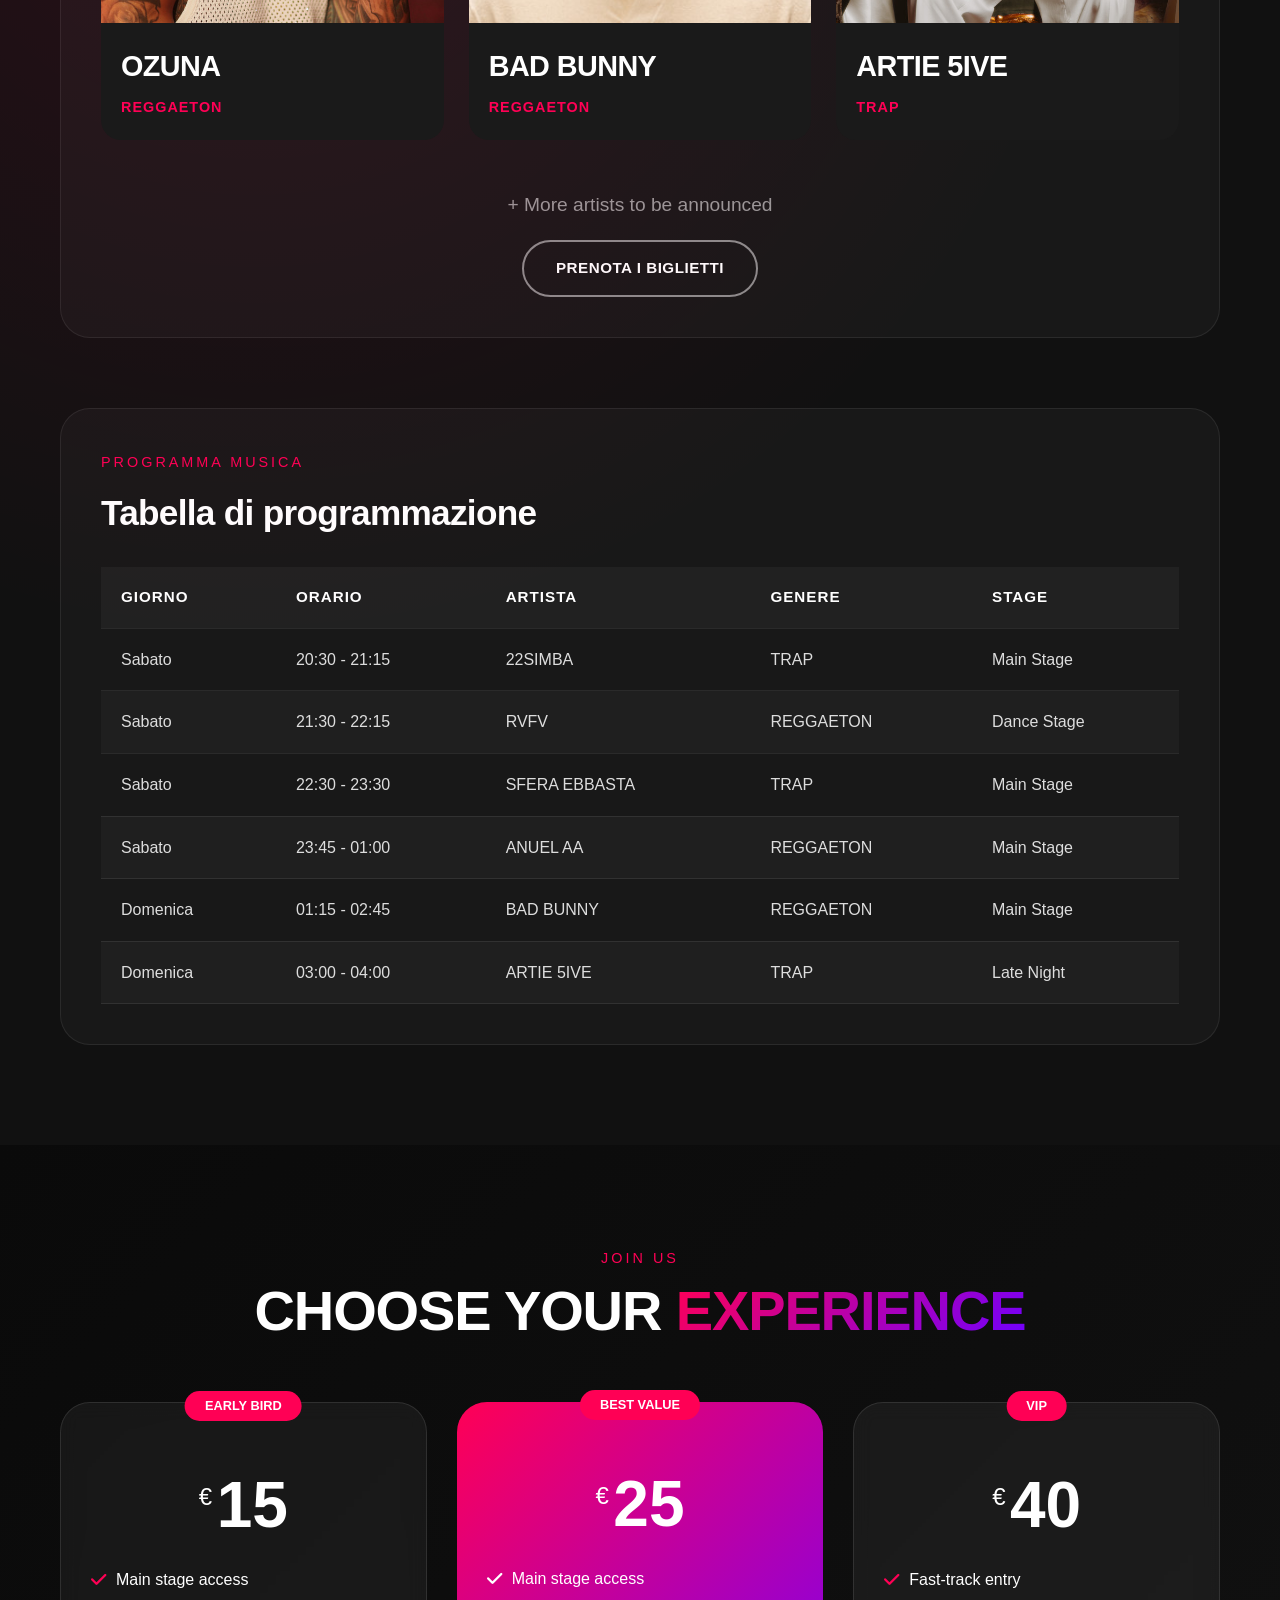
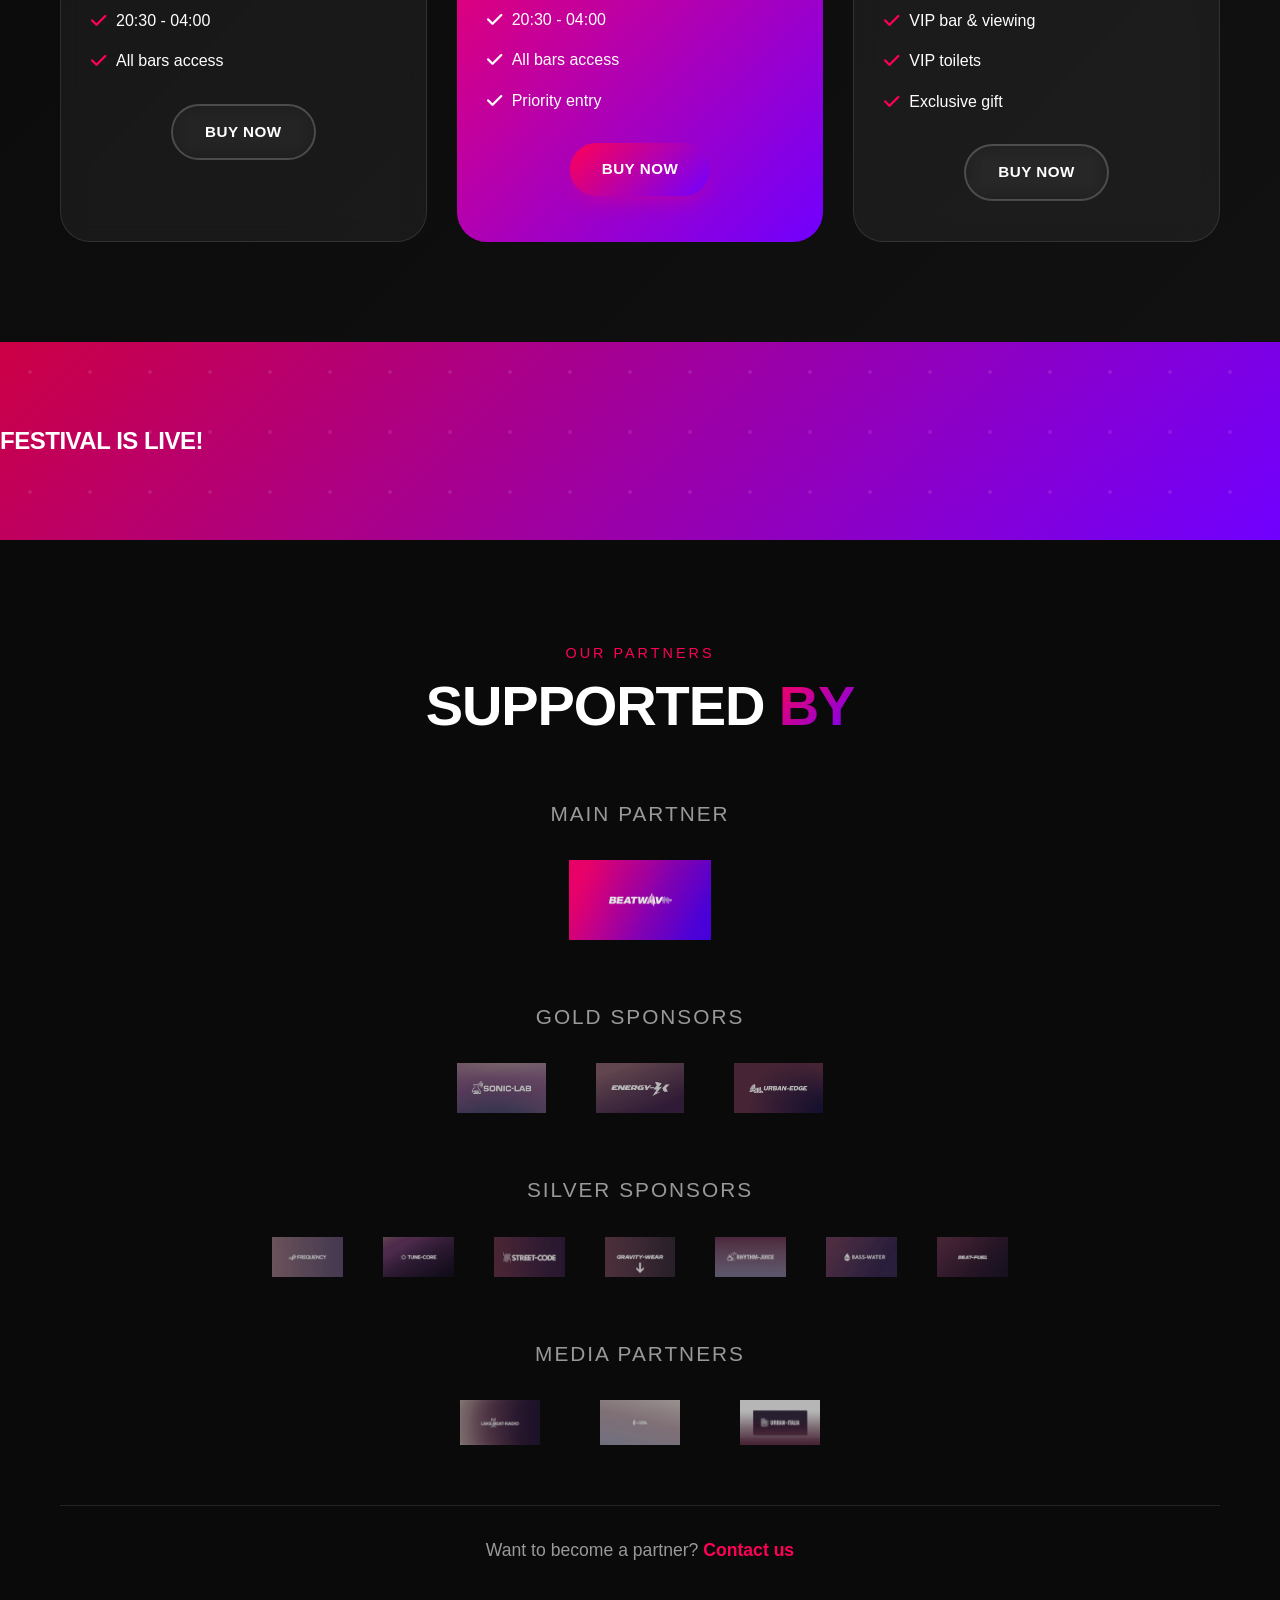
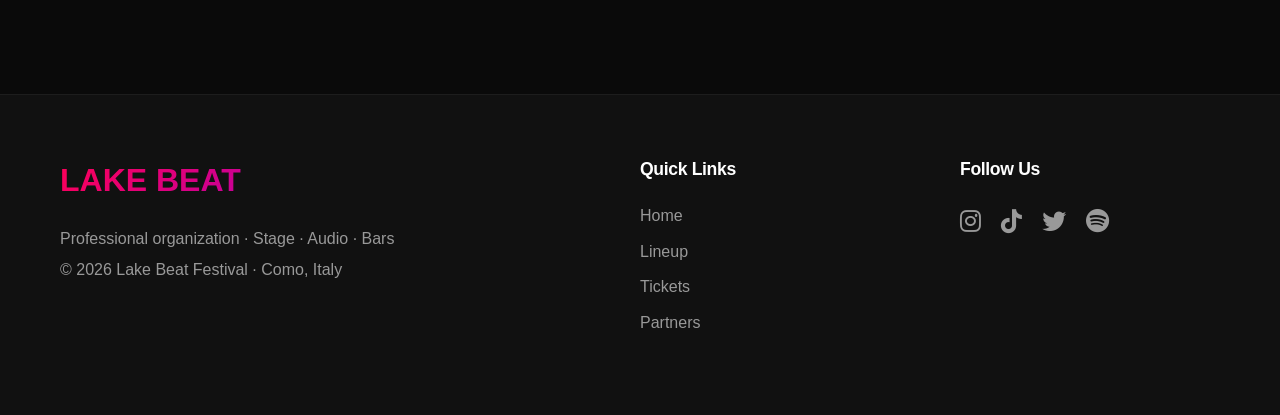
==== commit c5684b7e: "update della home" ====
--- a/index.html
+++ b/index.html
@@ -24,6 +24,7 @@
             <ul class="nav-links" id="navLinks">
                 <li><a href="#home" class="active">Home</a></li>
                 <li><a href="#lineup">Lineup</a></li>
+                <li><a href="#security">Security</a></li>
                 <li><a href="#tickets">Tickets</a></li>
                 <li class="nav-dropdown">
                     <a href="#" class="nav-dropdown-toggle">The Project</a>
@@ -112,9 +113,9 @@
                         <img src="images/hero/hero-piazza.jpg" alt="Piazza Cavour with stage" class="gallery-img">
                     </div>
                     <div class="gallery-thumbs">
-                        <div class="thumb active"></div>
-                        <div class="thumb"></div>
-                        <div class="thumb"></div>
+                        <button type="button" class="thumb active" data-image="images/hero/hero-piazza.jpg" data-alt="Piazza Cavour with stage - view 1" aria-label="Mostra vista 1"></button>
+                        <button type="button" class="thumb" data-image="images/hero/hero-piazza-2.png" data-alt="Piazza Cavour with stage - view 2" aria-label="Mostra vista 2"></button>
+                        <button type="button" class="thumb" data-image="images/hero/hero-piazza-3.png" data-alt="Piazza Cavour with stage - view 3" aria-label="Mostra vista 3"></button>
                     </div>
                 </div>
             </div>
@@ -153,6 +154,42 @@
         </div>
     </section>
 
+    <!-- SECURITY SECTION -->
+    <section id="security" class="security">
+        <div class="container">
+            <div class="section-header">
+                <span class="section-subtitle">SAFETY FIRST</span>
+                <h2 class="section-title">OUR <span class="gradient-text">SECURITY</span></h2>
+            </div>
+            <div class="security-content">
+                <div class="security-icon-main">
+                    <i class="fas fa-shield-alt"></i>
+                </div>
+                <div class="security-text">
+                    <p>At Lake Beat, your safety is our top priority. We've designed a comprehensive security protocol to ensure a 100% safe environment for all our friends. Our massive team of over 50 professional bodyguards and stewards works around the clock to manage the crowd and backstage areas with precision. From high-tech metal detectors at every entrance to age-verification wristbands for responsible drinking, every detail is covered. We monitor the entire square with a professional camera network and coordinate directly with the local Police and the Red Cross, who maintain an advanced medical post on-site. Equipped with high-visibility gear and instant radio communication, our staff is ready to react to any situation, allowing you to focus solely on the music and the experience.</p>
+                </div>
+                <div class="security-grid">
+                    <div class="security-item">
+                        <i class="fas fa-user-shield"></i>
+                        <span>50+ Bodyguards</span>
+                    </div>
+                    <div class="security-item">
+                        <i class="fas fa-video"></i>
+                        <span>24/7 Monitoring</span>
+                    </div>
+                    <div class="security-item">
+                        <i class="fas fa-first-aid"></i>
+                        <span>Medical Post</span>
+                    </div>
+                    <div class="security-item">
+                        <i class="fas fa-id-card"></i>
+                        <span>Age Control</span>
+                    </div>
+                </div>
+            </div>
+        </div>
+    </section>
+
     <!-- LINEUP SECTION -->
     <section id="lineup" class="lineup">
         <div class="container">
@@ -160,84 +197,157 @@
                 <span class="section-subtitle">THE ARTISTS</span>
                 <h2 class="section-title">LINEUP <span class="gradient-text">2026</span></h2>
             </div>
-            <div class="lineup-grid">
-                <div class="artist-card headliner">
-                    <div class="artist-image">
-                        <!-- FOTO ANUEL AA -->
-                        <img src="images/artists/anuel-aa.jpg" alt="Anuel AA">
-                        <div class="artist-overlay">
-                            <span class="artist-day">SATURDAY</span>
-                        </div>
-                    </div>
-                    <div class="artist-info">
-                        <h3>ANUEL AA</h3>
-                        <span class="artist-genre">REGGAETON · HEADLINER</span>
-                    </div>
-                </div>
-                <div class="artist-card">
-                    <div class="artist-image">
-                        <!-- FOTO RVFV -->
-                        <img src="images/artists/rvfv.jpg" alt="Rvfv">
-                    </div>
-                    <div class="artist-info">
-                        <h3>RVFV</h3>
-                        <span class="artist-genre">REGGAETON</span>
-                    </div>
-                </div>
-                <div class="artist-card">
-                    <div class="artist-image">
-                        <!-- FOTO 22simba -->
-                        <img src="images/artists/22simba.jpg" alt="22simba">
-                    </div>
-                    <div class="artist-info">
-                        <h3>22SIMBA</h3>
-                        <span class="artist-genre">TRAP</span>
-                    </div>
-                </div>
-                <div class="artist-card">
-                    <div class="artist-image">
-                        <!-- FOTO Sfera Ebbasta -->
-                        <img src="images/artists/sfera-ebbasta.jpg" alt="Sfera Ebbasta">
-                    </div>
-                    <div class="artist-info">
-                        <h3>SFERA EBBASTA</h3>
-                        <span class="artist-genre">TRAP</span>
-                    </div>
-                </div>
-                <div class="artist-card">
-                    <div class="artist-image">
-                        <!-- FOTO OZUNA -->
-                        <img src="images/artists/ozuna.jpg" alt="Ozuna">
-                    </div>
-                    <div class="artist-info">
-                        <h3>OZUNA</h3>
-                        <span class="artist-genre">REGGAETON</span>
-                    </div>
-                </div>
-                <div class="artist-card">
-                    <div class="artist-image">
-                        <!-- FOTO Bad Bunny -->
-                        <img src="images/artists/bad-bunny.jpg" alt="Bad Bunny">
-                    </div>
-                    <div class="artist-info">
-                        <h3>BAD BUNNY</h3>
-                        <span class="artist-genre">REGGAETON</span>
-                    </div>
-                </div>
-                <div class="artist-card">
-                    <div class="artist-image">
-                        <!-- FOTO Artie 5ive -->
-                        <img src="images/artists/artie-5ive.jpg" alt="Artie 5ive">
-                    </div>
-                    <div class="artist-info">
-                        <h3>ARTIE 5IVE</h3>
-                        <span class="artist-genre">TRAP</span>
-                    </div>
-                </div>
-            </div>
-            <div class="lineup-cta">
-                <p>+ More artists to be announced</p>
-                <a href="#" class="btn btn-outline-light">FULL SCHEDULE</a>
+
+            <div class="lineup-section">
+                <div class="lineup-subsection">
+                    <div class="subsection-header">
+                        <span class="section-subtitle">ARTISTI</span>
+                        <h3 class="subsection-title">Tutti gli artisti in lineup</h3>
+                    </div>
+                    <div class="lineup-grid">
+                        <div class="artist-card headliner">
+                            <div class="artist-image">
+                                <!-- FOTO ANUEL AA -->
+                                <img src="images/artists/anuel-aa.jpg" alt="Anuel AA">
+                                <div class="artist-overlay">
+                                    <span class="artist-day">SATURDAY</span>
+                                </div>
+                            </div>
+                            <div class="artist-info">
+                                <h3>ANUEL AA</h3>
+                                <span class="artist-genre">REGGAETON · HEADLINER</span>
+                            </div>
+                        </div>
+                        <div class="artist-card">
+                            <div class="artist-image">
+                                <!-- FOTO RVFV -->
+                                <img src="images/artists/rvfv.jpg" alt="Rvfv">
+                            </div>
+                            <div class="artist-info">
+                                <h3>RVFV</h3>
+                                <span class="artist-genre">REGGAETON</span>
+                            </div>
+                        </div>
+                        <div class="artist-card">
+                            <div class="artist-image">
+                                <!-- FOTO 22simba -->
+                                <img src="images/artists/22simba.jpg" alt="22simba">
+                            </div>
+                            <div class="artist-info">
+                                <h3>22SIMBA</h3>
+                                <span class="artist-genre">TRAP</span>
+                            </div>
+                        </div>
+                        <div class="artist-card">
+                            <div class="artist-image">
+                                <!-- FOTO Sfera Ebbasta -->
+                                <img src="images/artists/sfera-ebbasta.jpg" alt="Sfera Ebbasta">
+                            </div>
+                            <div class="artist-info">
+                                <h3>SFERA EBBASTA</h3>
+                                <span class="artist-genre">TRAP</span>
+                            </div>
+                        </div>
+                        <div class="artist-card">
+                            <div class="artist-image">
+                                <!-- FOTO OZUNA -->
+                                <img src="images/artists/ozuna.jpg" alt="Ozuna">
+                            </div>
+                            <div class="artist-info">
+                                <h3>OZUNA</h3>
+                                <span class="artist-genre">REGGAETON</span>
+                            </div>
+                        </div>
+                        <div class="artist-card">
+                            <div class="artist-image">
+                                <!-- FOTO Bad Bunny -->
+                                <img src="images/artists/bad-bunny.jpg" alt="Bad Bunny">
+                            </div>
+                            <div class="artist-info">
+                                <h3>BAD BUNNY</h3>
+                                <span class="artist-genre">REGGAETON</span>
+                            </div>
+                        </div>
+                        <div class="artist-card">
+                            <div class="artist-image">
+                                <!-- FOTO Artie 5ive -->
+                                <img src="images/artists/artie-5ive.jpg" alt="Artie 5ive">
+                            </div>
+                            <div class="artist-info">
+                                <h3>ARTIE 5IVE</h3>
+                                <span class="artist-genre">TRAP</span>
+                            </div>
+                        </div>
+                    </div>
+                    <div class="lineup-cta">
+                        <p>+ More artists to be announced</p>
+                        <a href="#tickets" class="btn btn-outline-light">PRENOTA I BIGLIETTI</a>
+                    </div>
+                </div>
+
+                <div class="lineup-subsection lineup-schedule">
+                    <div class="subsection-header">
+                        <span class="section-subtitle">PROGRAMMA MUSICA</span>
+                        <h3 class="subsection-title">Tabella di programmazione</h3>
+                    </div>
+                    <div class="schedule-wrapper">
+                        <table class="schedule-table">
+                            <thead>
+                                <tr>
+                                    <th>Giorno</th>
+                                    <th>Orario</th>
+                                    <th>Artista</th>
+                                    <th>Genere</th>
+                                    <th>Stage</th>
+                                </tr>
+                            </thead>
+                            <tbody>
+                                <tr>
+                                    <td>Sabato</td>
+                                    <td>20:30 - 21:15</td>
+                                    <td>22SIMBA</td>
+                                    <td>TRAP</td>
+                                    <td>Main Stage</td>
+                                </tr>
+                                <tr>
+                                    <td>Sabato</td>
+                                    <td>21:30 - 22:15</td>
+                                    <td>RVFV</td>
+                                    <td>REGGAETON</td>
+                                    <td>Dance Stage</td>
+                                </tr>
+                                <tr>
+                                    <td>Sabato</td>
+                                    <td>22:30 - 23:30</td>
+                                    <td>SFERA EBBASTA</td>
+                                    <td>TRAP</td>
+                                    <td>Main Stage</td>
+                                </tr>
+                                <tr>
+                                    <td>Sabato</td>
+                                    <td>23:45 - 01:00</td>
+                                    <td>ANUEL AA</td>
+                                    <td>REGGAETON</td>
+                                    <td>Main Stage</td>
+                                </tr>
+                                <tr>
+                                    <td>Domenica</td>
+                                    <td>01:15 - 02:45</td>
+                                    <td>BAD BUNNY</td>
+                                    <td>REGGAETON</td>
+                                    <td>Main Stage</td>
+                                </tr>
+                                <tr>
+                                    <td>Domenica</td>
+                                    <td>03:00 - 04:00</td>
+                                    <td>ARTIE 5IVE</td>
+                                    <td>TRAP</td>
+                                    <td>Late Night</td>
+                                </tr>
+                            </tbody>
+                        </table>
+                    </div>
+                </div>
             </div>
         </div>
     </section>
--- a/css/style.css
+++ b/css/style.css
@@ -536,16 +536,35 @@
 .thumb {
     width: 60px;
     height: 60px;
-    background: var(--glass-bg);
+    background: var(--glass-bg) center/cover no-repeat;
     border: 1px solid var(--glass-border);
     border-radius: 10px;
     cursor: pointer;
-    transition: all 0.3s;
+    transition: all 0.3s ease, transform 0.3s ease;
+    outline: none;
+}
+
+.thumb:hover,
+.thumb:focus {
+    transform: scale(1.05);
+    border-color: rgba(255, 255, 255, 0.7);
 }
 
 .thumb.active {
     border-color: var(--primary);
     transform: scale(1.1);
+}
+
+.gallery-img {
+    width: 100%;
+    height: auto;
+    display: block;
+    transition: transform 0.5s ease, opacity 0.4s ease;
+    object-fit: cover;
+}
+
+.gallery-img.fade {
+    opacity: 0;
 }
 
 /* VIBE SECTION MODERNA */
@@ -615,6 +634,78 @@
 }
 
 .vibe-label {
+    color: var(--text-gray);
+}
+
+/* SECURITY SECTION MODERNA */
+.security {
+    padding: 100px 0;
+    background: var(--bg-dark);
+}
+
+.security-content {
+    max-width: 900px;
+    margin: 0 auto;
+    text-align: center;
+    background: var(--glass-bg);
+    padding: 60px 40px;
+    border-radius: 40px;
+    border: 1px solid var(--glass-border);
+    backdrop-filter: blur(20px);
+    box-shadow: 0 40px 100px rgba(0,0,0,0.5);
+    position: relative;
+    overflow: hidden;
+}
+
+.security-content:before {
+    content: '';
+    position: absolute;
+    top: -50%;
+    left: -50%;
+    width: 200%;
+    height: 200%;
+    background: radial-gradient(circle at center, rgba(255,0,85,0.05) 0%, transparent 70%);
+    pointer-events: none;
+}
+
+.security-icon-main {
+    font-size: 4rem;
+    background: var(--gradient);
+    -webkit-background-clip: text;
+    -webkit-text-fill-color: transparent;
+    margin-bottom: 30px;
+}
+
+.security-text {
+    font-size: 1.25rem;
+    line-height: 1.8;
+    color: rgba(255, 255, 255, 0.9);
+    position: relative;
+    z-index: 1;
+}
+
+.security-grid {
+    display: grid;
+    grid-template-columns: repeat(4, 1fr);
+    gap: 30px;
+    margin-top: 50px;
+}
+
+.security-item {
+    text-align: center;
+}
+
+.security-item i {
+    font-size: 2rem;
+    color: var(--primary);
+    margin-bottom: 15px;
+}
+
+.security-item span {
+    display: block;
+    font-size: 0.9rem;
+    text-transform: uppercase;
+    letter-spacing: 1px;
     color: var(--text-gray);
 }
 
@@ -726,6 +817,65 @@
     font-size: 1.2rem;
     color: var(--text-gray);
     margin-bottom: 20px;
+}
+
+.lineup-section {
+    display: grid;
+    gap: 70px;
+}
+
+.lineup-subsection {
+    background: rgba(255, 255, 255, 0.03);
+    border: 1px solid rgba(255, 255, 255, 0.08);
+    border-radius: 30px;
+    padding: 40px;
+}
+
+.subsection-header {
+    margin-bottom: 35px;
+}
+
+.subsection-title {
+    font-size: 2.2rem;
+    margin-top: 10px;
+    line-height: 1.1;
+}
+
+.schedule-wrapper {
+    overflow-x: auto;
+}
+
+.schedule-table {
+    width: 100%;
+    border-collapse: collapse;
+    min-width: 650px;
+}
+
+.schedule-table th,
+.schedule-table td {
+    padding: 18px 20px;
+    text-align: left;
+    border-bottom: 1px solid rgba(255, 255, 255, 0.08);
+}
+
+.schedule-table th {
+    color: #ffffff;
+    font-size: 0.95rem;
+    letter-spacing: 1px;
+    text-transform: uppercase;
+    background: rgba(255, 255, 255, 0.04);
+}
+
+.schedule-table tbody tr:nth-child(even) {
+    background: rgba(255, 255, 255, 0.03);
+}
+
+.schedule-table tbody tr:hover {
+    background: rgba(255, 0, 85, 0.08);
+}
+
+.schedule-table td {
+    color: rgba(255, 255, 255, 0.85);
 }
 
 /* TICKETS SECTION MODERNA */
@@ -1250,6 +1400,7 @@
     .ticket-grid,
     .footer-grid,
     .app-content,
+    .security-grid,
     .location-grid {
         grid-template-columns: 1fr;
     }
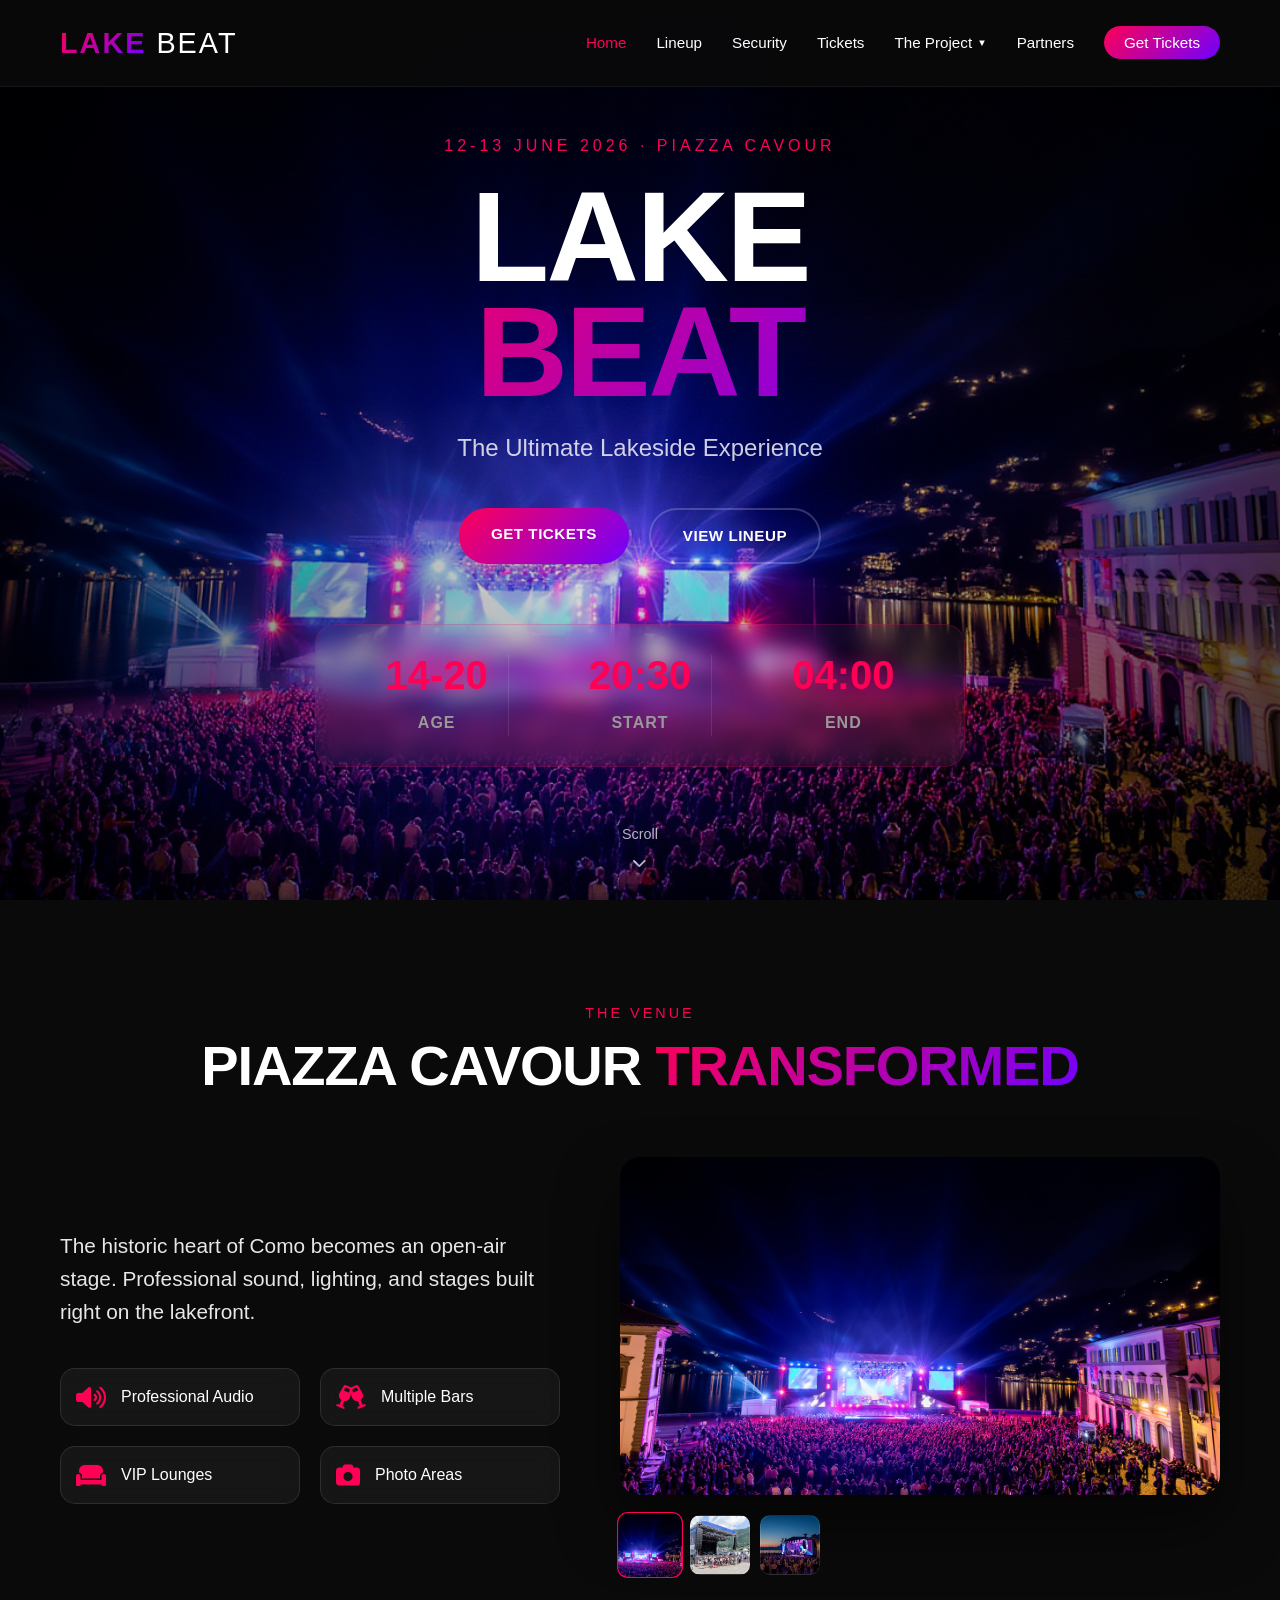
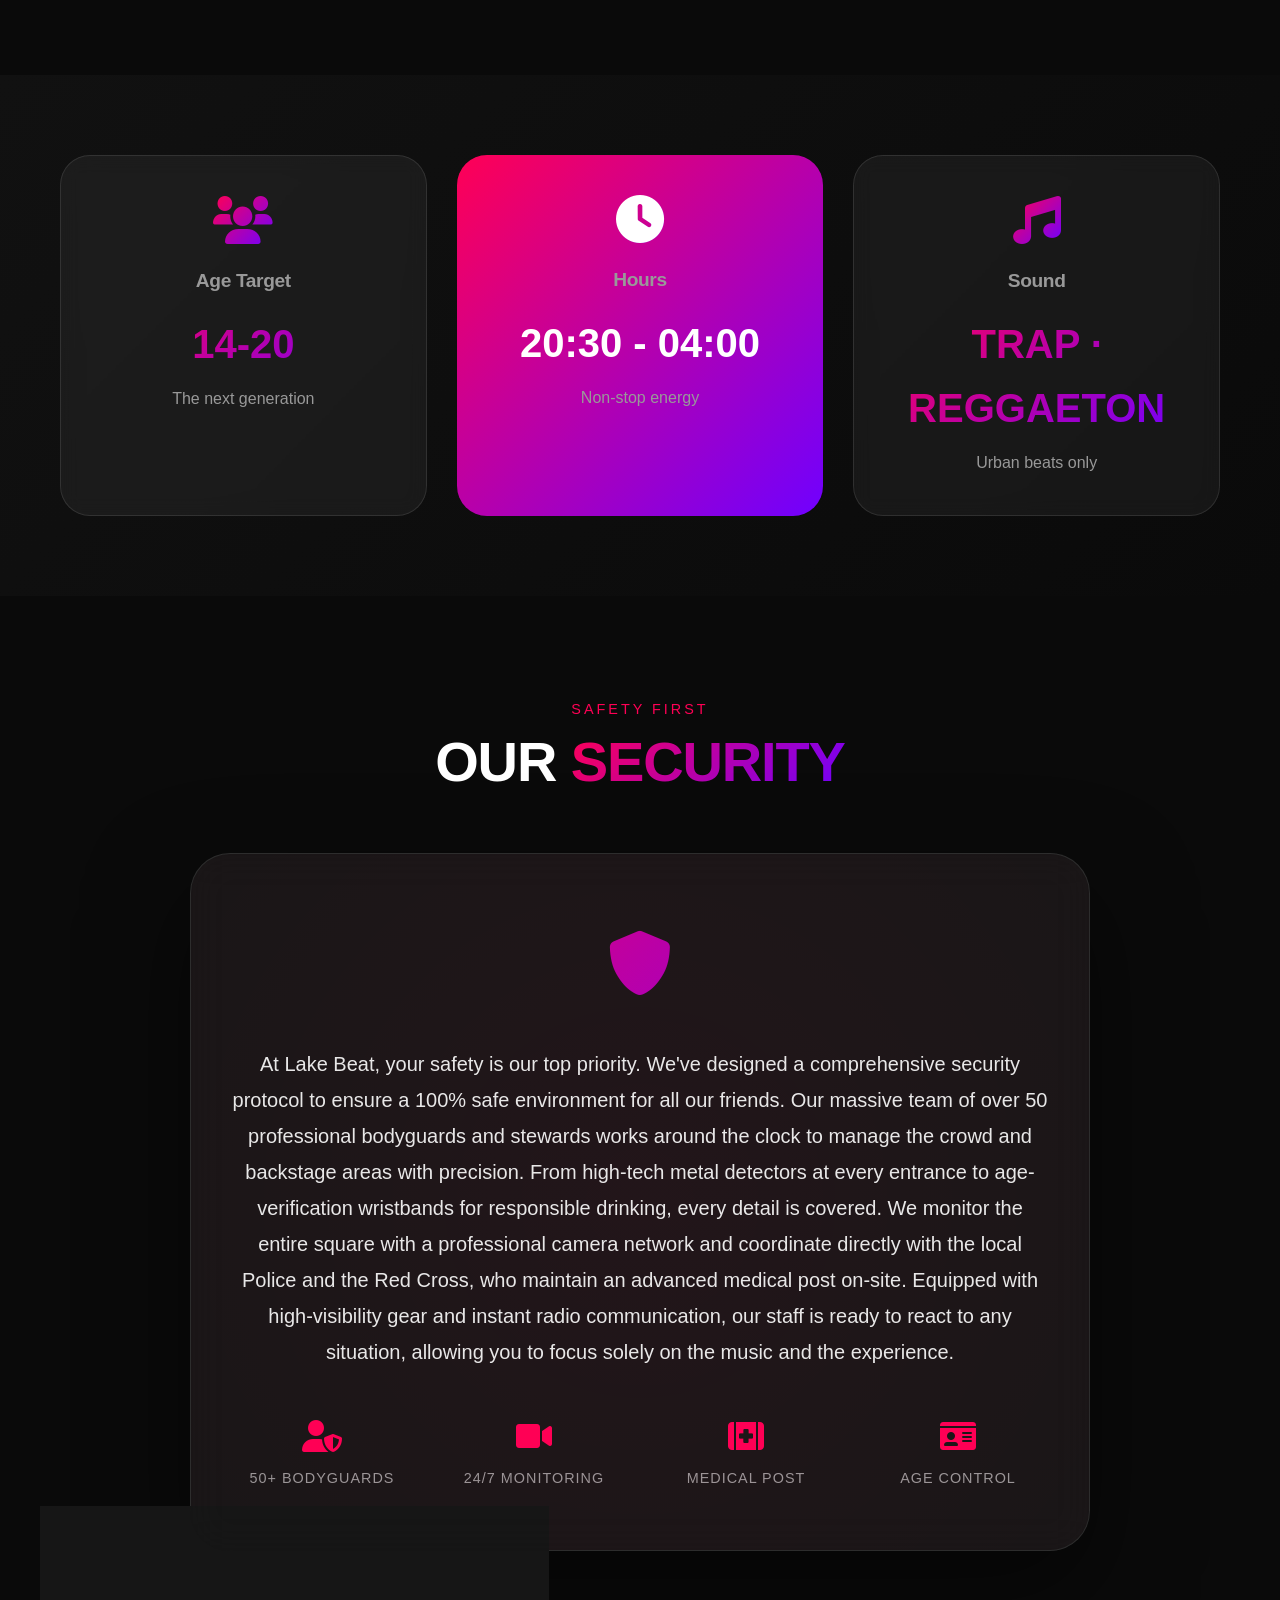
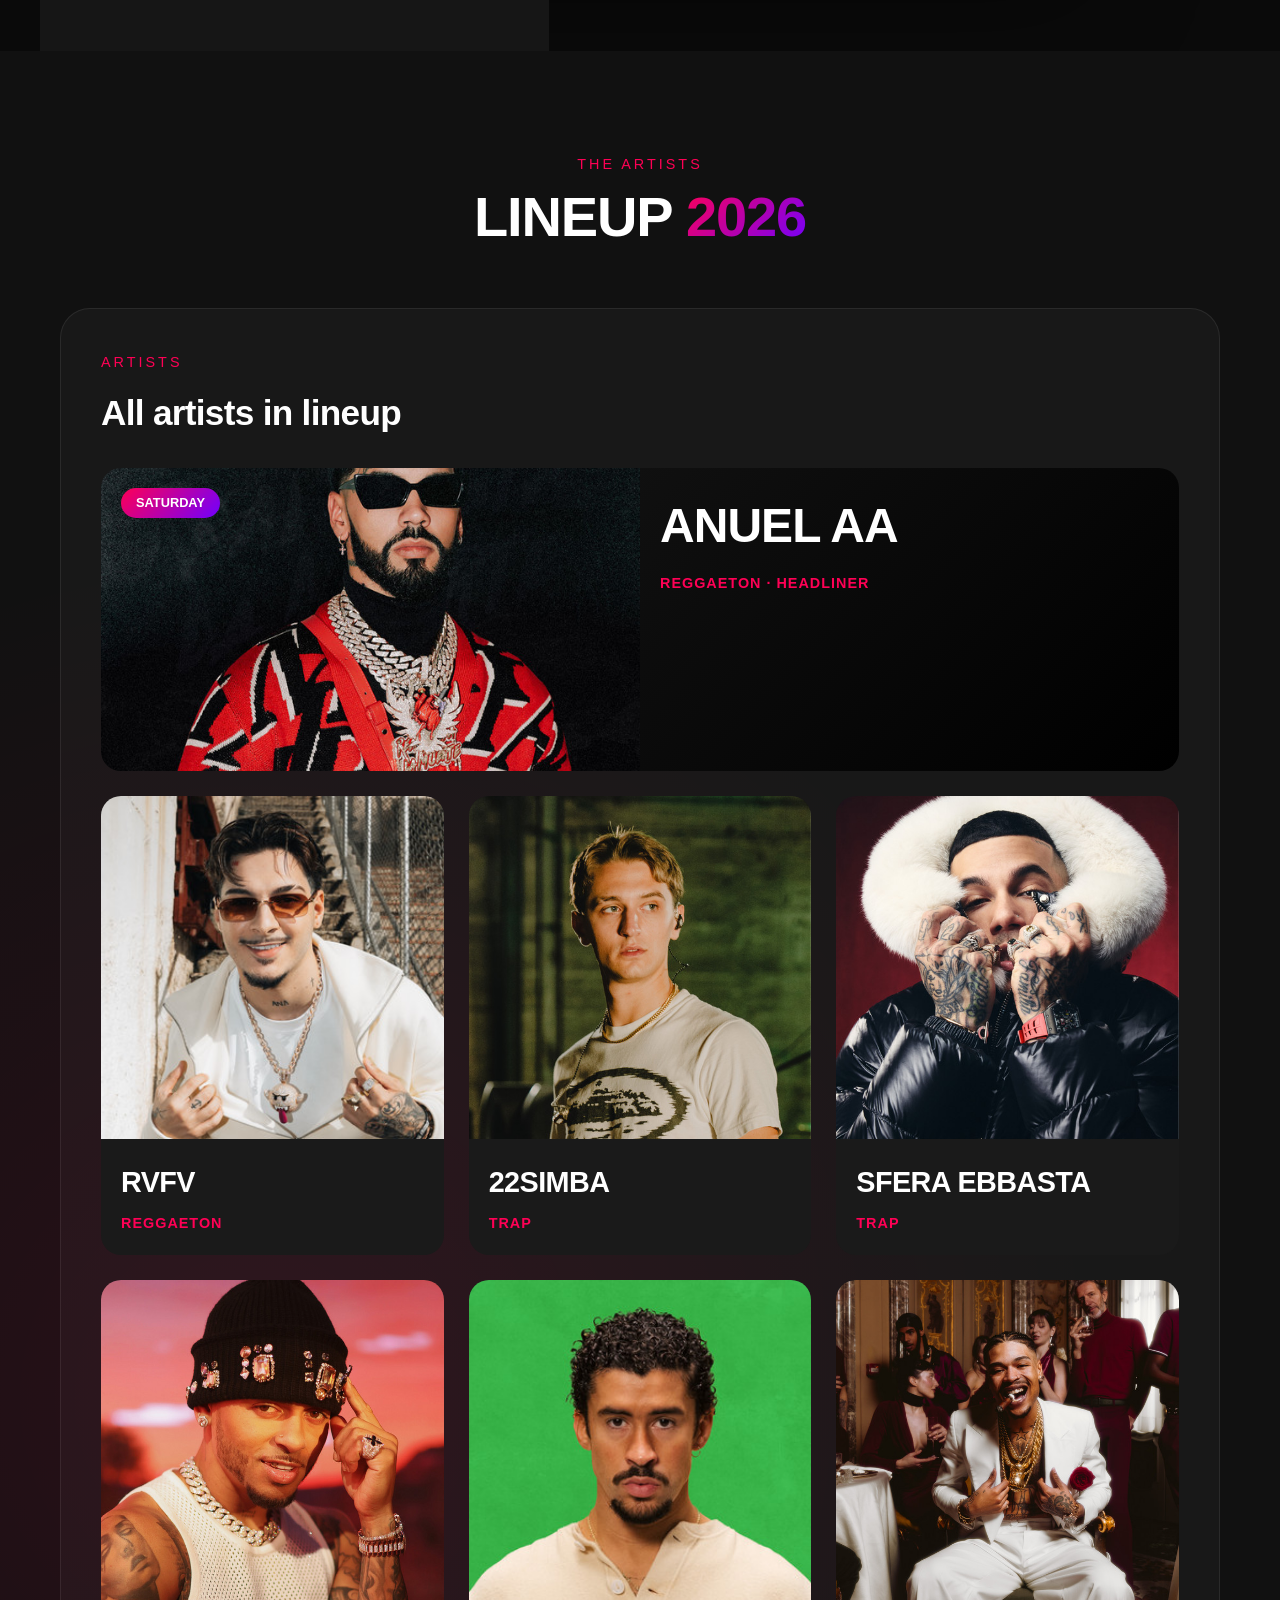
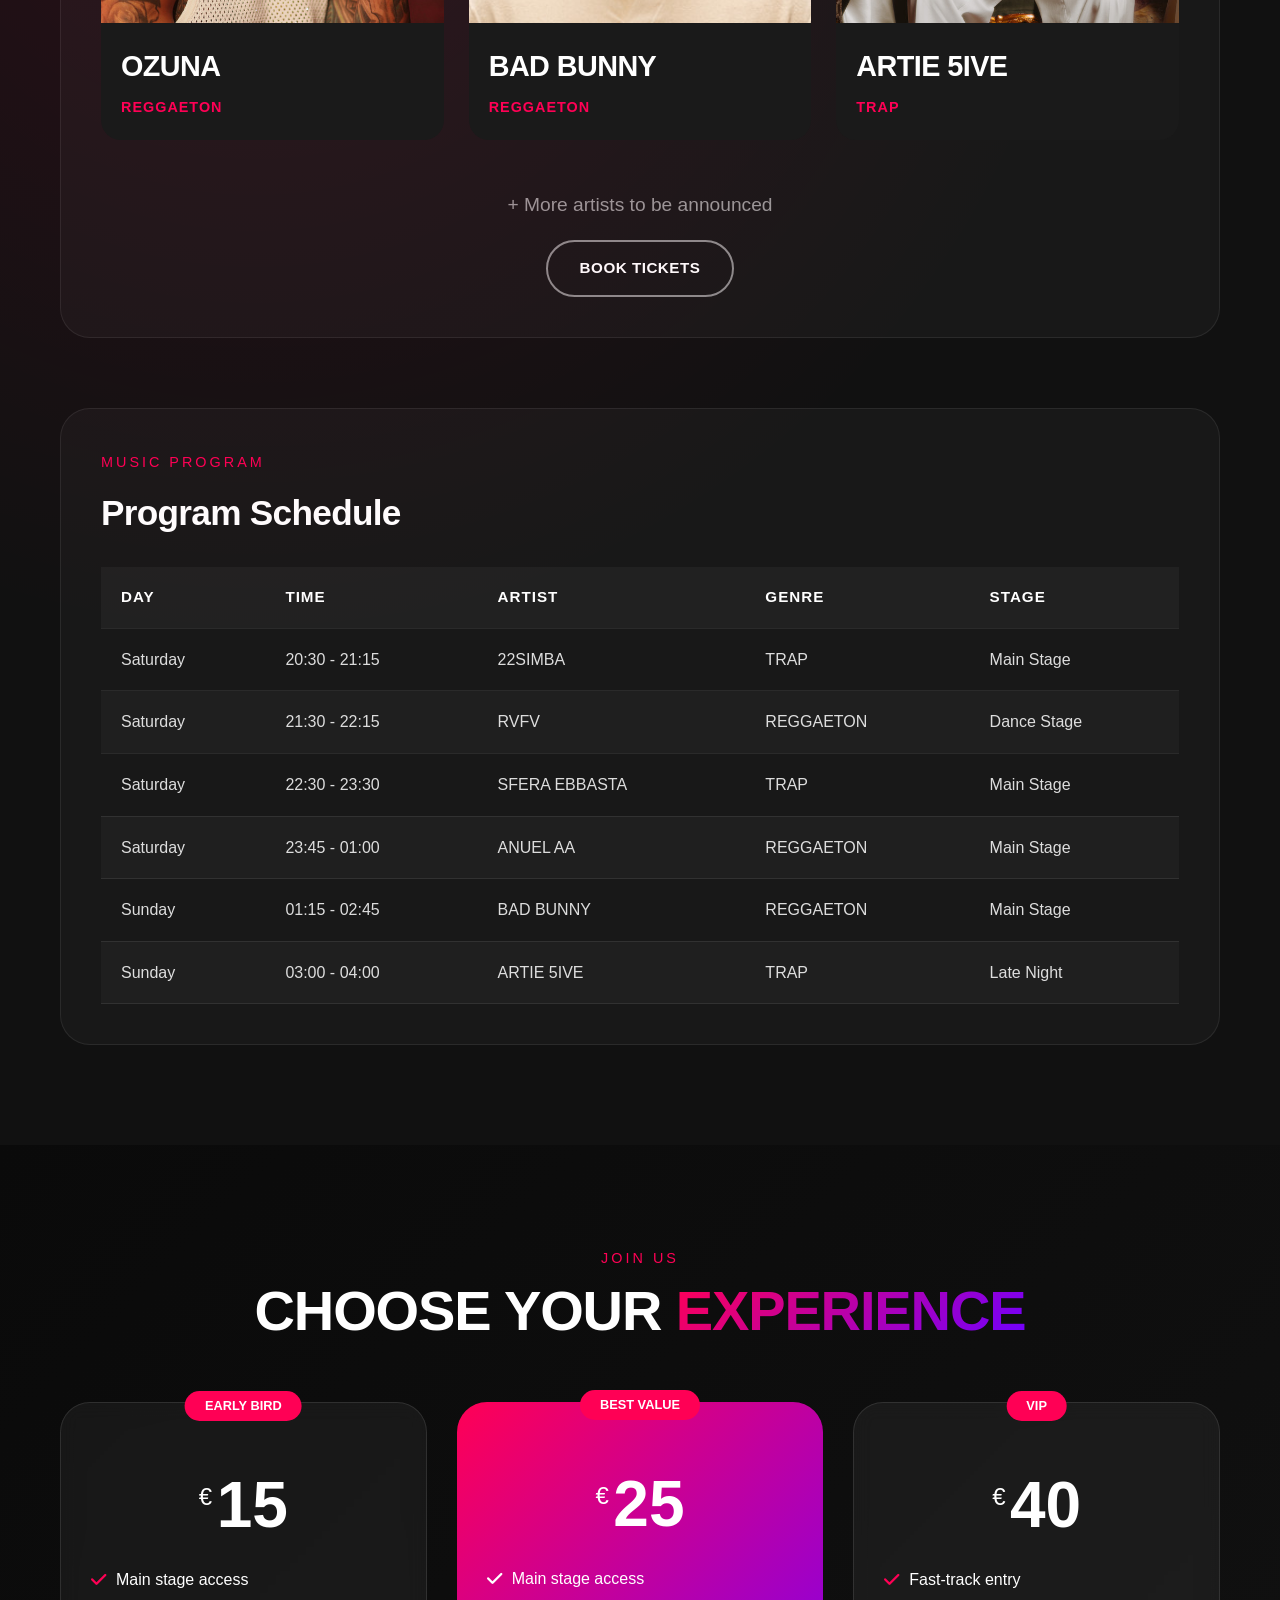
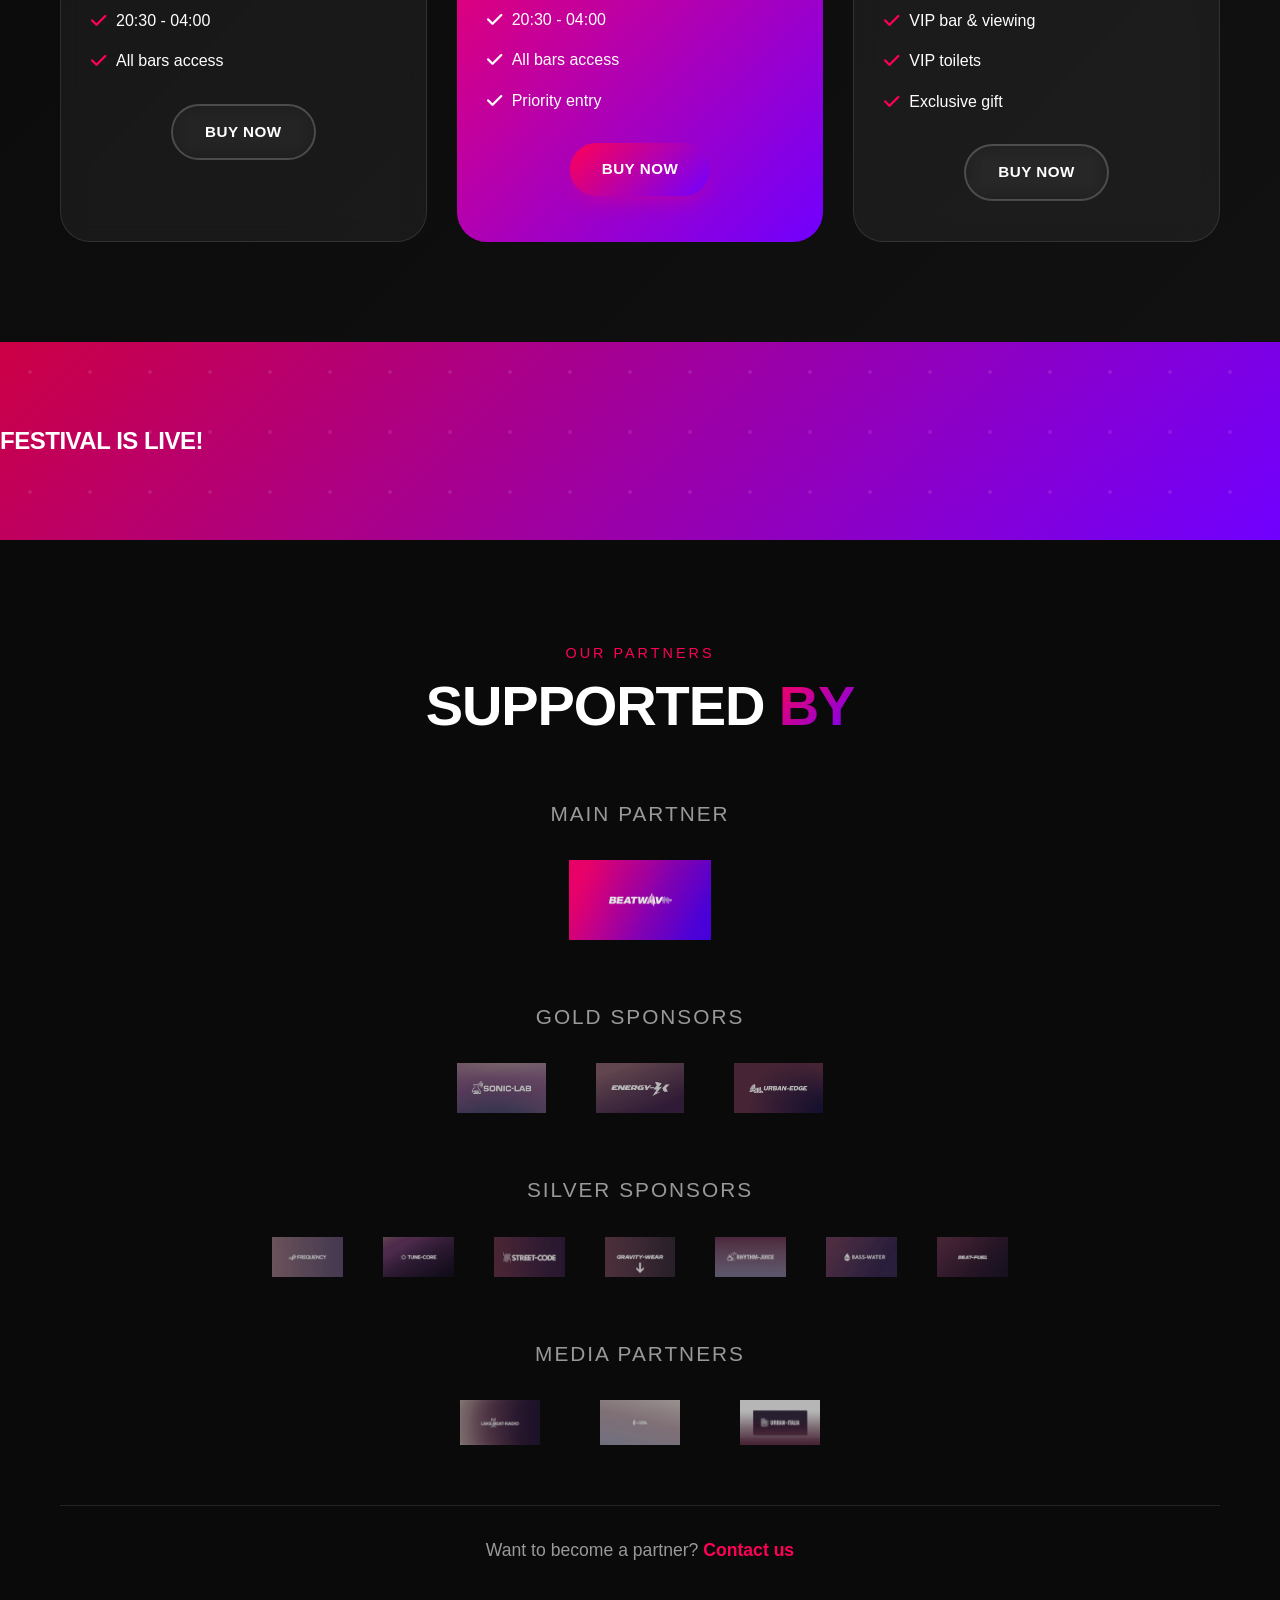
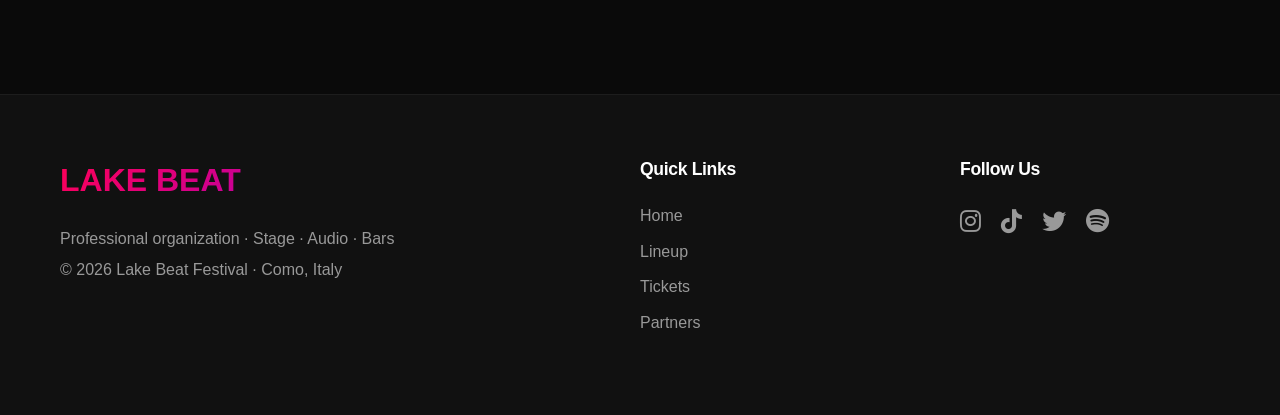
==== commit 159866f7: "update index.html and style.css" ====
--- a/index.html
+++ b/index.html
@@ -12,7 +12,7 @@
 
 <body>
 
-    <!-- NAVBAR MODERNA -->
+    <!-- MODERN NAVBAR -->
     <nav class="navbar">
         <div class="nav-container">
             <div class="logo">
@@ -77,7 +77,7 @@
         </div>
     </section>
 
-    <!-- LOCATION SECTION CON FOTO -->
+    <!-- LOCATION SECTION WITH IMAGES -->
     <section class="location">
         <div class="container">
             <div class="section-header">
@@ -109,13 +109,13 @@
                 </div>
                 <div class="location-gallery">
                     <div class="gallery-main">
-                        <!-- FOTO PIAZZA CAVOUR CON PALCO -->
+                        <!-- PIAZZA CAVOUR WITH STAGE IMAGE -->
                         <img src="images/hero/hero-piazza.jpg" alt="Piazza Cavour with stage" class="gallery-img">
                     </div>
                     <div class="gallery-thumbs">
-                        <button type="button" class="thumb active" data-image="images/hero/hero-piazza.jpg" data-alt="Piazza Cavour with stage - view 1" aria-label="Mostra vista 1"></button>
-                        <button type="button" class="thumb" data-image="images/hero/hero-piazza-2.png" data-alt="Piazza Cavour with stage - view 2" aria-label="Mostra vista 2"></button>
-                        <button type="button" class="thumb" data-image="images/hero/hero-piazza-3.png" data-alt="Piazza Cavour with stage - view 3" aria-label="Mostra vista 3"></button>
+                        <button type="button" class="thumb active" data-image="images/hero/hero-piazza.jpg" data-alt="Piazza Cavour with stage - view 1" aria-label="Show view 1"></button>
+                        <button type="button" class="thumb" data-image="images/hero/hero-piazza-2.png" data-alt="Piazza Cavour with stage - view 2" aria-label="Show view 2"></button>
+                        <button type="button" class="thumb" data-image="images/hero/hero-piazza-3.png" data-alt="Piazza Cavour with stage - view 3" aria-label="Show view 3"></button>
                     </div>
                 </div>
             </div>
@@ -201,13 +201,13 @@
             <div class="lineup-section">
                 <div class="lineup-subsection">
                     <div class="subsection-header">
-                        <span class="section-subtitle">ARTISTI</span>
-                        <h3 class="subsection-title">Tutti gli artisti in lineup</h3>
+                        <span class="section-subtitle">ARTISTS</span>
+                        <h3 class="subsection-title">All artists in lineup</h3>
                     </div>
                     <div class="lineup-grid">
                         <div class="artist-card headliner">
                             <div class="artist-image">
-                                <!-- FOTO ANUEL AA -->
+                                <!-- ANUEL AA IMAGE -->
                                 <img src="images/artists/anuel-aa.jpg" alt="Anuel AA">
                                 <div class="artist-overlay">
                                     <span class="artist-day">SATURDAY</span>
@@ -220,7 +220,7 @@
                         </div>
                         <div class="artist-card">
                             <div class="artist-image">
-                                <!-- FOTO RVFV -->
+                                <!-- RVFV IMAGE -->
                                 <img src="images/artists/rvfv.jpg" alt="Rvfv">
                             </div>
                             <div class="artist-info">
@@ -230,7 +230,7 @@
                         </div>
                         <div class="artist-card">
                             <div class="artist-image">
-                                <!-- FOTO 22simba -->
+                                <!-- 22SIMBA IMAGE -->
                                 <img src="images/artists/22simba.jpg" alt="22simba">
                             </div>
                             <div class="artist-info">
@@ -240,7 +240,7 @@
                         </div>
                         <div class="artist-card">
                             <div class="artist-image">
-                                <!-- FOTO Sfera Ebbasta -->
+                                <!-- SFERA EBBASTA IMAGE -->
                                 <img src="images/artists/sfera-ebbasta.jpg" alt="Sfera Ebbasta">
                             </div>
                             <div class="artist-info">
@@ -250,7 +250,7 @@
                         </div>
                         <div class="artist-card">
                             <div class="artist-image">
-                                <!-- FOTO OZUNA -->
+                                <!-- OZUNA IMAGE -->
                                 <img src="images/artists/ozuna.jpg" alt="Ozuna">
                             </div>
                             <div class="artist-info">
@@ -260,7 +260,7 @@
                         </div>
                         <div class="artist-card">
                             <div class="artist-image">
-                                <!-- FOTO Bad Bunny -->
+                                <!-- BAD BUNNY IMAGE -->
                                 <img src="images/artists/bad-bunny.jpg" alt="Bad Bunny">
                             </div>
                             <div class="artist-info">
@@ -270,7 +270,7 @@
                         </div>
                         <div class="artist-card">
                             <div class="artist-image">
-                                <!-- FOTO Artie 5ive -->
+                                <!-- ARTIE 5IVE IMAGE -->
                                 <img src="images/artists/artie-5ive.jpg" alt="Artie 5ive">
                             </div>
                             <div class="artist-info">
@@ -281,64 +281,64 @@
                     </div>
                     <div class="lineup-cta">
                         <p>+ More artists to be announced</p>
-                        <a href="#tickets" class="btn btn-outline-light">PRENOTA I BIGLIETTI</a>
+                        <a href="#tickets" class="btn btn-outline-light">BOOK TICKETS</a>
                     </div>
                 </div>
 
                 <div class="lineup-subsection lineup-schedule">
                     <div class="subsection-header">
-                        <span class="section-subtitle">PROGRAMMA MUSICA</span>
-                        <h3 class="subsection-title">Tabella di programmazione</h3>
+                        <span class="section-subtitle">MUSIC PROGRAM</span>
+                        <h3 class="subsection-title">Program Schedule</h3>
                     </div>
                     <div class="schedule-wrapper">
                         <table class="schedule-table">
                             <thead>
                                 <tr>
-                                    <th>Giorno</th>
-                                    <th>Orario</th>
-                                    <th>Artista</th>
-                                    <th>Genere</th>
+                                    <th>Day</th>
+                                    <th>Time</th>
+                                    <th>Artist</th>
+                                    <th>Genre</th>
                                     <th>Stage</th>
                                 </tr>
                             </thead>
                             <tbody>
                                 <tr>
-                                    <td>Sabato</td>
+                                    <td>Saturday</td>
                                     <td>20:30 - 21:15</td>
                                     <td>22SIMBA</td>
                                     <td>TRAP</td>
                                     <td>Main Stage</td>
                                 </tr>
                                 <tr>
-                                    <td>Sabato</td>
+                                    <td>Saturday</td>
                                     <td>21:30 - 22:15</td>
                                     <td>RVFV</td>
                                     <td>REGGAETON</td>
                                     <td>Dance Stage</td>
                                 </tr>
                                 <tr>
-                                    <td>Sabato</td>
+                                    <td>Saturday</td>
                                     <td>22:30 - 23:30</td>
                                     <td>SFERA EBBASTA</td>
                                     <td>TRAP</td>
                                     <td>Main Stage</td>
                                 </tr>
                                 <tr>
-                                    <td>Sabato</td>
+                                    <td>Saturday</td>
                                     <td>23:45 - 01:00</td>
                                     <td>ANUEL AA</td>
                                     <td>REGGAETON</td>
                                     <td>Main Stage</td>
                                 </tr>
                                 <tr>
-                                    <td>Domenica</td>
+                                    <td>Sunday</td>
                                     <td>01:15 - 02:45</td>
                                     <td>BAD BUNNY</td>
                                     <td>REGGAETON</td>
                                     <td>Main Stage</td>
                                 </tr>
                                 <tr>
-                                    <td>Domenica</td>
+                                    <td>Sunday</td>
                                     <td>03:00 - 04:00</td>
                                     <td>ARTIE 5IVE</td>
                                     <td>TRAP</td>
@@ -434,7 +434,7 @@
         </div>
     </section>
 
-    <!-- SPONSOR SECTION - VERSIONE PULITA E LEGGIBILE -->
+    <!-- SPONSOR SECTION - CLEAN & READABLE VERSION -->
     <section id="sponsors" class="sponsors-clean">
         <div class="container">
             <div class="section-header">
@@ -442,7 +442,7 @@
                 <h2 class="section-title">SUPPORTED <span class="gradient-text">BY</span></h2>
             </div>
 
-            <!-- MAIN SPONSOR (in alto) -->
+            <!-- MAIN SPONSOR (top) -->
             <div class="main-sponsor-clean">
                 <h3>MAIN PARTNER</h3>
                 <div class="main-logo">
@@ -450,7 +450,7 @@
                 </div>
             </div>
 
-            <!-- GOLD SPONSORS (griglia semplice) -->
+            <!-- GOLD SPONSORS (simple grid) -->
             <div class="sponsor-row">
                 <h3>GOLD SPONSORS</h3>
                 <div class="sponsor-grid-clean">
@@ -460,7 +460,7 @@
                 </div>
             </div>
 
-            <!-- SILVER SPONSORS (griglia più fitta) -->
+            <!-- SILVER SPONSORS (denser grid) -->
             <div class="sponsor-row">
                 <h3>SILVER SPONSORS</h3>
                 <div class="sponsor-grid-clean small">
@@ -484,7 +484,7 @@
                 </div>
             </div>
 
-            <!-- PARTNER CTA semplice -->
+            <!-- SIMPLE PARTNER CTA -->
             <div class="partner-cta-clean">
                 <p>Want to become a partner? <a href="#">Contact us</a></p>
             </div>
--- a/css/style.css
+++ b/css/style.css
@@ -129,7 +129,7 @@
     font-size: 1.1rem;
 }
 
-/* NAVBAR MODERNA */
+/* MODERN NAVBAR */
 .navbar {
     position: fixed;
     top: 0;
@@ -1039,13 +1039,13 @@
     opacity: 0.8;
 }
 
-/* ===== SPONSOR SECTION - VERSIONE PULITA ===== */
+/* ===== SPONSOR SECTION - CLEAN VERSION ===== */
 .sponsors-clean {
     padding: 100px 0;
     background: var(--bg-dark);
 }
 
-/* Titoli delle categorie */
+/* Category titles */
 .sponsor-row h3,
 .main-sponsor-clean h3 {
     text-align: center;
@@ -1079,7 +1079,7 @@
     opacity: 1;
 }
 
-/* Griglie sponsor */
+/* Sponsor grids */
 .sponsor-grid-clean {
     display: flex;
     flex-wrap: wrap;
@@ -1120,7 +1120,7 @@
     transform: scale(1.05);
 }
 
-/* Partner CTA semplice */
+/* Simple partner CTA */
 .partner-cta-clean {
     text-align: center;
     margin-top: 40px;
@@ -1928,7 +1928,7 @@
     }
 }
 
-/* ===== ABOUT PAGE - VERSIONE PULITA E LEGGIBILE ===== */
+/* ===== ABOUT PAGE - CLEAN & READABLE VERSION ===== */
 
 /* About Header */
 .about-header {
